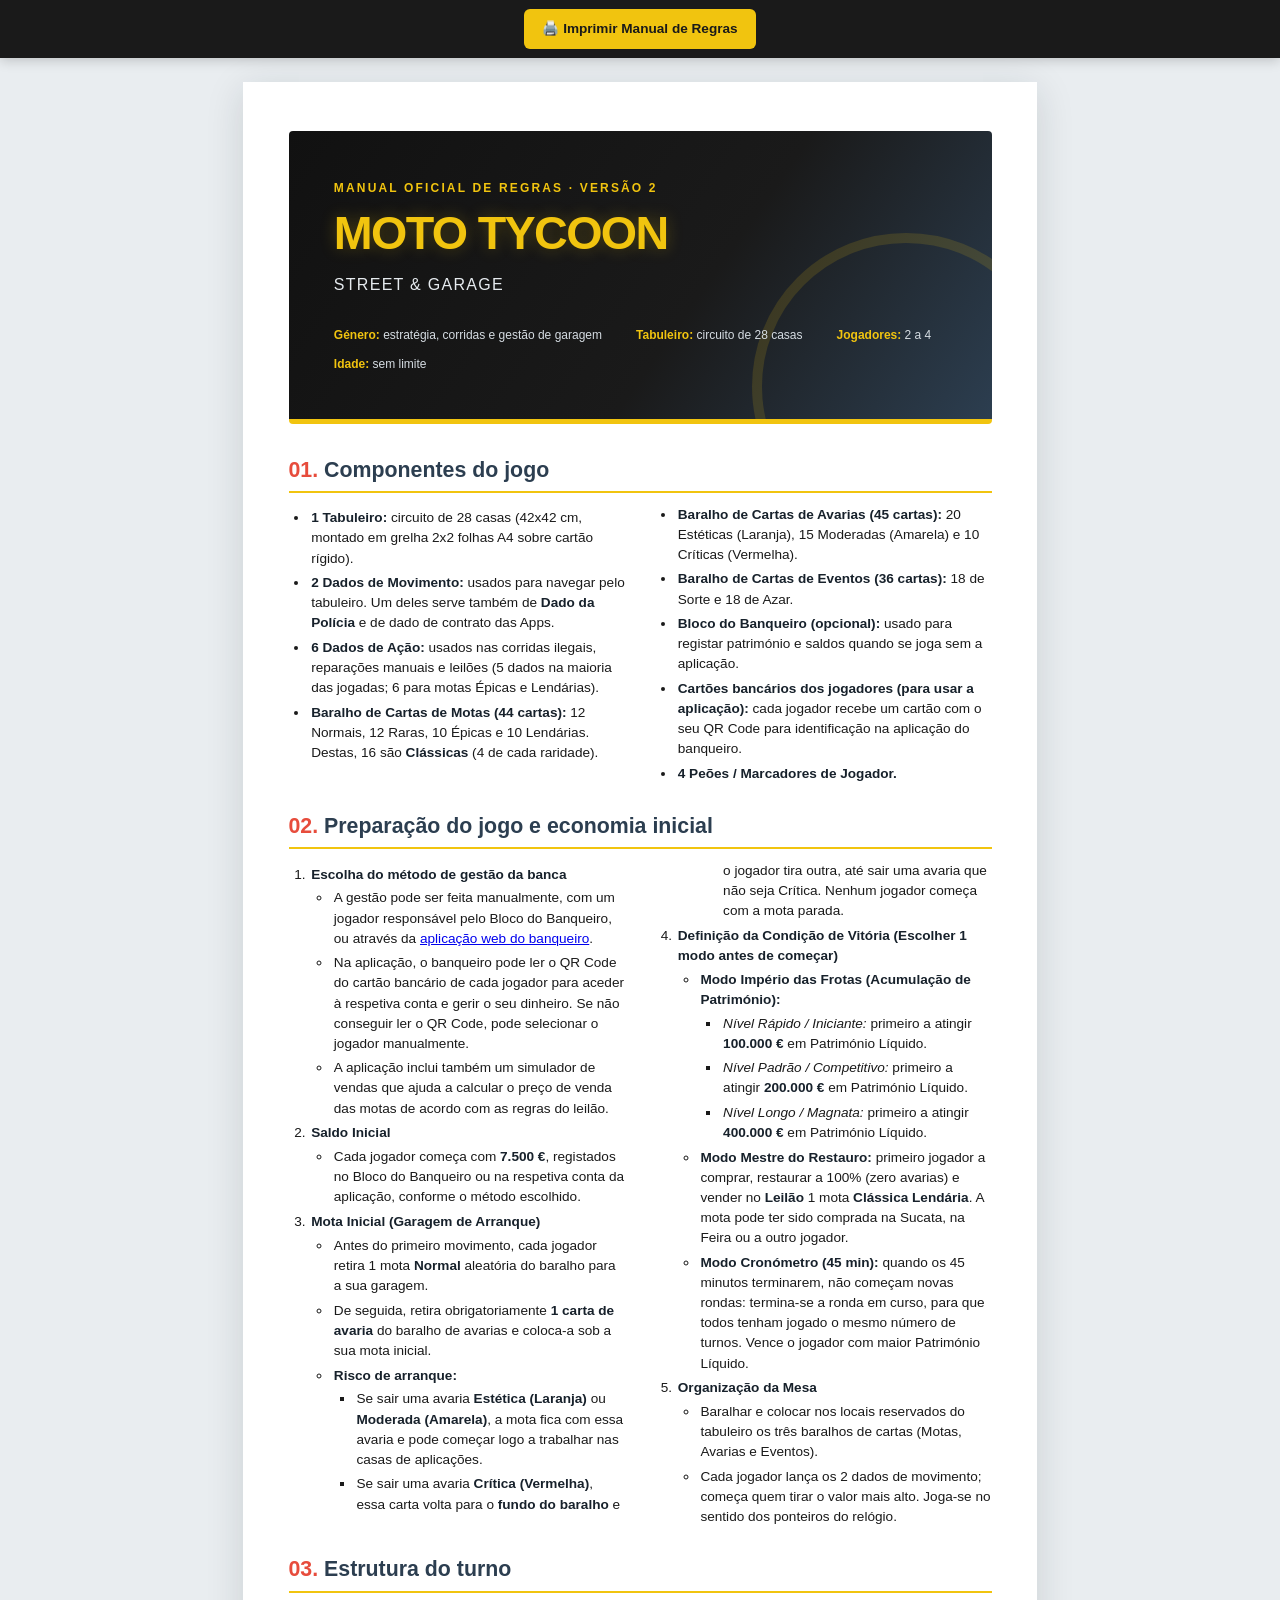
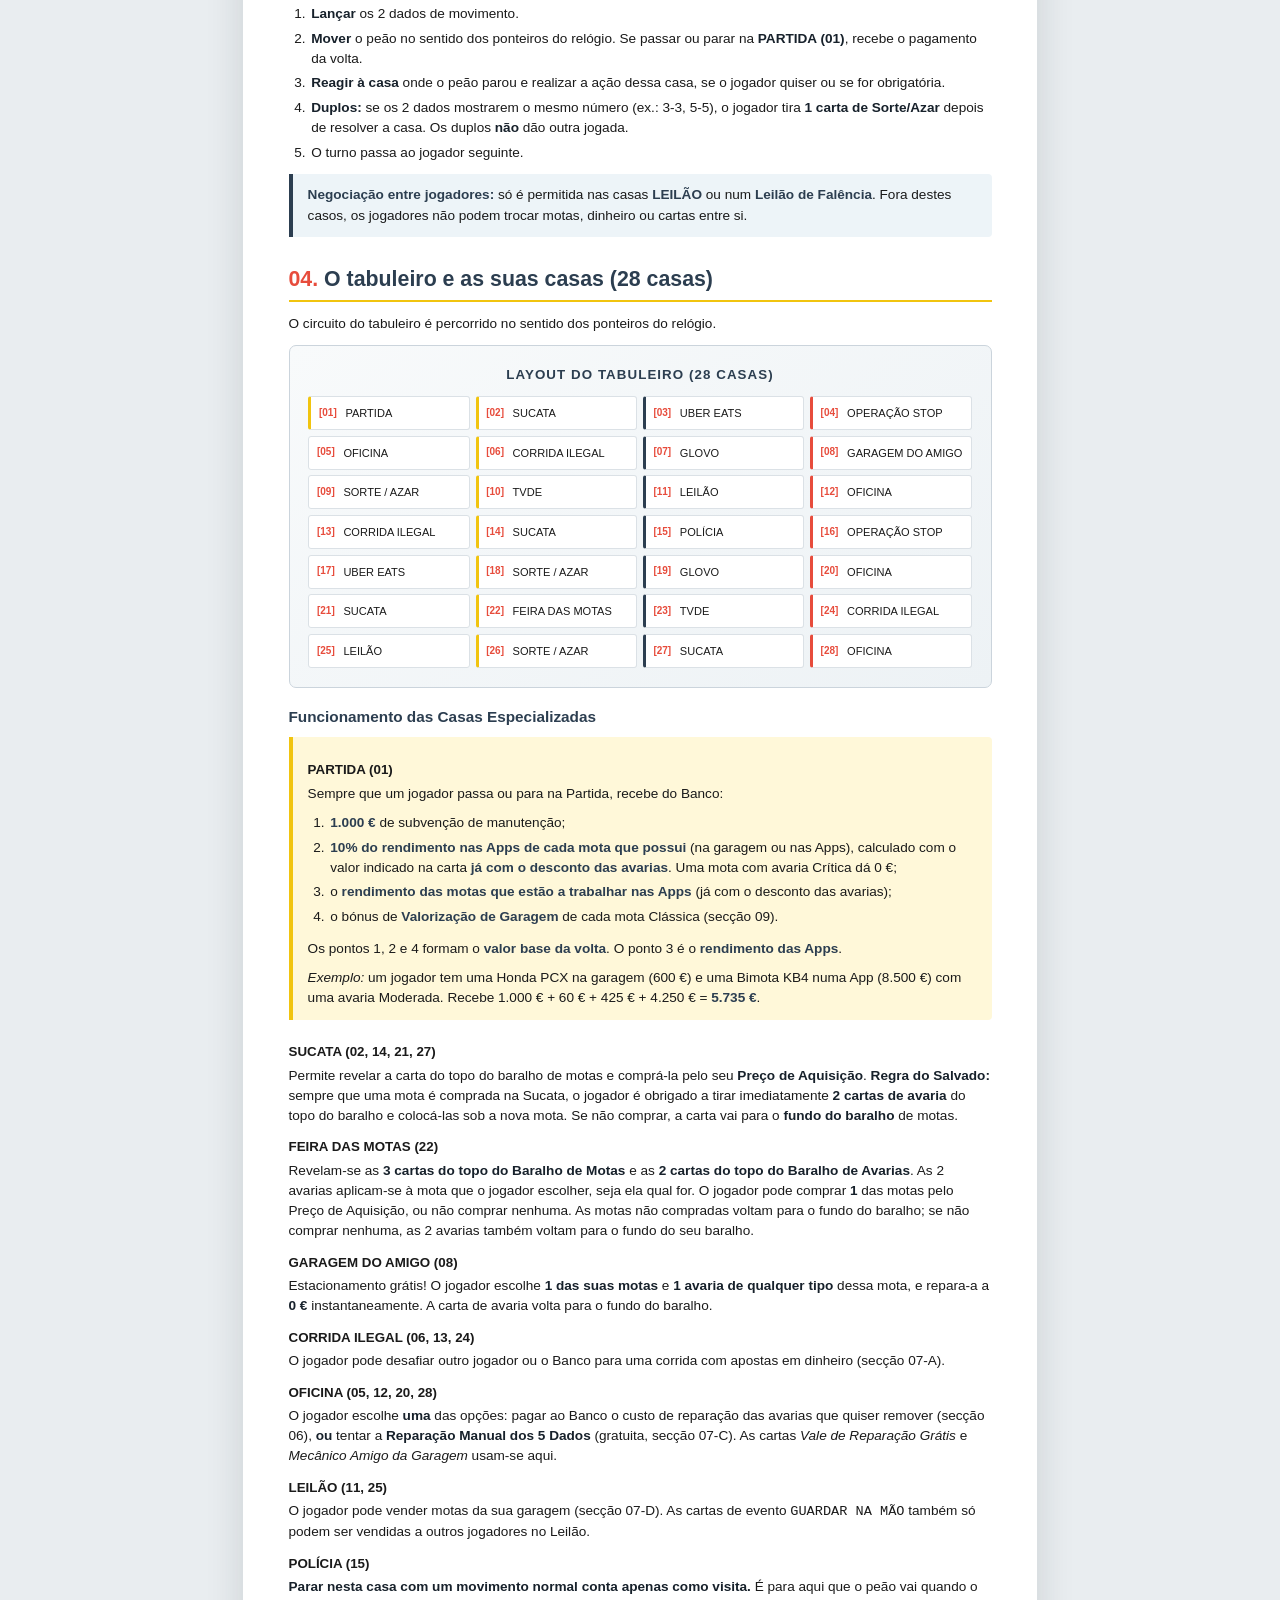
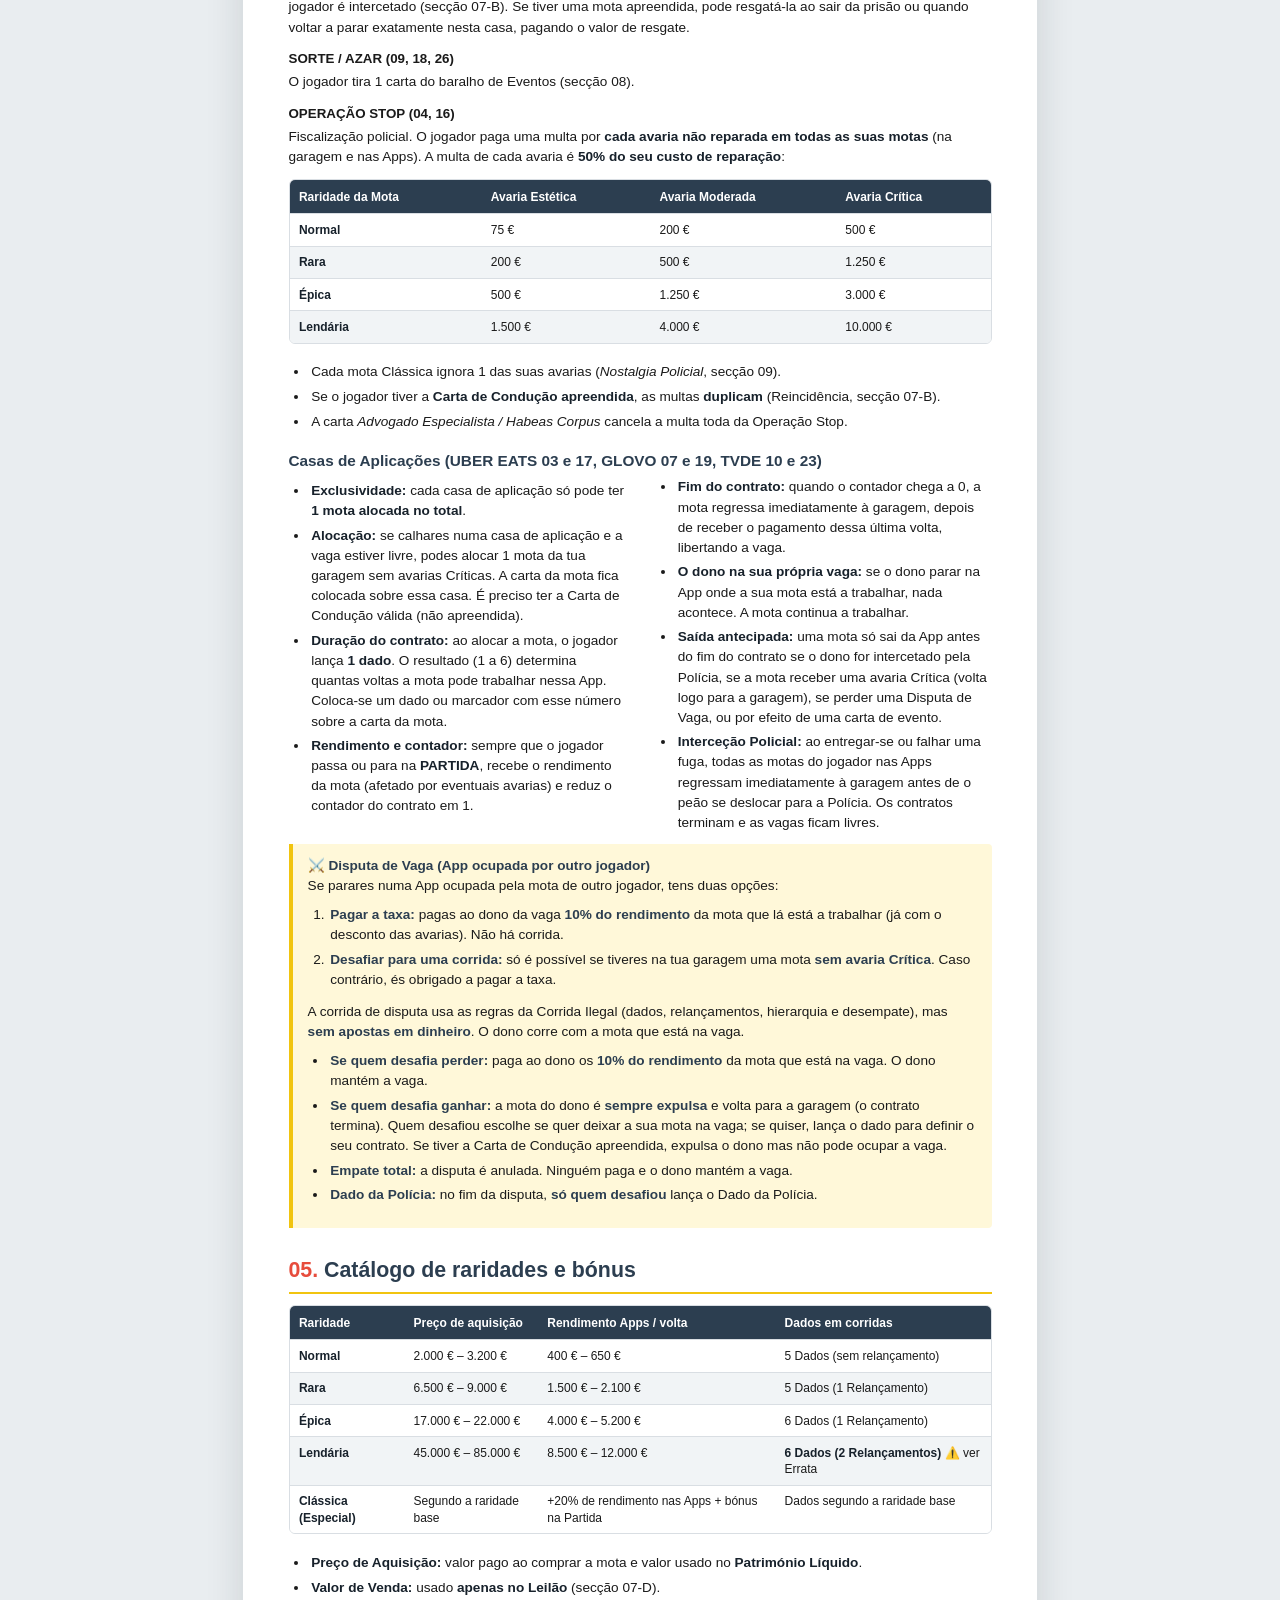
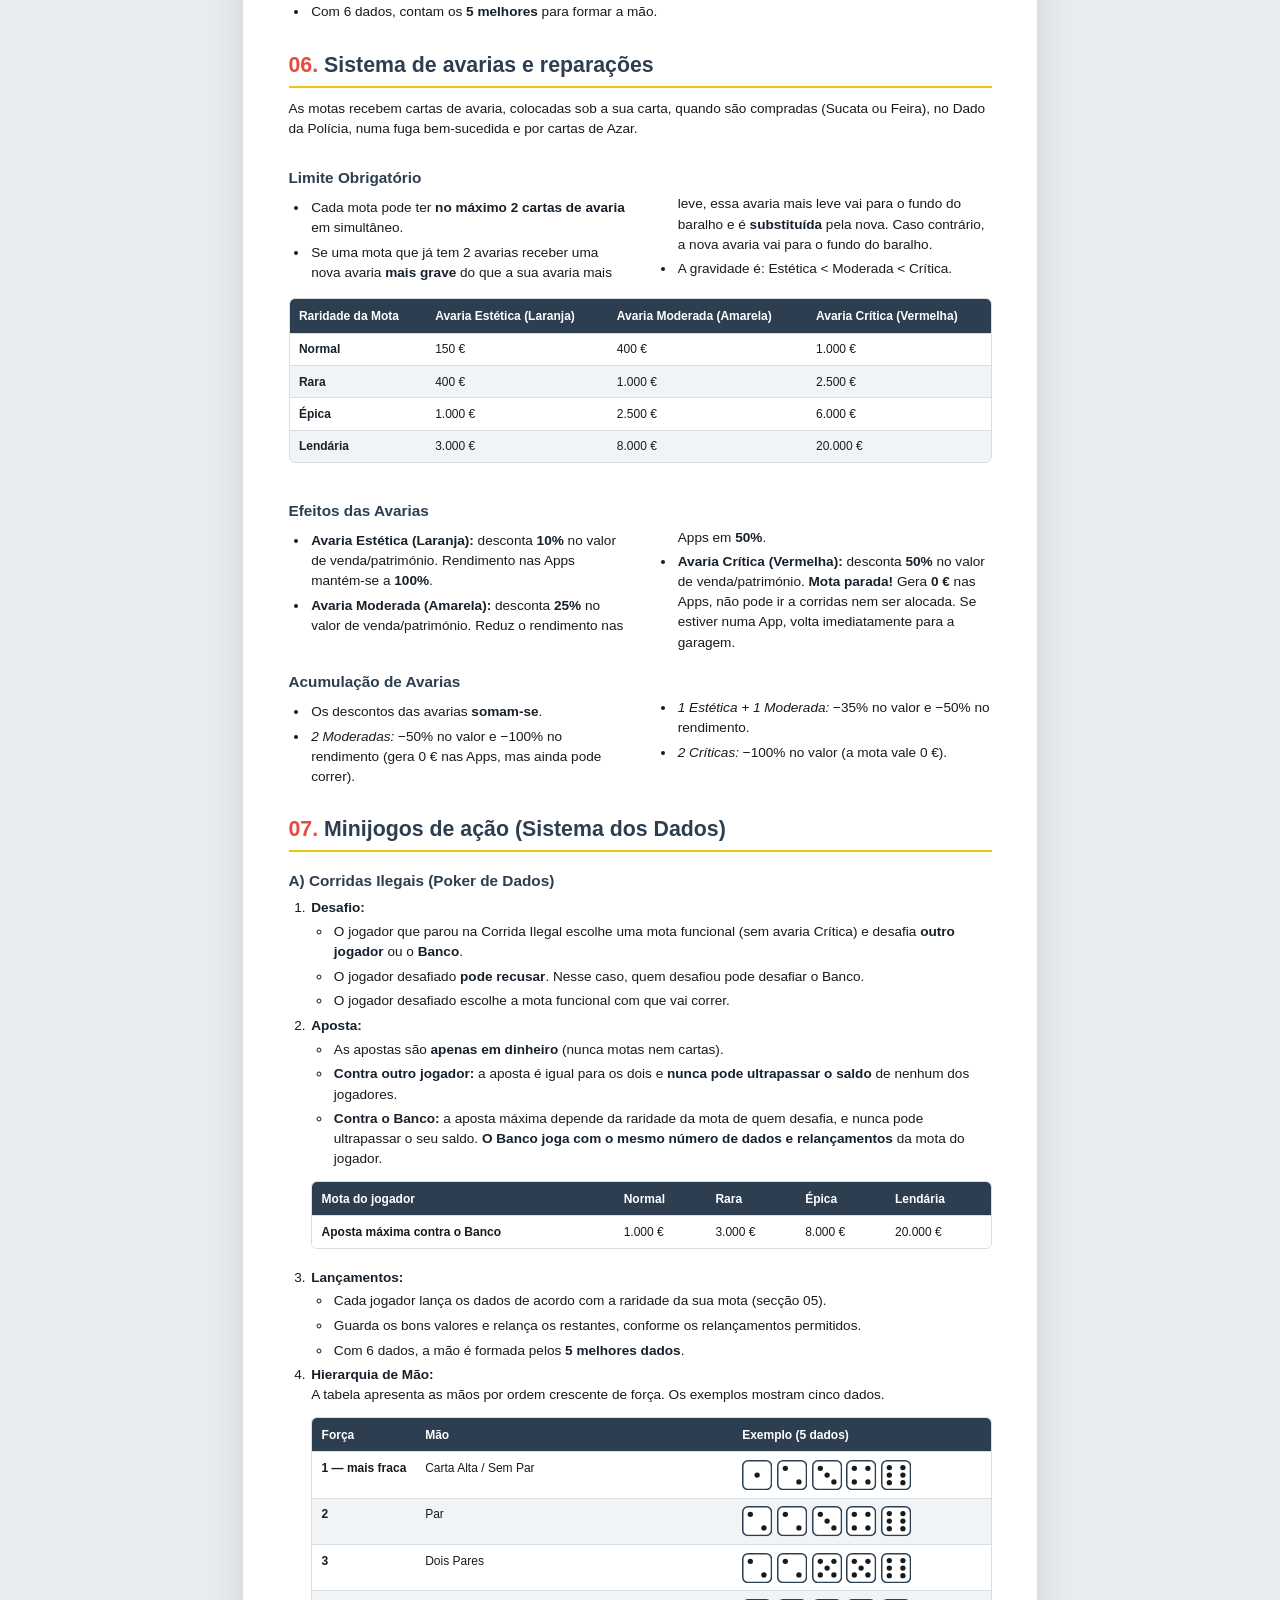
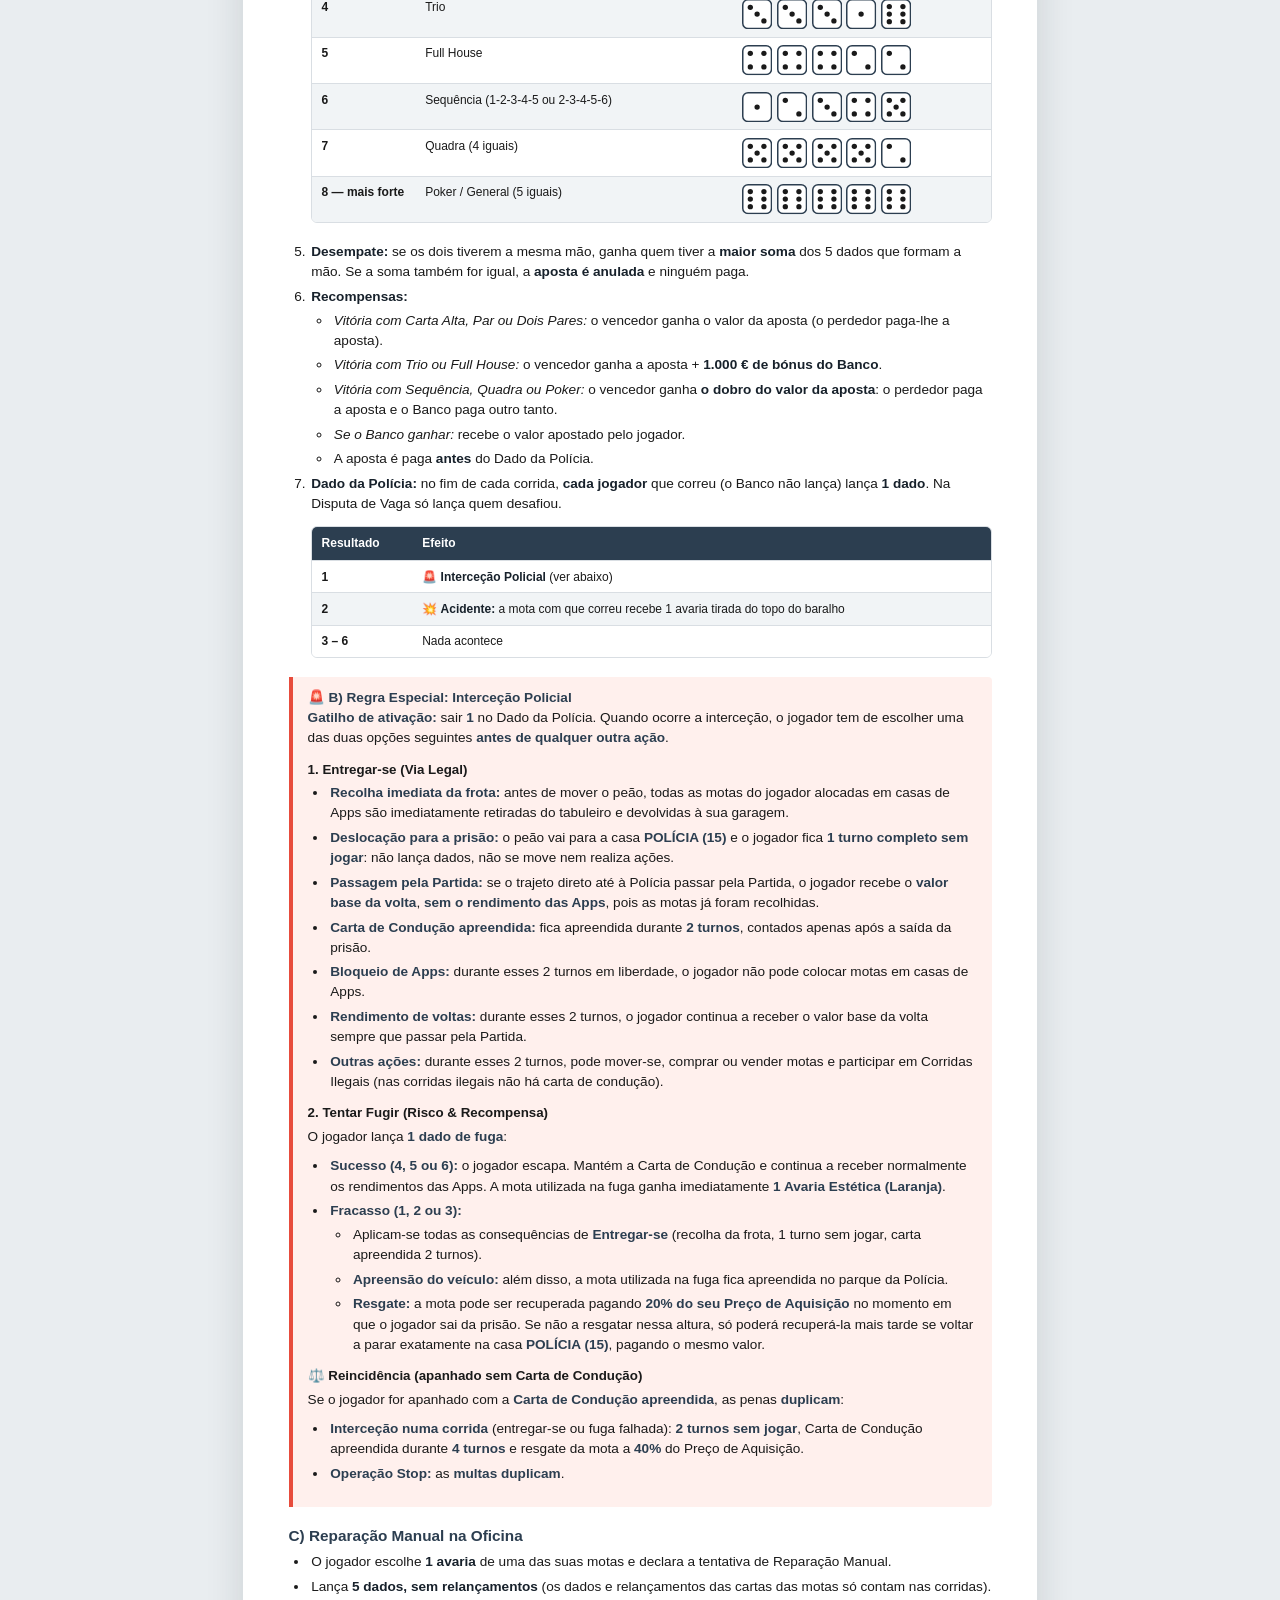
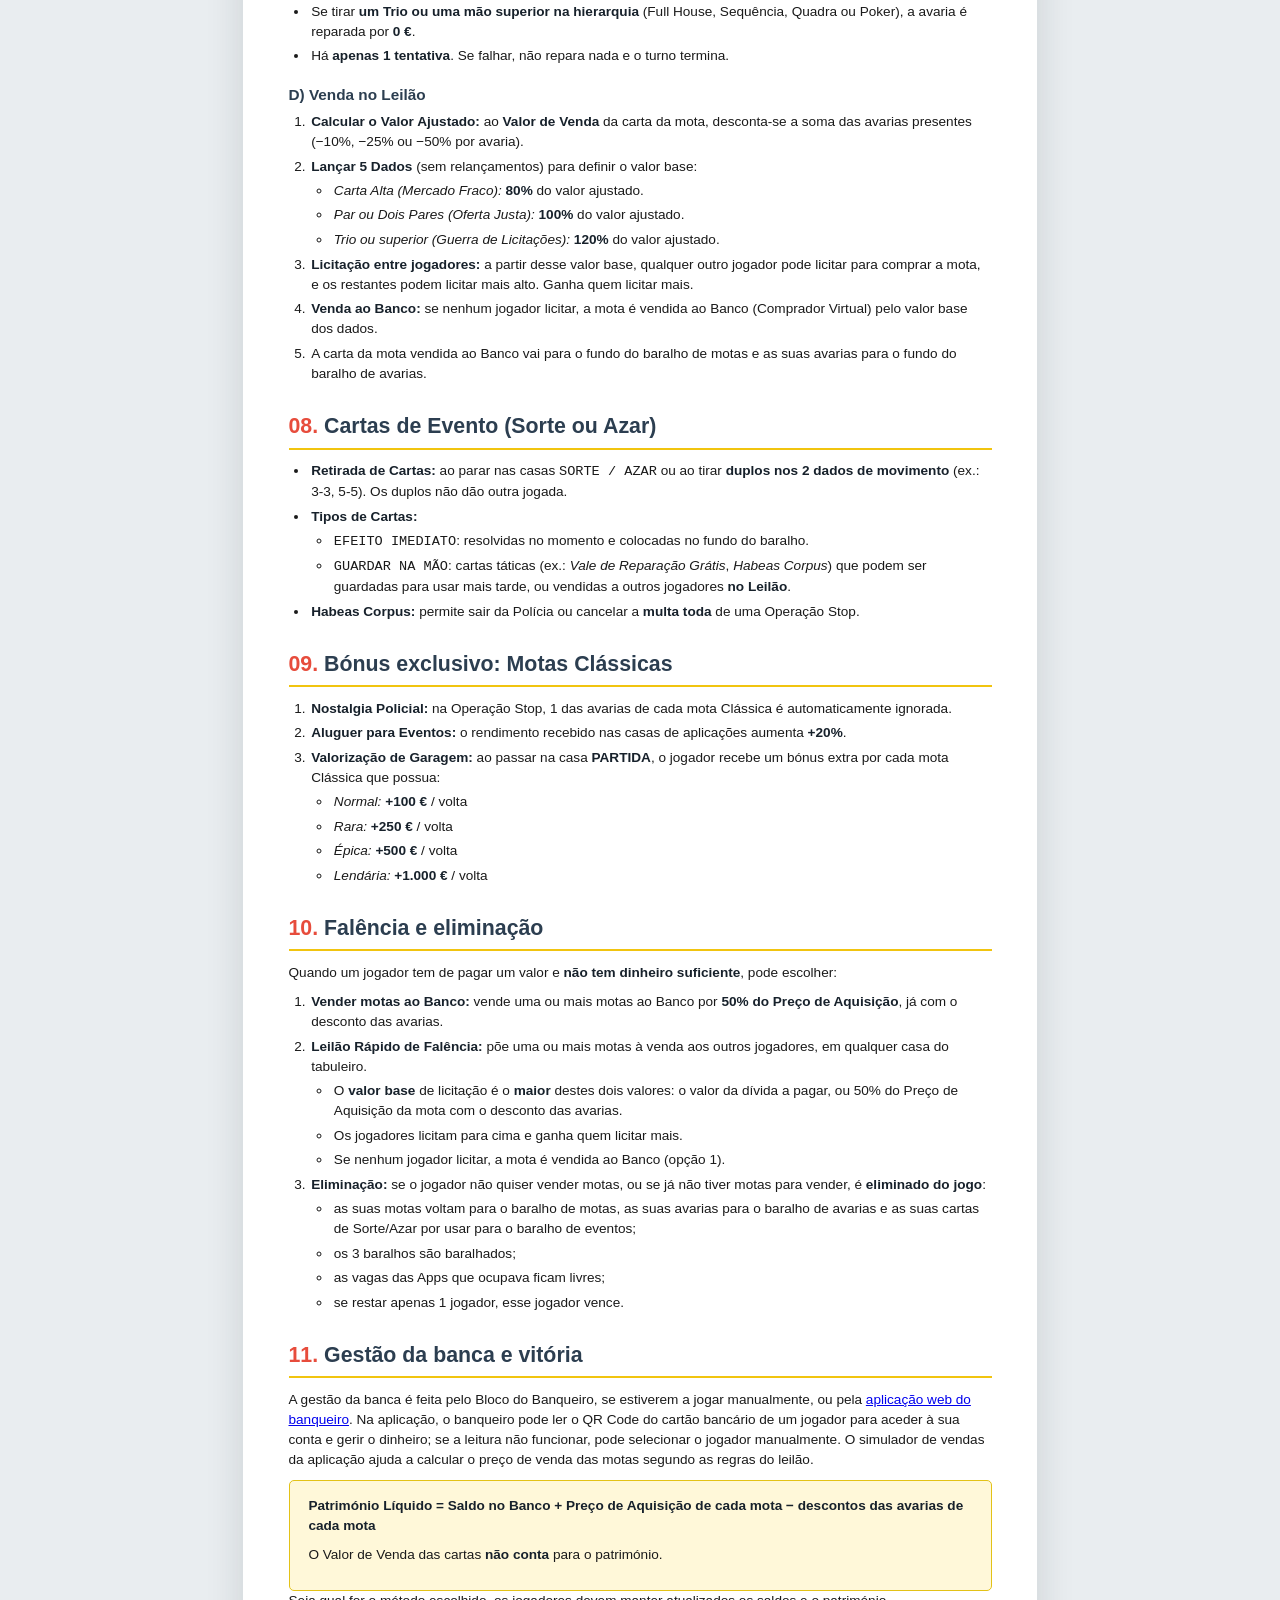
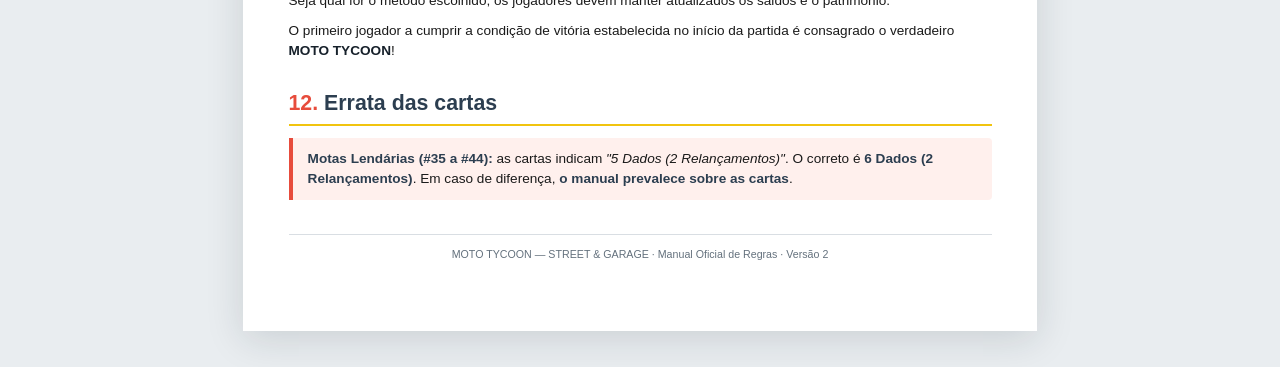
==== regras.html @ 35b3cac3 "Garagem digital, ordem de jogo e regras v2 na app do Banqueiro - Catálogo das 44 motas (data/motas.j" ====
<!doctype html>
<html lang="pt-PT">
<head>
  <meta charset="utf-8">
  <meta name="viewport" content="width=device-width, initial-scale=1">
  <meta name="color-scheme" content="light">
  <meta name="description" content="Manual oficial de regras do jogo de tabuleiro MOTO TYCOON — STREET & GARAGE.">
  <title>Manual Oficial de Regras — MOTO TYCOON (v2)</title>
  <style>
    :root {
      --gold: #f1c40f;
      --red: #e74c3c;
      --graphite: #2c3e50;
      --ink: #1a1a1a;
      --paper: #fff;
      --muted: #64717d;
      --line: #d9dee3;
      --soft-gold: #fff8d9;
      --soft-red: #fff0ed;
      --soft-blue: #edf4f8;
    }

    * { box-sizing: border-box; }

    html { background: #e9edf0; }

    body {
      max-width: 210mm;
      margin: 82px auto 36px;
      padding: 15mm 12mm 18mm;
      color: var(--ink);
      background: var(--paper);
      box-shadow: 0 8px 36px #17212b24;
      font: 10.2pt/1.48 Inter, "Segoe UI", Arial, sans-serif;
      -webkit-print-color-adjust: exact;
      print-color-adjust: exact;
    }

    .screen-toolbar {
      position: fixed;
      z-index: 10;
      inset: 0 0 auto;
      display: flex;
      align-items: center;
      justify-content: center;
      min-height: 58px;
      padding: 9px 16px;
      color: #fff;
      background: var(--ink);
      box-shadow: 0 2px 12px #0003;
    }

    .print-button {
      padding: 10px 18px;
      border: 0;
      border-radius: 6px;
      color: var(--ink);
      background: var(--gold);
      font: inherit;
      font-weight: 800;
      cursor: pointer;
    }

    .print-button:hover, .print-button:focus-visible { background: #ffda32; }
    .print-button:focus-visible { outline: 3px solid #fff; outline-offset: 3px; }

    .cover {
      position: relative;
      overflow: hidden;
      margin: -2mm 0 9mm;
      padding: 13mm 12mm 12mm;
      border-bottom: 5px solid var(--gold);
      border-radius: 4px;
      color: #fff;
      background: linear-gradient(125deg, #111 0%, #1a1a1a 58%, #2c3e50 100%);
    }

    .cover::after {
      position: absolute;
      right: -18mm;
      bottom: -32mm;
      width: 76mm;
      height: 76mm;
      border: 10px solid #f1c40f24;
      border-radius: 50%;
      content: "";
    }

    .eyebrow {
      margin: 0 0 3mm;
      color: var(--gold);
      font-size: 9pt;
      font-weight: 800;
      letter-spacing: .18em;
      text-transform: uppercase;
    }

    h1 {
      position: relative;
      z-index: 1;
      margin: 0;
      color: var(--gold);
      font-size: clamp(24pt, 5vw, 35pt);
      line-height: 1.04;
      letter-spacing: -.035em;
      text-shadow: 0 0 16px #f1c40f45;
    }

    .cover-subtitle {
      position: relative;
      z-index: 1;
      margin: 4mm 0 0;
      color: #e6ebef;
      font-size: 12pt;
      letter-spacing: .08em;
      text-transform: uppercase;
    }

    .cover-meta {
      position: relative;
      z-index: 1;
      display: flex;
      flex-wrap: wrap;
      gap: 3mm 9mm;
      margin: 8mm 0 0;
      color: #d5dce2;
      font-size: 9pt;
    }

    .cover-meta strong { color: var(--gold); }

    h2 {
      margin: 8mm 0 3mm;
      padding: 0 0 2mm;
      border-bottom: 2px solid var(--gold);
      color: var(--graphite);
      font-size: 16pt;
      line-height: 1.2;
      break-after: avoid;
      page-break-after: avoid;
    }

    h2 .section-number { color: var(--red); }

    h3 {
      margin: 5mm 0 2mm;
      color: var(--graphite);
      font-size: 11.5pt;
      line-height: 1.25;
      break-after: avoid;
      page-break-after: avoid;
    }

    h4 {
      margin: 3mm 0 1mm;
      color: var(--ink);
      font-size: 10pt;
      break-after: avoid;
      page-break-after: avoid;
    }

    p { margin: 0 0 2.5mm; }
    ul, ol { margin: 1mm 0 3mm; padding-left: 5.5mm; }
    li { margin: 0 0 1.2mm; padding-left: .5mm; }
    li > ul, li > ol { margin-bottom: 1mm; }
    strong { color: #17212b; }

    .dense {
      column-count: 2;
      column-gap: 8mm;
      column-fill: balance;
    }

    .dense > h3, .dense > h4,
    .dense > .callout, .dense > .rule-block, .dense > .table-wrap {
      column-span: all;
    }

    .rule-block, .callout, .table-wrap, .board, .summary-box {
      break-inside: avoid;
      page-break-inside: avoid;
    }

    .callout {
      margin: 3mm 0;
      padding: 3mm 4mm;
      border-left: 4px solid var(--gold);
      border-radius: 0 4px 4px 0;
      background: var(--soft-gold);
    }

    .callout.warning {
      border-left-color: var(--red);
      background: var(--soft-red);
    }

    .callout.info {
      border-left-color: var(--graphite);
      background: var(--soft-blue);
    }

    .callout p:last-child, .rule-block > :last-child { margin-bottom: 0; }
    .callout strong { color: var(--graphite); }

    .table-wrap {
      width: 100%;
      margin: 3mm 0 5mm;
      overflow: visible;
      break-inside: avoid;
      page-break-inside: avoid;
    }

    table {
      width: 100%;
      border: 1px solid var(--line);
      border-collapse: separate;
      border-spacing: 0;
      border-radius: 6px;
      overflow: hidden;
      font-size: 9pt;
      line-height: 1.35;
    }

    thead { display: table-header-group; }
    th {
      padding: 2.3mm 2.5mm;
      color: #fff;
      background: var(--graphite);
      text-align: left;
      vertical-align: top;
    }

    td {
      padding: 2mm 2.5mm;
      border-top: 1px solid var(--line);
      vertical-align: top;
    }

    tbody tr:nth-child(even) { background: #f1f4f6; }
    tbody tr:nth-child(odd) { background: #fff; }
    td:first-child { font-weight: 700; }
    .nowrap { white-space: nowrap; }

    .hand-table th:first-child,
    .hand-table td:first-child { width: 15%; }
    .hand-table th:last-child,
    .hand-table td:last-child { width: 38%; }
    .hand-rank { white-space: nowrap; }
    .dice-example {
      display: flex;
      flex-wrap: nowrap;
      gap: 1.2mm;
      align-items: center;
      min-width: max-content;
    }
    .die {
      display: block;
      flex: 0 0 8mm;
      width: 8mm;
      height: 8mm;
    }
    .dice-definitions {
      position: absolute;
      width: 0;
      height: 0;
      overflow: hidden;
    }

    .board {
      margin: 3mm auto 5mm;
      padding: 5mm;
      border: 1px solid #cbd4dc;
      border-radius: 7px;
      background: linear-gradient(145deg, #f8fafb, #edf2f5);
    }

    .board-title {
      margin: 0 0 3mm;
      color: var(--graphite);
      font-size: 10pt;
      font-weight: 800;
      text-align: center;
      text-transform: uppercase;
      letter-spacing: .08em;
    }

    .board ol {
      display: grid;
      grid-template-columns: repeat(4, minmax(0, 1fr));
      gap: 1.5mm;
      margin: 0;
      padding: 0;
      list-style: none;
      counter-reset: board;
    }

    .board li {
      display: flex;
      align-items: center;
      min-height: 9mm;
      margin: 0;
      padding: 1.5mm 2mm;
      border: 1px solid #dbe1e6;
      border-radius: 3px;
      background: #fff;
      font-size: 8.3pt;
      break-inside: avoid;
      page-break-inside: avoid;
    }

    .board li::before {
      flex: 0 0 7mm;
      color: var(--red);
      font-size: 7.5pt;
      font-weight: 800;
      counter-increment: board;
      content: "[" counter(board, decimal-leading-zero) "]";
    }

    .board li:first-child, .board li:nth-child(4n + 2) { border-left: 3px solid var(--gold); }
    .board li:nth-child(4n + 4) { border-left: 3px solid var(--red); }
    .board li:nth-child(4n + 3) { border-left: 3px solid var(--graphite); }

    .summary-box {
      padding: 4mm 5mm;
      border: 1px solid #e3c217;
      border-radius: 5px;
      background: var(--soft-gold);
    }

    .summary-box ul { margin-bottom: 0; }

    .manual-footer {
      margin-top: 9mm;
      padding-top: 3mm;
      border-top: 1px solid var(--line);
      color: var(--muted);
      font-size: 8pt;
      text-align: center;
    }

    @page {
      size: A4 portrait;
      margin: 15mm 12mm;
      @bottom-center {
        color: #64717d;
        font: 8pt "Segoe UI", Arial, sans-serif;
        content: "MOTO TYCOON — STREET & GARAGE  •  Página " counter(page);
      }
    }

    @media print {
      html { background: #fff; }
      body {
        width: auto;
        max-width: none;
        margin: 0;
        padding: 0;
        box-shadow: none;
        font-size: 9.4pt;
        -webkit-print-color-adjust: exact;
        print-color-adjust: exact;
      }

      .screen-toolbar { display: none !important; }
      .cover { margin-top: 0; }
      .section { break-inside: auto; }
      a { color: inherit; text-decoration: none; }
      .manual-footer { display: none; }
      .table-wrap { break-inside: avoid; page-break-inside: avoid; }
      tr, .rule-block, .callout, .board, .summary-box {
        break-inside: avoid;
        page-break-inside: avoid;
      }
      h2, h3, h4 { break-after: avoid; page-break-after: avoid; }
    }

    @media screen and (max-width: 700px) {
      body { margin: 72px 12px 20px; padding: 22px 18px 30px; }
      .cover { margin: 0 0 28px; padding: 30px 22px 24px; }
      h1 { font-size: 27pt; }
      .dense { column-count: 1; }
      .board ol { grid-template-columns: repeat(2, minmax(0, 1fr)); }
      .table-wrap { overflow-x: auto; }
      table { min-width: 580px; }
    }
  </style>
</head>
<body>
  <nav class="screen-toolbar" aria-label="Ferramentas do manual">
    <button class="print-button" type="button" onclick="window.print()">🖨️ Imprimir Manual de Regras</button>
  </nav>

  <header class="cover">
    <p class="eyebrow">Manual oficial de regras · Versão 2</p>
    <h1>MOTO TYCOON</h1>
    <p class="cover-subtitle">Street &amp; Garage</p>
    <div class="cover-meta">
      <span><strong>Género:</strong> estratégia, corridas e gestão de garagem</span>
      <span><strong>Tabuleiro:</strong> circuito de 28 casas</span>
      <span><strong>Jogadores:</strong> 2 a 4</span>
      <span><strong>Idade:</strong> sem limite</span>
    </div>
  </header>

  <main>
    <section class="section" aria-labelledby="componentes">
      <h2 id="componentes"><span class="section-number">01.</span> Componentes do jogo</h2>
      <div class="dense">
        <ul>
          <li><strong>1 Tabuleiro:</strong> circuito de 28 casas (42x42 cm, montado em grelha 2x2 folhas A4 sobre cartão rígido).</li>
          <li><strong>2 Dados de Movimento:</strong> usados para navegar pelo tabuleiro. Um deles serve também de <strong>Dado da Polícia</strong> e de dado de contrato das Apps.</li>
          <li><strong>6 Dados de Ação:</strong> usados nas corridas ilegais, reparações manuais e leilões (5 dados na maioria das jogadas; 6 para motas Épicas e Lendárias).</li>
          <li><strong>Baralho de Cartas de Motas (44 cartas):</strong> 12 Normais, 12 Raras, 10 Épicas e 10 Lendárias. Destas, 16 são <strong>Clássicas</strong> (4 de cada raridade).</li>
          <li><strong>Baralho de Cartas de Avarias (45 cartas):</strong> 20 Estéticas (Laranja), 15 Moderadas (Amarela) e 10 Críticas (Vermelha).</li>
          <li><strong>Baralho de Cartas de Eventos (36 cartas):</strong> 18 de Sorte e 18 de Azar.</li>
          <li><strong>Bloco do Banqueiro (opcional):</strong> usado para registar património e saldos quando se joga sem a aplicação.</li>
          <li><strong>Cartões bancários dos jogadores (para usar a aplicação):</strong> cada jogador recebe um cartão com o seu QR Code para identificação na aplicação do banqueiro.</li>
          <li><strong>4 Peões / Marcadores de Jogador.</strong></li>
        </ul>
      </div>
    </section>

    <section class="section" aria-labelledby="preparacao">
      <h2 id="preparacao"><span class="section-number">02.</span> Preparação do jogo e economia inicial</h2>
      <div class="dense">
        <ol>
          <li><strong>Escolha do método de gestão da banca</strong>
            <ul>
              <li>A gestão pode ser feita manualmente, com um jogador responsável pelo Bloco do Banqueiro, ou através da <a href="https://codehack2000.github.io/moto-tycoon-app/">aplicação web do banqueiro</a>.</li>
              <li>Na aplicação, o banqueiro pode ler o QR Code do cartão bancário de cada jogador para aceder à respetiva conta e gerir o seu dinheiro. Se não conseguir ler o QR Code, pode selecionar o jogador manualmente.</li>
              <li>A aplicação inclui também um simulador de vendas que ajuda a calcular o preço de venda das motas de acordo com as regras do leilão.</li>
            </ul>
          </li>
          <li><strong>Saldo Inicial</strong>
            <ul>
              <li>Cada jogador começa com <strong>7.500 €</strong>, registados no Bloco do Banqueiro ou na respetiva conta da aplicação, conforme o método escolhido.</li>
            </ul>
          </li>
          <li><strong>Mota Inicial (Garagem de Arranque)</strong>
            <ul>
              <li>Antes do primeiro movimento, cada jogador retira 1 mota <strong>Normal</strong> aleatória do baralho para a sua garagem.</li>
              <li>De seguida, retira obrigatoriamente <strong>1 carta de avaria</strong> do baralho de avarias e coloca-a sob a sua mota inicial.</li>
              <li><strong>Risco de arranque:</strong>
                <ul>
                  <li>Se sair uma avaria <strong>Estética (Laranja)</strong> ou <strong>Moderada (Amarela)</strong>, a mota fica com essa avaria e pode começar logo a trabalhar nas casas de aplicações.</li>
                  <li>Se sair uma avaria <strong>Crítica (Vermelha)</strong>, essa carta volta para o <strong>fundo do baralho</strong> e o jogador tira outra, até sair uma avaria que não seja Crítica. Nenhum jogador começa com a mota parada.</li>
                </ul>
              </li>
            </ul>
          </li>
          <li><strong>Definição da Condição de Vitória (Escolher 1 modo antes de começar)</strong>
            <ul>
              <li><strong>Modo Império das Frotas (Acumulação de Património):</strong>
                <ul>
                  <li><em>Nível Rápido / Iniciante:</em> primeiro a atingir <strong>100.000 €</strong> em Património Líquido.</li>
                  <li><em>Nível Padrão / Competitivo:</em> primeiro a atingir <strong>200.000 €</strong> em Património Líquido.</li>
                  <li><em>Nível Longo / Magnata:</em> primeiro a atingir <strong>400.000 €</strong> em Património Líquido.</li>
                </ul>
              </li>
              <li><strong>Modo Mestre do Restauro:</strong> primeiro jogador a comprar, restaurar a 100% (zero avarias) e vender no <strong>Leilão</strong> 1 mota <strong>Clássica Lendária</strong>. A mota pode ter sido comprada na Sucata, na Feira ou a outro jogador.</li>
              <li><strong>Modo Cronómetro (45 min):</strong> quando os 45 minutos terminarem, não começam novas rondas: termina-se a ronda em curso, para que todos tenham jogado o mesmo número de turnos. Vence o jogador com maior Património Líquido.</li>
            </ul>
          </li>
          <li><strong>Organização da Mesa</strong>
            <ul>
              <li>Baralhar e colocar nos locais reservados do tabuleiro os três baralhos de cartas (Motas, Avarias e Eventos).</li>
              <li>Cada jogador lança os 2 dados de movimento; começa quem tirar o valor mais alto. Joga-se no sentido dos ponteiros do relógio.</li>
            </ul>
          </li>
        </ol>
      </div>
    </section>

    <section class="section" aria-labelledby="turno">
      <h2 id="turno"><span class="section-number">03.</span> Estrutura do turno</h2>
      <ol>
        <li><strong>Lançar</strong> os 2 dados de movimento.</li>
        <li><strong>Mover</strong> o peão no sentido dos ponteiros do relógio. Se passar ou parar na <strong>PARTIDA (01)</strong>, recebe o pagamento da volta.</li>
        <li><strong>Reagir à casa</strong> onde o peão parou e realizar a ação dessa casa, se o jogador quiser ou se for obrigatória.</li>
        <li><strong>Duplos:</strong> se os 2 dados mostrarem o mesmo número (ex.: 3-3, 5-5), o jogador tira <strong>1 carta de Sorte/Azar</strong> depois de resolver a casa. Os duplos <strong>não</strong> dão outra jogada.</li>
        <li>O turno passa ao jogador seguinte.</li>
      </ol>
      <aside class="callout info">
        <p><strong>Negociação entre jogadores:</strong> só é permitida nas casas <strong>LEILÃO</strong> ou num <strong>Leilão de Falência</strong>. Fora destes casos, os jogadores não podem trocar motas, dinheiro ou cartas entre si.</p>
      </aside>
    </section>

    <section class="section" aria-labelledby="tabuleiro">
      <h2 id="tabuleiro"><span class="section-number">04.</span> O tabuleiro e as suas casas (28 casas)</h2>
      <p>O circuito do tabuleiro é percorrido no sentido dos ponteiros do relógio.</p>
      <div class="board" role="group" aria-label="Layout do tabuleiro com 28 casas">
        <p class="board-title">Layout do Tabuleiro (28 Casas)</p>
        <ol>
          <li>PARTIDA</li><li>SUCATA</li><li>UBER EATS</li><li>OPERAÇÃO STOP</li>
          <li>OFICINA</li><li>CORRIDA ILEGAL</li><li>GLOVO</li><li>GARAGEM DO AMIGO</li>
          <li>SORTE / AZAR</li><li>TVDE</li><li>LEILÃO</li><li>OFICINA</li>
          <li>CORRIDA ILEGAL</li><li>SUCATA</li><li>POLÍCIA</li><li>OPERAÇÃO STOP</li>
          <li>UBER EATS</li><li>SORTE / AZAR</li><li>GLOVO</li><li>OFICINA</li>
          <li>SUCATA</li><li>FEIRA DAS MOTAS</li><li>TVDE</li><li>CORRIDA ILEGAL</li>
          <li>LEILÃO</li><li>SORTE / AZAR</li><li>SUCATA</li><li>OFICINA</li>
        </ol>
      </div>

      <h3>Funcionamento das Casas Especializadas</h3>

      <div class="rule-block callout">
        <h4>PARTIDA (01)</h4>
        <p>Sempre que um jogador passa ou para na Partida, recebe do Banco:</p>
        <ol>
          <li><strong>1.000 €</strong> de subvenção de manutenção;</li>
          <li><strong>10% do rendimento nas Apps de cada mota que possui</strong> (na garagem ou nas Apps), calculado com o valor indicado na carta <strong>já com o desconto das avarias</strong>. Uma mota com avaria Crítica dá 0 €;</li>
          <li>o <strong>rendimento das motas que estão a trabalhar nas Apps</strong> (já com o desconto das avarias);</li>
          <li>o bónus de <strong>Valorização de Garagem</strong> de cada mota Clássica (secção 09).</li>
        </ol>
        <p>Os pontos 1, 2 e 4 formam o <strong>valor base da volta</strong>. O ponto 3 é o <strong>rendimento das Apps</strong>.</p>
        <p><em>Exemplo:</em> um jogador tem uma Honda PCX na garagem (600 €) e uma Bimota KB4 numa App (8.500 €) com uma avaria Moderada. Recebe 1.000 € + 60 € + 425 € + 4.250 € = <strong>5.735 €</strong>.</p>
      </div>

      <div class="dense">
        <div class="rule-block">
          <h4>SUCATA (02, 14, 21, 27)</h4>
          <p>Permite revelar a carta do topo do baralho de motas e comprá-la pelo seu <strong>Preço de Aquisição</strong>. <strong>Regra do Salvado:</strong> sempre que uma mota é comprada na Sucata, o jogador é obrigado a tirar imediatamente <strong>2 cartas de avaria</strong> do topo do baralho e colocá-las sob a nova mota. Se não comprar, a carta vai para o <strong>fundo do baralho</strong> de motas.</p>
        </div>
        <div class="rule-block">
          <h4>FEIRA DAS MOTAS (22)</h4>
          <p>Revelam-se as <strong>3 cartas do topo do Baralho de Motas</strong> e as <strong>2 cartas do topo do Baralho de Avarias</strong>. As 2 avarias aplicam-se à mota que o jogador escolher, seja ela qual for. O jogador pode comprar <strong>1</strong> das motas pelo Preço de Aquisição, ou não comprar nenhuma. As motas não compradas voltam para o fundo do baralho; se não comprar nenhuma, as 2 avarias também voltam para o fundo do seu baralho.</p>
        </div>
        <div class="rule-block">
          <h4>GARAGEM DO AMIGO (08)</h4>
          <p>Estacionamento grátis! O jogador escolhe <strong>1 das suas motas</strong> e <strong>1 avaria de qualquer tipo</strong> dessa mota, e repara-a a <strong>0 €</strong> instantaneamente. A carta de avaria volta para o fundo do baralho.</p>
        </div>
        <div class="rule-block">
          <h4>CORRIDA ILEGAL (06, 13, 24)</h4>
          <p>O jogador pode desafiar outro jogador ou o Banco para uma corrida com apostas em dinheiro (secção 07-A).</p>
        </div>
        <div class="rule-block">
          <h4>OFICINA (05, 12, 20, 28)</h4>
          <p>O jogador escolhe <strong>uma</strong> das opções: pagar ao Banco o custo de reparação das avarias que quiser remover (secção 06), <strong>ou</strong> tentar a <strong>Reparação Manual dos 5 Dados</strong> (gratuita, secção 07-C). As cartas <em>Vale de Reparação Grátis</em> e <em>Mecânico Amigo da Garagem</em> usam-se aqui.</p>
        </div>
        <div class="rule-block">
          <h4>LEILÃO (11, 25)</h4>
          <p>O jogador pode vender motas da sua garagem (secção 07-D). As cartas de evento <code>GUARDAR NA MÃO</code> também só podem ser vendidas a outros jogadores no Leilão.</p>
        </div>
        <div class="rule-block">
          <h4>POLÍCIA (15)</h4>
          <p><strong>Parar nesta casa com um movimento normal conta apenas como visita.</strong> É para aqui que o peão vai quando o jogador é intercetado (secção 07-B). Se tiver uma mota apreendida, pode resgatá-la ao sair da prisão ou quando voltar a parar exatamente nesta casa, pagando o valor de resgate.</p>
        </div>
        <div class="rule-block">
          <h4>SORTE / AZAR (09, 18, 26)</h4>
          <p>O jogador tira 1 carta do baralho de Eventos (secção 08).</p>
        </div>
      </div>

      <div class="rule-block">
        <h4>OPERAÇÃO STOP (04, 16)</h4>
        <p>Fiscalização policial. O jogador paga uma multa por <strong>cada avaria não reparada em todas as suas motas</strong> (na garagem e nas Apps). A multa de cada avaria é <strong>50% do seu custo de reparação</strong>:</p>
        <div class="table-wrap">
          <table>
            <thead>
              <tr><th>Raridade da Mota</th><th>Avaria Estética</th><th>Avaria Moderada</th><th>Avaria Crítica</th></tr>
            </thead>
            <tbody>
              <tr><td><strong>Normal</strong></td><td>75 €</td><td>200 €</td><td>500 €</td></tr>
              <tr><td><strong>Rara</strong></td><td>200 €</td><td>500 €</td><td>1.250 €</td></tr>
              <tr><td><strong>Épica</strong></td><td>500 €</td><td>1.250 €</td><td>3.000 €</td></tr>
              <tr><td><strong>Lendária</strong></td><td>1.500 €</td><td>4.000 €</td><td>10.000 €</td></tr>
            </tbody>
          </table>
        </div>
        <ul>
          <li>Cada mota Clássica ignora 1 das suas avarias (<em>Nostalgia Policial</em>, secção 09).</li>
          <li>Se o jogador tiver a <strong>Carta de Condução apreendida</strong>, as multas <strong>duplicam</strong> (Reincidência, secção 07-B).</li>
          <li>A carta <em>Advogado Especialista / Habeas Corpus</em> cancela a multa toda da Operação Stop.</li>
        </ul>
      </div>

      <h3>Casas de Aplicações (UBER EATS 03 e 17, GLOVO 07 e 19, TVDE 10 e 23)</h3>
      <div class="dense">
        <ul>
          <li><strong>Exclusividade:</strong> cada casa de aplicação só pode ter <strong>1 mota alocada no total</strong>.</li>
          <li><strong>Alocação:</strong> se calhares numa casa de aplicação e a vaga estiver livre, podes alocar 1 mota da tua garagem sem avarias Críticas. A carta da mota fica colocada sobre essa casa. É preciso ter a Carta de Condução válida (não apreendida).</li>
          <li><strong>Duração do contrato:</strong> ao alocar a mota, o jogador lança <strong>1 dado</strong>. O resultado (1 a 6) determina quantas voltas a mota pode trabalhar nessa App. Coloca-se um dado ou marcador com esse número sobre a carta da mota.</li>
          <li><strong>Rendimento e contador:</strong> sempre que o jogador passa ou para na <strong>PARTIDA</strong>, recebe o rendimento da mota (afetado por eventuais avarias) e reduz o contador do contrato em 1.</li>
          <li><strong>Fim do contrato:</strong> quando o contador chega a 0, a mota regressa imediatamente à garagem, depois de receber o pagamento dessa última volta, libertando a vaga.</li>
          <li><strong>O dono na sua própria vaga:</strong> se o dono parar na App onde a sua mota está a trabalhar, nada acontece. A mota continua a trabalhar.</li>
          <li><strong>Saída antecipada:</strong> uma mota só sai da App antes do fim do contrato se o dono for intercetado pela Polícia, se a mota receber uma avaria Crítica (volta logo para a garagem), se perder uma Disputa de Vaga, ou por efeito de uma carta de evento.</li>
          <li><strong>Interceção Policial:</strong> ao entregar-se ou falhar uma fuga, todas as motas do jogador nas Apps regressam imediatamente à garagem antes de o peão se deslocar para a Polícia. Os contratos terminam e as vagas ficam livres.</li>
        </ul>
      </div>

      <aside class="callout">
        <strong>⚔️ Disputa de Vaga (App ocupada por outro jogador)</strong>
        <p>Se parares numa App ocupada pela mota de outro jogador, tens duas opções:</p>
        <ol>
          <li><strong>Pagar a taxa:</strong> pagas ao dono da vaga <strong>10% do rendimento</strong> da mota que lá está a trabalhar (já com o desconto das avarias). Não há corrida.</li>
          <li><strong>Desafiar para uma corrida:</strong> só é possível se tiveres na tua garagem uma mota <strong>sem avaria Crítica</strong>. Caso contrário, és obrigado a pagar a taxa.</li>
        </ol>
        <p>A corrida de disputa usa as regras da Corrida Ilegal (dados, relançamentos, hierarquia e desempate), mas <strong>sem apostas em dinheiro</strong>. O dono corre com a mota que está na vaga.</p>
        <ul>
          <li><strong>Se quem desafia perder:</strong> paga ao dono os <strong>10% do rendimento</strong> da mota que está na vaga. O dono mantém a vaga.</li>
          <li><strong>Se quem desafia ganhar:</strong> a mota do dono é <strong>sempre expulsa</strong> e volta para a garagem (o contrato termina). Quem desafiou escolhe se quer deixar a sua mota na vaga; se quiser, lança o dado para definir o seu contrato. Se tiver a Carta de Condução apreendida, expulsa o dono mas não pode ocupar a vaga.</li>
          <li><strong>Empate total:</strong> a disputa é anulada. Ninguém paga e o dono mantém a vaga.</li>
          <li><strong>Dado da Polícia:</strong> no fim da disputa, <strong>só quem desafiou</strong> lança o Dado da Polícia.</li>
        </ul>
      </aside>
    </section>

    <section class="section" aria-labelledby="raridades">
      <h2 id="raridades"><span class="section-number">05.</span> Catálogo de raridades e bónus</h2>
      <div class="table-wrap">
        <table>
          <thead>
            <tr><th>Raridade</th><th>Preço de aquisição</th><th>Rendimento Apps / volta</th><th>Dados em corridas</th></tr>
          </thead>
          <tbody>
            <tr><td><strong>Normal</strong></td><td>2.000 € – 3.200 €</td><td>400 € – 650 €</td><td>5 Dados (sem relançamento)</td></tr>
            <tr><td><strong>Rara</strong></td><td>6.500 € – 9.000 €</td><td>1.500 € – 2.100 €</td><td>5 Dados (1 Relançamento)</td></tr>
            <tr><td><strong>Épica</strong></td><td>17.000 € – 22.000 €</td><td>4.000 € – 5.200 €</td><td>6 Dados (1 Relançamento)</td></tr>
            <tr><td><strong>Lendária</strong></td><td>45.000 € – 85.000 €</td><td>8.500 € – 12.000 €</td><td><strong>6 Dados (2 Relançamentos)</strong> ⚠️ ver Errata</td></tr>
            <tr><td><strong>Clássica (Especial)</strong></td><td>Segundo a raridade base</td><td>+20% de rendimento nas Apps + bónus na Partida</td><td>Dados segundo a raridade base</td></tr>
          </tbody>
        </table>
      </div>
      <ul>
        <li><strong>Preço de Aquisição:</strong> valor pago ao comprar a mota e valor usado no <strong>Património Líquido</strong>.</li>
        <li><strong>Valor de Venda:</strong> usado <strong>apenas no Leilão</strong> (secção 07-D).</li>
        <li>Com 6 dados, contam os <strong>5 melhores</strong> para formar a mão.</li>
      </ul>
    </section>

    <section class="section" aria-labelledby="avarias">
      <h2 id="avarias"><span class="section-number">06.</span> Sistema de avarias e reparações</h2>
      <p>As motas recebem cartas de avaria, colocadas sob a sua carta, quando são compradas (Sucata ou Feira), no Dado da Polícia, numa fuga bem-sucedida e por cartas de Azar.</p>
      <div class="dense">
        <h3>Limite Obrigatório</h3>
        <ul>
          <li>Cada mota pode ter <strong>no máximo 2 cartas de avaria</strong> em simultâneo.</li>
          <li>Se uma mota que já tem 2 avarias receber uma nova avaria <strong>mais grave</strong> do que a sua avaria mais leve, essa avaria mais leve vai para o fundo do baralho e é <strong>substituída</strong> pela nova. Caso contrário, a nova avaria vai para o fundo do baralho.</li>
          <li>A gravidade é: Estética &lt; Moderada &lt; Crítica.</li>
        </ul>
      </div>
      <div class="table-wrap">
        <table>
          <thead>
            <tr><th>Raridade da Mota</th><th>Avaria Estética (Laranja)</th><th>Avaria Moderada (Amarela)</th><th>Avaria Crítica (Vermelha)</th></tr>
          </thead>
          <tbody>
            <tr><td><strong>Normal</strong></td><td>150 €</td><td>400 €</td><td>1.000 €</td></tr>
            <tr><td><strong>Rara</strong></td><td>400 €</td><td>1.000 €</td><td>2.500 €</td></tr>
            <tr><td><strong>Épica</strong></td><td>1.000 €</td><td>2.500 €</td><td>6.000 €</td></tr>
            <tr><td><strong>Lendária</strong></td><td>3.000 €</td><td>8.000 €</td><td>20.000 €</td></tr>
          </tbody>
        </table>
      </div>
      <div class="dense">
        <h3>Efeitos das Avarias</h3>
        <ul>
          <li><strong>Avaria Estética (Laranja):</strong> desconta <strong>10%</strong> no valor de venda/património. Rendimento nas Apps mantém-se a <strong>100%</strong>.</li>
          <li><strong>Avaria Moderada (Amarela):</strong> desconta <strong>25%</strong> no valor de venda/património. Reduz o rendimento nas Apps em <strong>50%</strong>.</li>
          <li><strong>Avaria Crítica (Vermelha):</strong> desconta <strong>50%</strong> no valor de venda/património. <strong>Mota parada!</strong> Gera <strong>0 €</strong> nas Apps, não pode ir a corridas nem ser alocada. Se estiver numa App, volta imediatamente para a garagem.</li>
        </ul>
        <h3>Acumulação de Avarias</h3>
        <ul>
          <li>Os descontos das avarias <strong>somam-se</strong>.</li>
          <li><em>2 Moderadas:</em> −50% no valor e −100% no rendimento (gera 0 € nas Apps, mas ainda pode correr).</li>
          <li><em>1 Estética + 1 Moderada:</em> −35% no valor e −50% no rendimento.</li>
          <li><em>2 Críticas:</em> −100% no valor (a mota vale 0 €).</li>
        </ul>
      </div>
    </section>

    <section class="section" aria-labelledby="minijogos">
      <h2 id="minijogos"><span class="section-number">07.</span> Minijogos de ação (Sistema dos Dados)</h2>

      <h3>A) Corridas Ilegais (Poker de Dados)</h3>
      <ol>
        <li><strong>Desafio:</strong>
          <ul>
            <li>O jogador que parou na Corrida Ilegal escolhe uma mota funcional (sem avaria Crítica) e desafia <strong>outro jogador</strong> ou o <strong>Banco</strong>.</li>
            <li>O jogador desafiado <strong>pode recusar</strong>. Nesse caso, quem desafiou pode desafiar o Banco.</li>
            <li>O jogador desafiado escolhe a mota funcional com que vai correr.</li>
          </ul>
        </li>
        <li><strong>Aposta:</strong>
          <ul>
            <li>As apostas são <strong>apenas em dinheiro</strong> (nunca motas nem cartas).</li>
            <li><strong>Contra outro jogador:</strong> a aposta é igual para os dois e <strong>nunca pode ultrapassar o saldo</strong> de nenhum dos jogadores.</li>
            <li><strong>Contra o Banco:</strong> a aposta máxima depende da raridade da mota de quem desafia, e nunca pode ultrapassar o seu saldo. <strong>O Banco joga com o mesmo número de dados e relançamentos</strong> da mota do jogador.</li>
          </ul>
          <div class="table-wrap">
            <table>
              <thead>
                <tr><th>Mota do jogador</th><th>Normal</th><th>Rara</th><th>Épica</th><th>Lendária</th></tr>
              </thead>
              <tbody>
                <tr><td>Aposta máxima contra o Banco</td><td>1.000 €</td><td>3.000 €</td><td>8.000 €</td><td>20.000 €</td></tr>
              </tbody>
            </table>
          </div>
        </li>
        <li><strong>Lançamentos:</strong>
          <ul>
            <li>Cada jogador lança os dados de acordo com a raridade da sua mota (secção 05).</li>
            <li>Guarda os bons valores e relança os restantes, conforme os relançamentos permitidos.</li>
            <li>Com 6 dados, a mão é formada pelos <strong>5 melhores dados</strong>.</li>
          </ul>
        </li>
        <li><strong>Hierarquia de Mão:</strong>
          <p>A tabela apresenta as mãos por ordem crescente de força. Os exemplos mostram cinco dados.</p>
          <svg class="dice-definitions" aria-hidden="true" focusable="false">
            <symbol id="die-face-1" viewBox="0 0 40 40">
              <rect x="1" y="1" width="38" height="38" rx="7" fill="#fff" stroke="#2c3e50" stroke-width="2"/>
              <circle cx="20" cy="20" r="3.5" fill="#1a1a1a"/>
            </symbol>
            <symbol id="die-face-2" viewBox="0 0 40 40">
              <rect x="1" y="1" width="38" height="38" rx="7" fill="#fff" stroke="#2c3e50" stroke-width="2"/>
              <circle cx="11" cy="11" r="3.5" fill="#1a1a1a"/><circle cx="29" cy="29" r="3.5" fill="#1a1a1a"/>
            </symbol>
            <symbol id="die-face-3" viewBox="0 0 40 40">
              <rect x="1" y="1" width="38" height="38" rx="7" fill="#fff" stroke="#2c3e50" stroke-width="2"/>
              <circle cx="11" cy="11" r="3.5" fill="#1a1a1a"/><circle cx="20" cy="20" r="3.5" fill="#1a1a1a"/><circle cx="29" cy="29" r="3.5" fill="#1a1a1a"/>
            </symbol>
            <symbol id="die-face-4" viewBox="0 0 40 40">
              <rect x="1" y="1" width="38" height="38" rx="7" fill="#fff" stroke="#2c3e50" stroke-width="2"/>
              <circle cx="11" cy="11" r="3.5" fill="#1a1a1a"/><circle cx="29" cy="11" r="3.5" fill="#1a1a1a"/><circle cx="11" cy="29" r="3.5" fill="#1a1a1a"/><circle cx="29" cy="29" r="3.5" fill="#1a1a1a"/>
            </symbol>
            <symbol id="die-face-5" viewBox="0 0 40 40">
              <rect x="1" y="1" width="38" height="38" rx="7" fill="#fff" stroke="#2c3e50" stroke-width="2"/>
              <circle cx="11" cy="11" r="3.5" fill="#1a1a1a"/><circle cx="29" cy="11" r="3.5" fill="#1a1a1a"/><circle cx="20" cy="20" r="3.5" fill="#1a1a1a"/><circle cx="11" cy="29" r="3.5" fill="#1a1a1a"/><circle cx="29" cy="29" r="3.5" fill="#1a1a1a"/>
            </symbol>
            <symbol id="die-face-6" viewBox="0 0 40 40">
              <rect x="1" y="1" width="38" height="38" rx="7" fill="#fff" stroke="#2c3e50" stroke-width="2"/>
              <circle cx="11" cy="10" r="3.5" fill="#1a1a1a"/><circle cx="29" cy="10" r="3.5" fill="#1a1a1a"/><circle cx="11" cy="20" r="3.5" fill="#1a1a1a"/><circle cx="29" cy="20" r="3.5" fill="#1a1a1a"/><circle cx="11" cy="30" r="3.5" fill="#1a1a1a"/><circle cx="29" cy="30" r="3.5" fill="#1a1a1a"/>
            </symbol>
          </svg>
          <div class="table-wrap">
            <table class="hand-table">
              <thead>
                <tr>
                  <th scope="col">Força</th>
                  <th scope="col">Mão</th>
                  <th scope="col">Exemplo (5 dados)</th>
                </tr>
              </thead>
              <tbody>
                <tr>
                  <td class="hand-rank">1 — mais fraca</td>
                  <td>Carta Alta / Sem Par</td>
                  <td><div class="dice-example" role="group" aria-label="Exemplo: 1, 2, 3, 4 e 6">
                    <svg class="die" role="img" aria-label="1"><use href="#die-face-1"/></svg><svg class="die" role="img" aria-label="2"><use href="#die-face-2"/></svg><svg class="die" role="img" aria-label="3"><use href="#die-face-3"/></svg><svg class="die" role="img" aria-label="4"><use href="#die-face-4"/></svg><svg class="die" role="img" aria-label="6"><use href="#die-face-6"/></svg>
                  </div></td>
                </tr>
                <tr>
                  <td class="hand-rank">2</td>
                  <td>Par</td>
                  <td><div class="dice-example" role="group" aria-label="Exemplo: 2, 2, 3, 4 e 6">
                    <svg class="die" role="img" aria-label="2"><use href="#die-face-2"/></svg><svg class="die" role="img" aria-label="2"><use href="#die-face-2"/></svg><svg class="die" role="img" aria-label="3"><use href="#die-face-3"/></svg><svg class="die" role="img" aria-label="4"><use href="#die-face-4"/></svg><svg class="die" role="img" aria-label="6"><use href="#die-face-6"/></svg>
                  </div></td>
                </tr>
                <tr>
                  <td class="hand-rank">3</td>
                  <td>Dois Pares</td>
                  <td><div class="dice-example" role="group" aria-label="Exemplo: 2, 2, 5, 5 e 6">
                    <svg class="die" role="img" aria-label="2"><use href="#die-face-2"/></svg><svg class="die" role="img" aria-label="2"><use href="#die-face-2"/></svg><svg class="die" role="img" aria-label="5"><use href="#die-face-5"/></svg><svg class="die" role="img" aria-label="5"><use href="#die-face-5"/></svg><svg class="die" role="img" aria-label="6"><use href="#die-face-6"/></svg>
                  </div></td>
                </tr>
                <tr>
                  <td class="hand-rank">4</td>
                  <td>Trio</td>
                  <td><div class="dice-example" role="group" aria-label="Exemplo: 3, 3, 3, 1 e 6">
                    <svg class="die" role="img" aria-label="3"><use href="#die-face-3"/></svg><svg class="die" role="img" aria-label="3"><use href="#die-face-3"/></svg><svg class="die" role="img" aria-label="3"><use href="#die-face-3"/></svg><svg class="die" role="img" aria-label="1"><use href="#die-face-1"/></svg><svg class="die" role="img" aria-label="6"><use href="#die-face-6"/></svg>
                  </div></td>
                </tr>
                <tr>
                  <td class="hand-rank">5</td>
                  <td>Full House</td>
                  <td><div class="dice-example" role="group" aria-label="Exemplo: 4, 4, 4, 2 e 2">
                    <svg class="die" role="img" aria-label="4"><use href="#die-face-4"/></svg><svg class="die" role="img" aria-label="4"><use href="#die-face-4"/></svg><svg class="die" role="img" aria-label="4"><use href="#die-face-4"/></svg><svg class="die" role="img" aria-label="2"><use href="#die-face-2"/></svg><svg class="die" role="img" aria-label="2"><use href="#die-face-2"/></svg>
                  </div></td>
                </tr>
                <tr>
                  <td class="hand-rank">6</td>
                  <td>Sequência (1-2-3-4-5 ou 2-3-4-5-6)</td>
                  <td><div class="dice-example" role="group" aria-label="Exemplo: 1, 2, 3, 4 e 5">
                    <svg class="die" role="img" aria-label="1"><use href="#die-face-1"/></svg><svg class="die" role="img" aria-label="2"><use href="#die-face-2"/></svg><svg class="die" role="img" aria-label="3"><use href="#die-face-3"/></svg><svg class="die" role="img" aria-label="4"><use href="#die-face-4"/></svg><svg class="die" role="img" aria-label="5"><use href="#die-face-5"/></svg>
                  </div></td>
                </tr>
                <tr>
                  <td class="hand-rank">7</td>
                  <td>Quadra (4 iguais)</td>
                  <td><div class="dice-example" role="group" aria-label="Exemplo: 5, 5, 5, 5 e 2">
                    <svg class="die" role="img" aria-label="5"><use href="#die-face-5"/></svg><svg class="die" role="img" aria-label="5"><use href="#die-face-5"/></svg><svg class="die" role="img" aria-label="5"><use href="#die-face-5"/></svg><svg class="die" role="img" aria-label="5"><use href="#die-face-5"/></svg><svg class="die" role="img" aria-label="2"><use href="#die-face-2"/></svg>
                  </div></td>
                </tr>
                <tr>
                  <td class="hand-rank">8 — mais forte</td>
                  <td>Poker / General (5 iguais)</td>
                  <td><div class="dice-example" role="group" aria-label="Exemplo: 6, 6, 6, 6 e 6">
                    <svg class="die" role="img" aria-label="6"><use href="#die-face-6"/></svg><svg class="die" role="img" aria-label="6"><use href="#die-face-6"/></svg><svg class="die" role="img" aria-label="6"><use href="#die-face-6"/></svg><svg class="die" role="img" aria-label="6"><use href="#die-face-6"/></svg><svg class="die" role="img" aria-label="6"><use href="#die-face-6"/></svg>
                  </div></td>
                </tr>
              </tbody>
            </table>
          </div>
        </li>
        <li><strong>Desempate:</strong> se os dois tiverem a mesma mão, ganha quem tiver a <strong>maior soma</strong> dos 5 dados que formam a mão. Se a soma também for igual, a <strong>aposta é anulada</strong> e ninguém paga.</li>
        <li><strong>Recompensas:</strong>
          <ul>
            <li><em>Vitória com Carta Alta, Par ou Dois Pares:</em> o vencedor ganha o valor da aposta (o perdedor paga-lhe a aposta).</li>
            <li><em>Vitória com Trio ou Full House:</em> o vencedor ganha a aposta + <strong>1.000 € de bónus do Banco</strong>.</li>
            <li><em>Vitória com Sequência, Quadra ou Poker:</em> o vencedor ganha <strong>o dobro do valor da aposta</strong>: o perdedor paga a aposta e o Banco paga outro tanto.</li>
            <li><em>Se o Banco ganhar:</em> recebe o valor apostado pelo jogador.</li>
            <li>A aposta é paga <strong>antes</strong> do Dado da Polícia.</li>
          </ul>
        </li>
        <li><strong>Dado da Polícia:</strong> no fim de cada corrida, <strong>cada jogador</strong> que correu (o Banco não lança) lança <strong>1 dado</strong>. Na Disputa de Vaga só lança quem desafiou.
          <div class="table-wrap">
            <table>
              <thead>
                <tr><th>Resultado</th><th>Efeito</th></tr>
              </thead>
              <tbody>
                <tr><td>1</td><td>🚨 <strong>Interceção Policial</strong> (ver abaixo)</td></tr>
                <tr><td>2</td><td>💥 <strong>Acidente:</strong> a mota com que correu recebe 1 avaria tirada do topo do baralho</td></tr>
                <tr><td>3 – 6</td><td>Nada acontece</td></tr>
              </tbody>
            </table>
          </div>
        </li>
      </ol>

      <aside class="callout warning">
        <strong>🚨 B) Regra Especial: Interceção Policial</strong>
        <p><strong>Gatilho de ativação:</strong> sair <strong>1</strong> no Dado da Polícia. Quando ocorre a interceção, o jogador tem de escolher uma das duas opções seguintes <strong>antes de qualquer outra ação</strong>.</p>
        <h4>1. Entregar-se (Via Legal)</h4>
        <ul>
          <li><strong>Recolha imediata da frota:</strong> antes de mover o peão, todas as motas do jogador alocadas em casas de Apps são imediatamente retiradas do tabuleiro e devolvidas à sua garagem.</li>
          <li><strong>Deslocação para a prisão:</strong> o peão vai para a casa <strong>POLÍCIA (15)</strong> e o jogador fica <strong>1 turno completo sem jogar</strong>: não lança dados, não se move nem realiza ações.</li>
          <li><strong>Passagem pela Partida:</strong> se o trajeto direto até à Polícia passar pela Partida, o jogador recebe o <strong>valor base da volta</strong>, <strong>sem o rendimento das Apps</strong>, pois as motas já foram recolhidas.</li>
          <li><strong>Carta de Condução apreendida:</strong> fica apreendida durante <strong>2 turnos</strong>, contados apenas após a saída da prisão.</li>
          <li><strong>Bloqueio de Apps:</strong> durante esses 2 turnos em liberdade, o jogador não pode colocar motas em casas de Apps.</li>
          <li><strong>Rendimento de voltas:</strong> durante esses 2 turnos, o jogador continua a receber o valor base da volta sempre que passar pela Partida.</li>
          <li><strong>Outras ações:</strong> durante esses 2 turnos, pode mover-se, comprar ou vender motas e participar em Corridas Ilegais (nas corridas ilegais não há carta de condução).</li>
        </ul>
        <h4>2. Tentar Fugir (Risco &amp; Recompensa)</h4>
        <p>O jogador lança <strong>1 dado de fuga</strong>:</p>
        <ul>
          <li><strong>Sucesso (4, 5 ou 6):</strong> o jogador escapa. Mantém a Carta de Condução e continua a receber normalmente os rendimentos das Apps. A mota utilizada na fuga ganha imediatamente <strong>1 Avaria Estética (Laranja)</strong>.</li>
          <li><strong>Fracasso (1, 2 ou 3):</strong>
            <ul>
              <li>Aplicam-se todas as consequências de <strong>Entregar-se</strong> (recolha da frota, 1 turno sem jogar, carta apreendida 2 turnos).</li>
              <li><strong>Apreensão do veículo:</strong> além disso, a mota utilizada na fuga fica apreendida no parque da Polícia.</li>
              <li><strong>Resgate:</strong> a mota pode ser recuperada pagando <strong>20% do seu Preço de Aquisição</strong> no momento em que o jogador sai da prisão. Se não a resgatar nessa altura, só poderá recuperá-la mais tarde se voltar a parar exatamente na casa <strong>POLÍCIA (15)</strong>, pagando o mesmo valor.</li>
            </ul>
          </li>
        </ul>
        <h4>⚖️ Reincidência (apanhado sem Carta de Condução)</h4>
        <p>Se o jogador for apanhado com a <strong>Carta de Condução apreendida</strong>, as penas <strong>duplicam</strong>:</p>
        <ul>
          <li><strong>Interceção numa corrida</strong> (entregar-se ou fuga falhada): <strong>2 turnos sem jogar</strong>, Carta de Condução apreendida durante <strong>4 turnos</strong> e resgate da mota a <strong>40%</strong> do Preço de Aquisição.</li>
          <li><strong>Operação Stop:</strong> as <strong>multas duplicam</strong>.</li>
        </ul>
      </aside>

      <h3>C) Reparação Manual na Oficina</h3>
      <ul>
        <li>O jogador escolhe <strong>1 avaria</strong> de uma das suas motas e declara a tentativa de Reparação Manual.</li>
        <li>Lança <strong>5 dados, sem relançamentos</strong> (os dados e relançamentos das cartas das motas só contam nas corridas).</li>
        <li>Se tirar <strong>um Trio ou uma mão superior na hierarquia</strong> (Full House, Sequência, Quadra ou Poker), a avaria é reparada por <strong>0 €</strong>.</li>
        <li>Há <strong>apenas 1 tentativa</strong>. Se falhar, não repara nada e o turno termina.</li>
      </ul>

      <h3>D) Venda no Leilão</h3>
      <ol>
        <li><strong>Calcular o Valor Ajustado:</strong> ao <strong>Valor de Venda</strong> da carta da mota, desconta-se a soma das avarias presentes (−10%, −25% ou −50% por avaria).</li>
        <li><strong>Lançar 5 Dados</strong> (sem relançamentos) para definir o valor base:
          <ul>
            <li><em>Carta Alta (Mercado Fraco):</em> <strong>80%</strong> do valor ajustado.</li>
            <li><em>Par ou Dois Pares (Oferta Justa):</em> <strong>100%</strong> do valor ajustado.</li>
            <li><em>Trio ou superior (Guerra de Licitações):</em> <strong>120%</strong> do valor ajustado.</li>
          </ul>
        </li>
        <li><strong>Licitação entre jogadores:</strong> a partir desse valor base, qualquer outro jogador pode licitar para comprar a mota, e os restantes podem licitar mais alto. Ganha quem licitar mais.</li>
        <li><strong>Venda ao Banco:</strong> se nenhum jogador licitar, a mota é vendida ao Banco (Comprador Virtual) pelo valor base dos dados.</li>
        <li>A carta da mota vendida ao Banco vai para o fundo do baralho de motas e as suas avarias para o fundo do baralho de avarias.</li>
      </ol>
    </section>

    <section class="section" aria-labelledby="eventos">
      <h2 id="eventos"><span class="section-number">08.</span> Cartas de Evento (Sorte ou Azar)</h2>
      <ul>
        <li><strong>Retirada de Cartas:</strong> ao parar nas casas <code>SORTE / AZAR</code> ou ao tirar <strong>duplos nos 2 dados de movimento</strong> (ex.: 3-3, 5-5). Os duplos não dão outra jogada.</li>
        <li><strong>Tipos de Cartas:</strong>
          <ul>
            <li><code>EFEITO IMEDIATO</code>: resolvidas no momento e colocadas no fundo do baralho.</li>
            <li><code>GUARDAR NA MÃO</code>: cartas táticas (ex.: <em>Vale de Reparação Grátis</em>, <em>Habeas Corpus</em>) que podem ser guardadas para usar mais tarde, ou vendidas a outros jogadores <strong>no Leilão</strong>.</li>
          </ul>
        </li>
        <li><strong>Habeas Corpus:</strong> permite sair da Polícia ou cancelar a <strong>multa toda</strong> de uma Operação Stop.</li>
      </ul>
    </section>

    <section class="section" aria-labelledby="classicas">
      <h2 id="classicas"><span class="section-number">09.</span> Bónus exclusivo: Motas Clássicas</h2>
      <ol>
        <li><strong>Nostalgia Policial:</strong> na Operação Stop, 1 das avarias de cada mota Clássica é automaticamente ignorada.</li>
        <li><strong>Aluguer para Eventos:</strong> o rendimento recebido nas casas de aplicações aumenta <strong>+20%</strong>.</li>
        <li><strong>Valorização de Garagem:</strong> ao passar na casa <strong>PARTIDA</strong>, o jogador recebe um bónus extra por cada mota Clássica que possua:
          <ul>
            <li><em>Normal:</em> <strong>+100 €</strong> / volta</li>
            <li><em>Rara:</em> <strong>+250 €</strong> / volta</li>
            <li><em>Épica:</em> <strong>+500 €</strong> / volta</li>
            <li><em>Lendária:</em> <strong>+1.000 €</strong> / volta</li>
          </ul>
        </li>
      </ol>
    </section>

    <section class="section" aria-labelledby="falencia">
      <h2 id="falencia"><span class="section-number">10.</span> Falência e eliminação</h2>
      <p>Quando um jogador tem de pagar um valor e <strong>não tem dinheiro suficiente</strong>, pode escolher:</p>
      <ol>
        <li><strong>Vender motas ao Banco:</strong> vende uma ou mais motas ao Banco por <strong>50% do Preço de Aquisição</strong>, já com o desconto das avarias.</li>
        <li><strong>Leilão Rápido de Falência:</strong> põe uma ou mais motas à venda aos outros jogadores, em qualquer casa do tabuleiro.
          <ul>
            <li>O <strong>valor base</strong> de licitação é o <strong>maior</strong> destes dois valores: o valor da dívida a pagar, ou 50% do Preço de Aquisição da mota com o desconto das avarias.</li>
            <li>Os jogadores licitam para cima e ganha quem licitar mais.</li>
            <li>Se nenhum jogador licitar, a mota é vendida ao Banco (opção 1).</li>
          </ul>
        </li>
        <li><strong>Eliminação:</strong> se o jogador não quiser vender motas, ou se já não tiver motas para vender, é <strong>eliminado do jogo</strong>:
          <ul>
            <li>as suas motas voltam para o baralho de motas, as suas avarias para o baralho de avarias e as suas cartas de Sorte/Azar por usar para o baralho de eventos;</li>
            <li>os 3 baralhos são baralhados;</li>
            <li>as vagas das Apps que ocupava ficam livres;</li>
            <li>se restar apenas 1 jogador, esse jogador vence.</li>
          </ul>
        </li>
      </ol>
    </section>

    <section class="section" aria-labelledby="banqueiro">
      <h2 id="banqueiro"><span class="section-number">11.</span> Gestão da banca e vitória</h2>
      <p>A gestão da banca é feita pelo Bloco do Banqueiro, se estiverem a jogar manualmente, ou pela <a href="https://codehack2000.github.io/moto-tycoon-app/">aplicação web do banqueiro</a>. Na aplicação, o banqueiro pode ler o QR Code do cartão bancário de um jogador para aceder à sua conta e gerir o dinheiro; se a leitura não funcionar, pode selecionar o jogador manualmente. O simulador de vendas da aplicação ajuda a calcular o preço de venda das motas segundo as regras do leilão.</p>
      <div class="summary-box">
        <p><strong>Património Líquido = Saldo no Banco + Preço de Aquisição de cada mota − descontos das avarias de cada mota</strong></p>
        <p>O Valor de Venda das cartas <strong>não conta</strong> para o património.</p>
      </div>
      <p>Seja qual for o método escolhido, os jogadores devem manter atualizados os saldos e o património.</p>
      <p>O primeiro jogador a cumprir a condição de vitória estabelecida no início da partida é consagrado o verdadeiro <strong>MOTO TYCOON</strong>!</p>
    </section>

    <section class="section" aria-labelledby="errata">
      <h2 id="errata"><span class="section-number">12.</span> Errata das cartas</h2>
      <aside class="callout warning">
        <p><strong>Motas Lendárias (#35 a #44):</strong> as cartas indicam <em>"5 Dados (2 Relançamentos)"</em>. O correto é <strong>6 Dados (2 Relançamentos)</strong>. Em caso de diferença, <strong>o manual prevalece sobre as cartas</strong>.</p>
      </aside>
    </section>
  </main>


  <footer class="manual-footer">
    MOTO TYCOON — STREET &amp; GARAGE · Manual Oficial de Regras · Versão 2
  </footer>

  <script>
    window.addEventListener("beforeprint", () => {
      document.documentElement.dataset.printing = "true";
    });
    window.addEventListener("afterprint", () => {
      delete document.documentElement.dataset.printing;
    });
  </script>
</body>
</html>
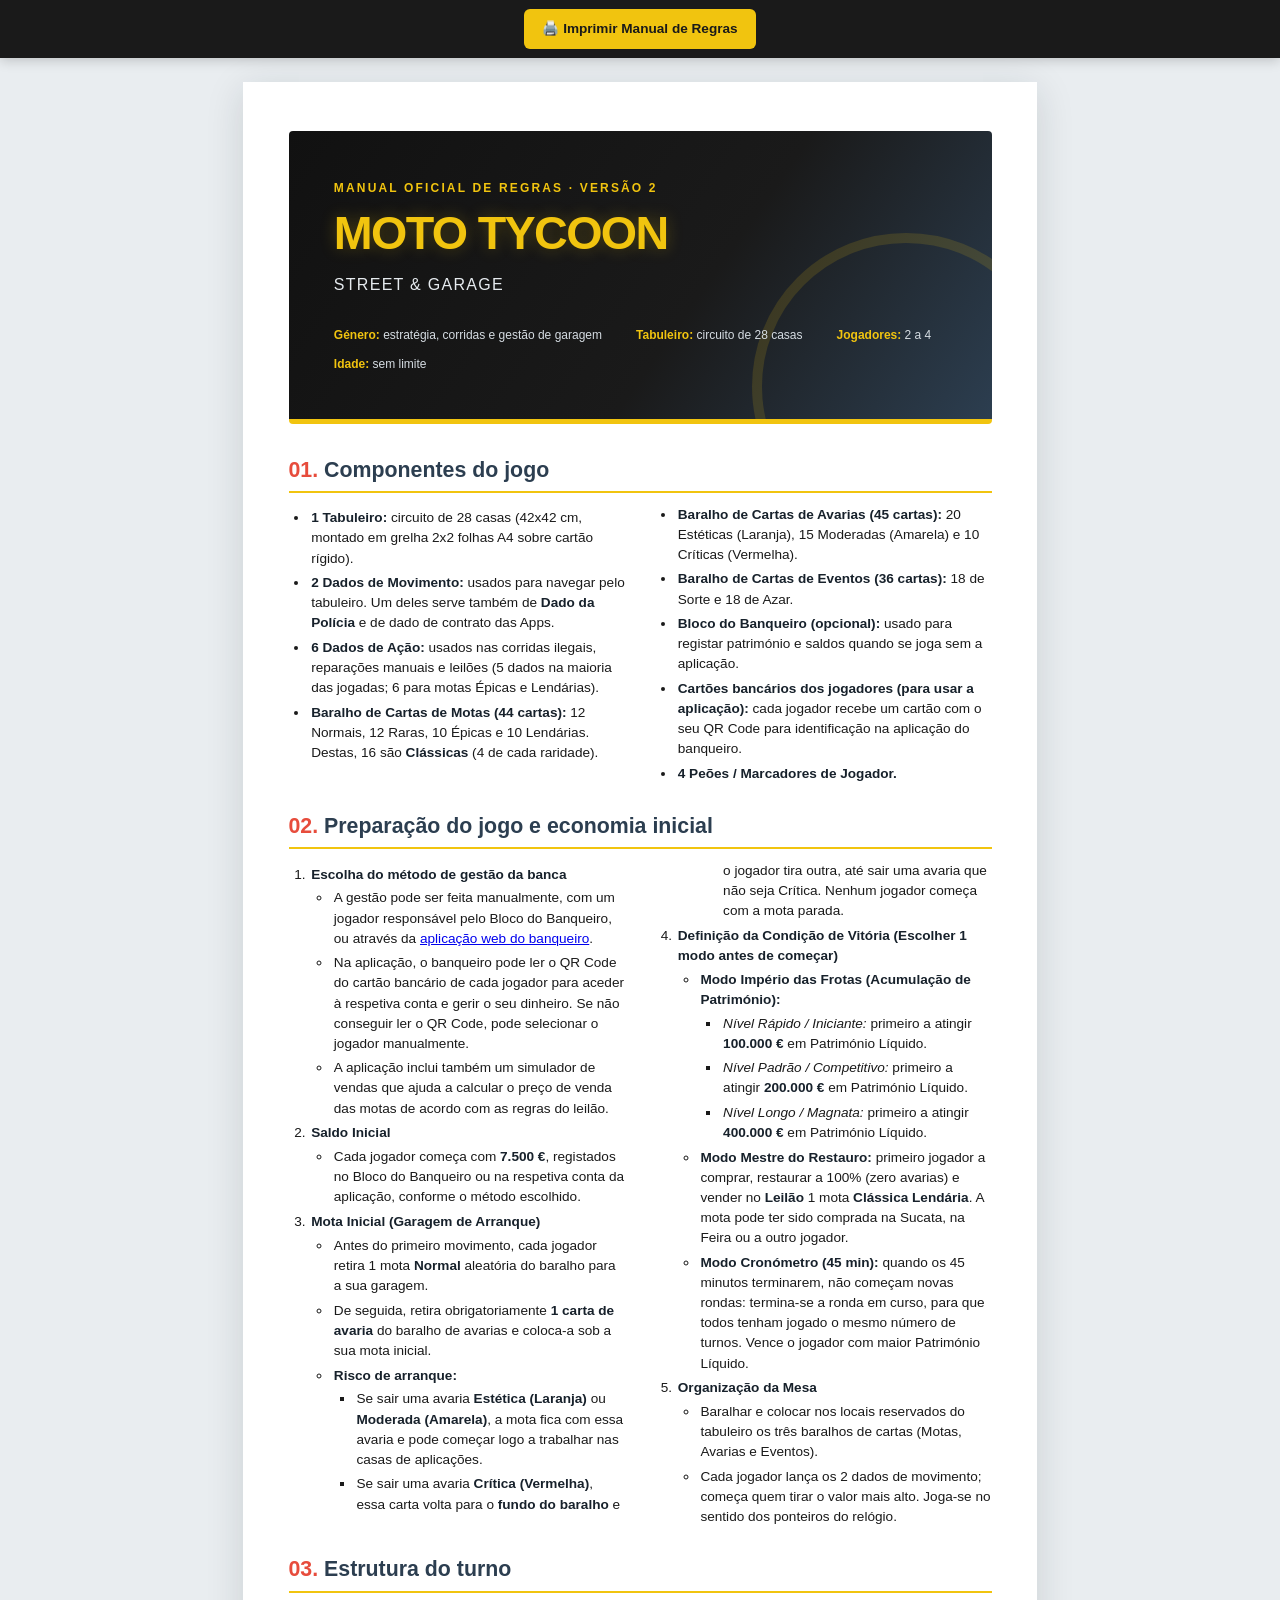
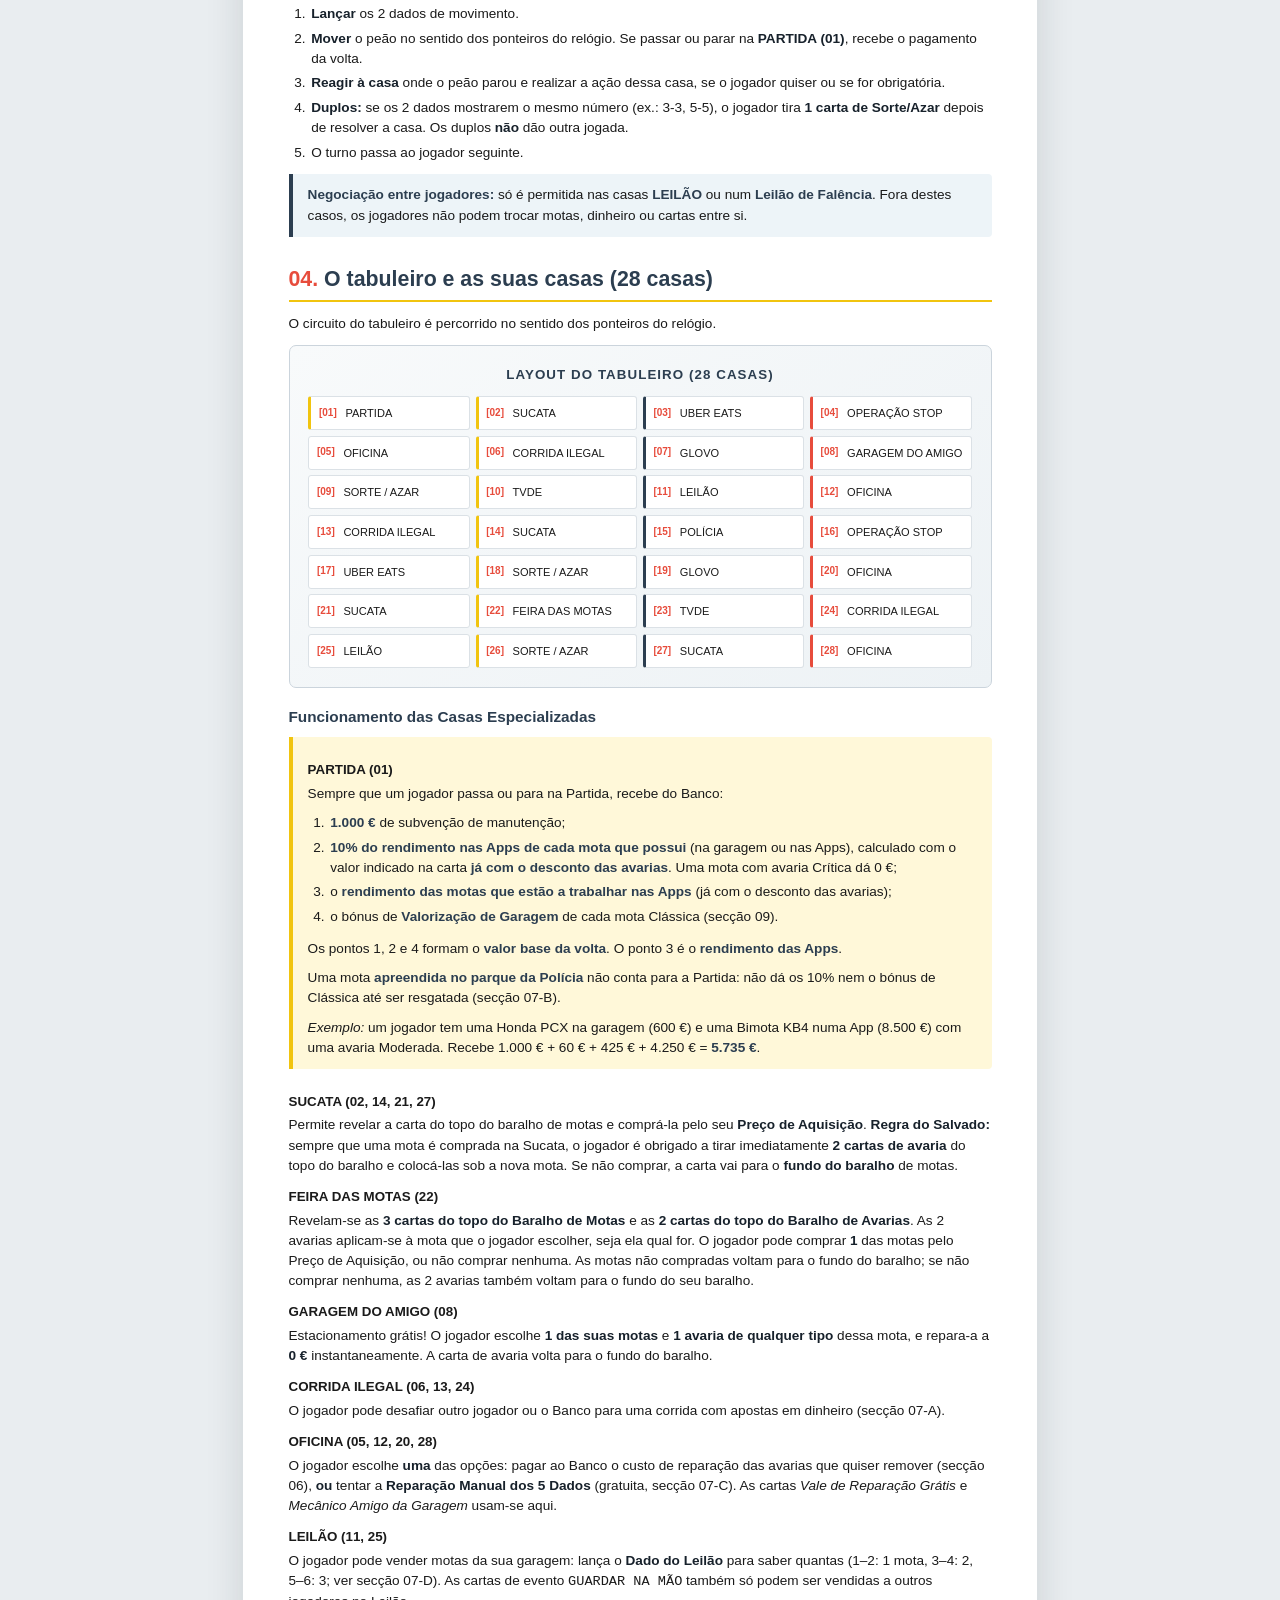
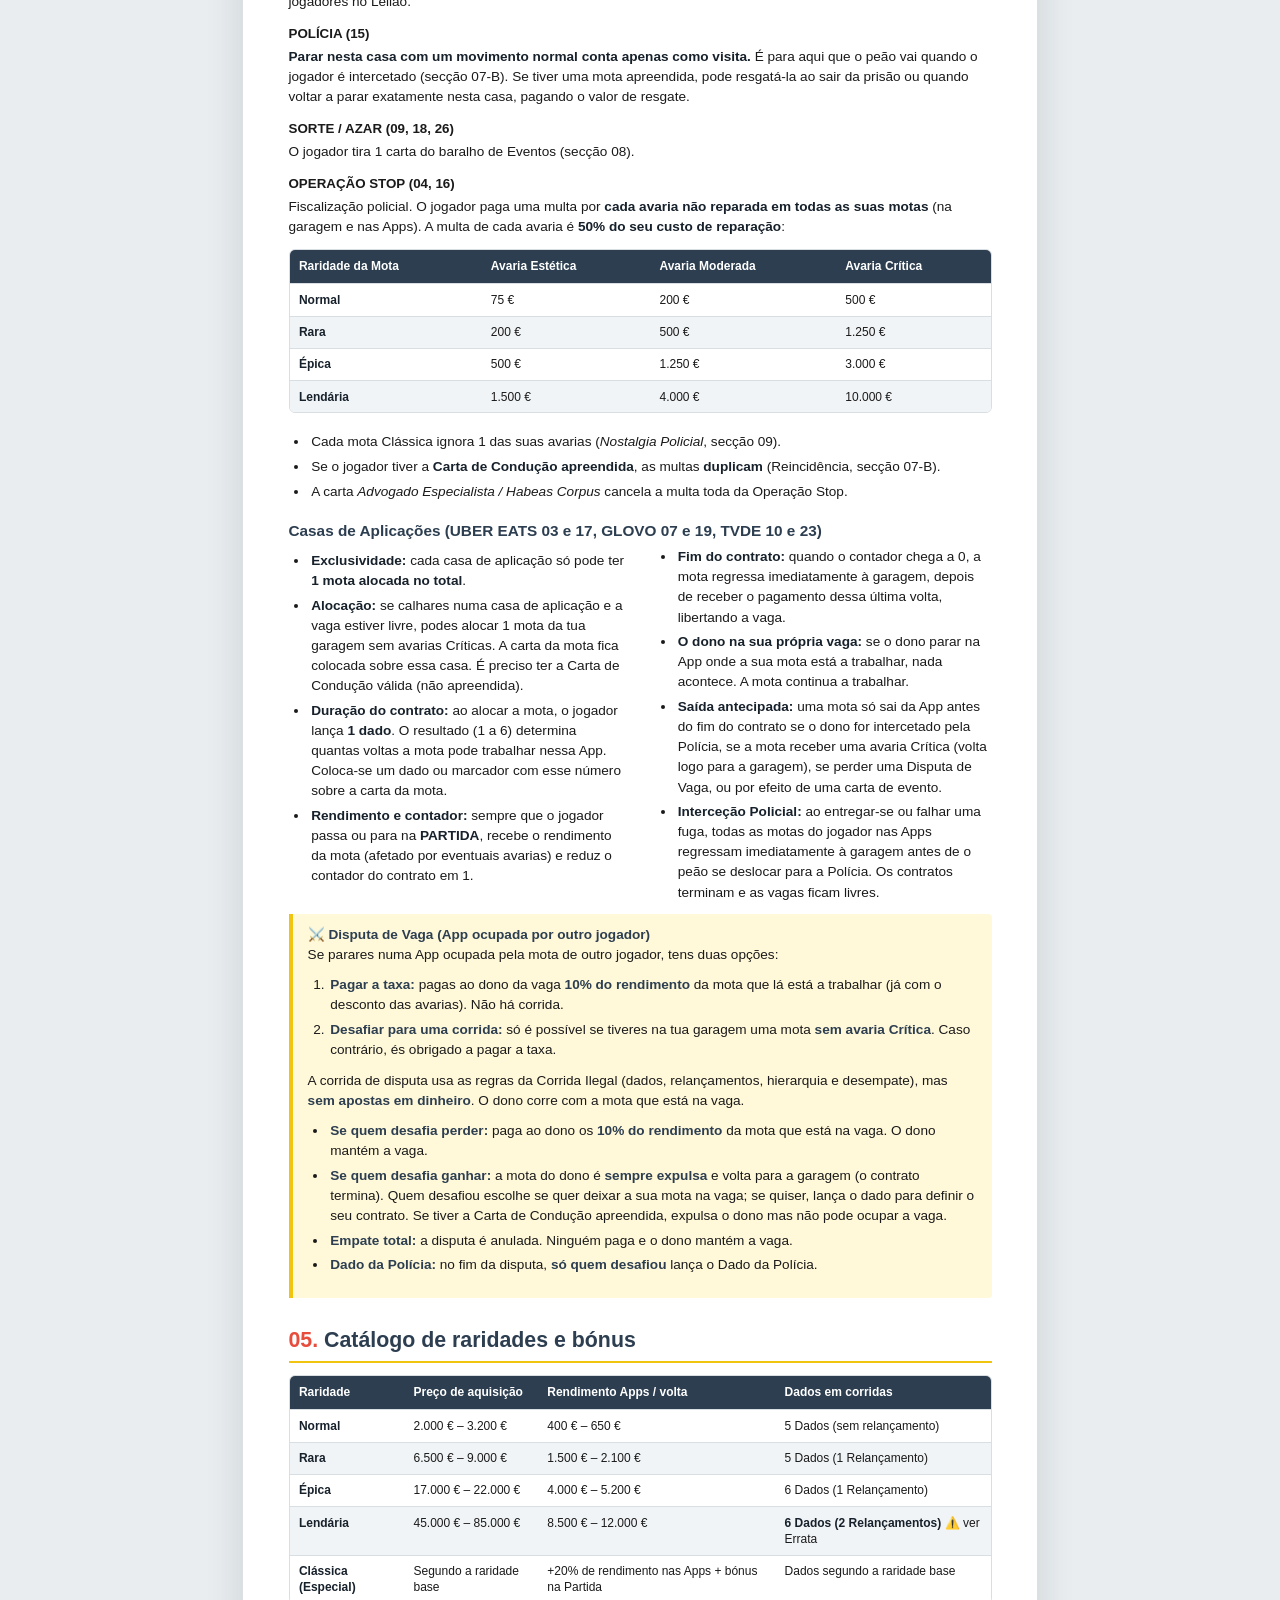
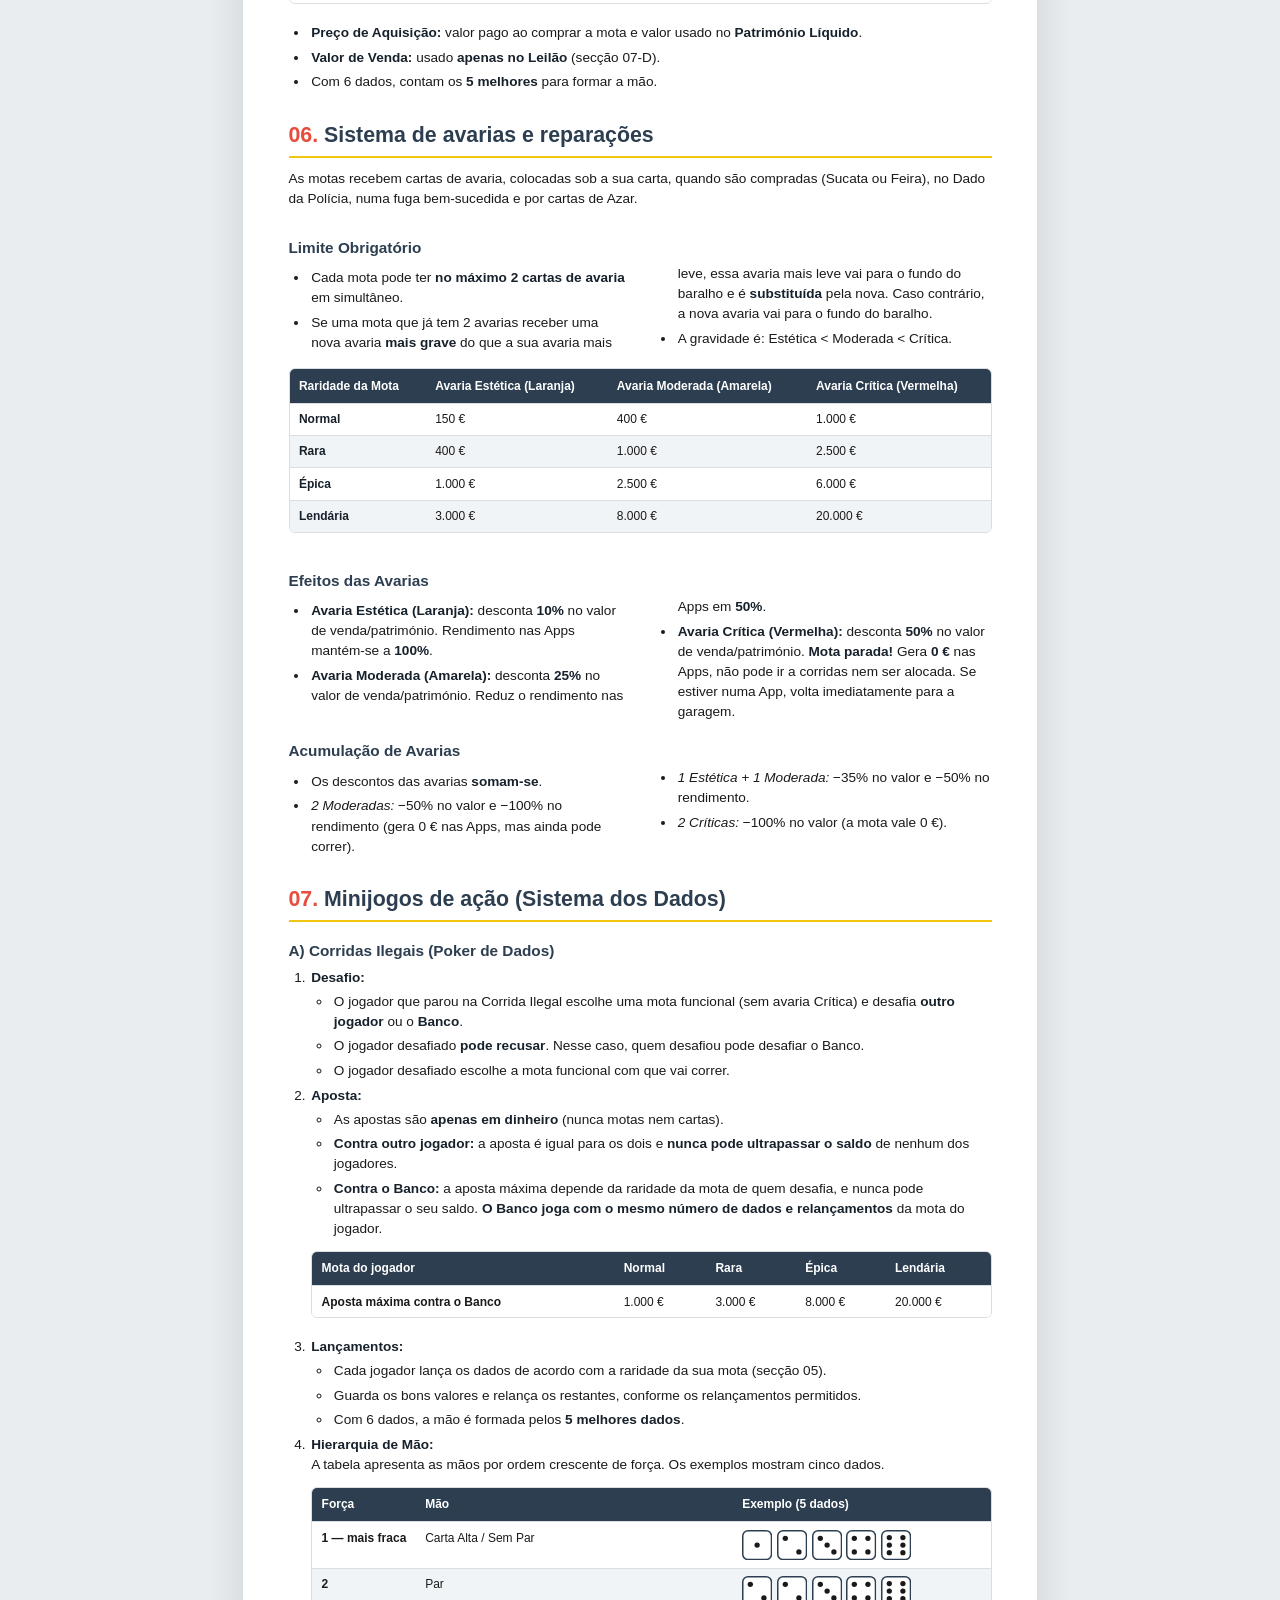
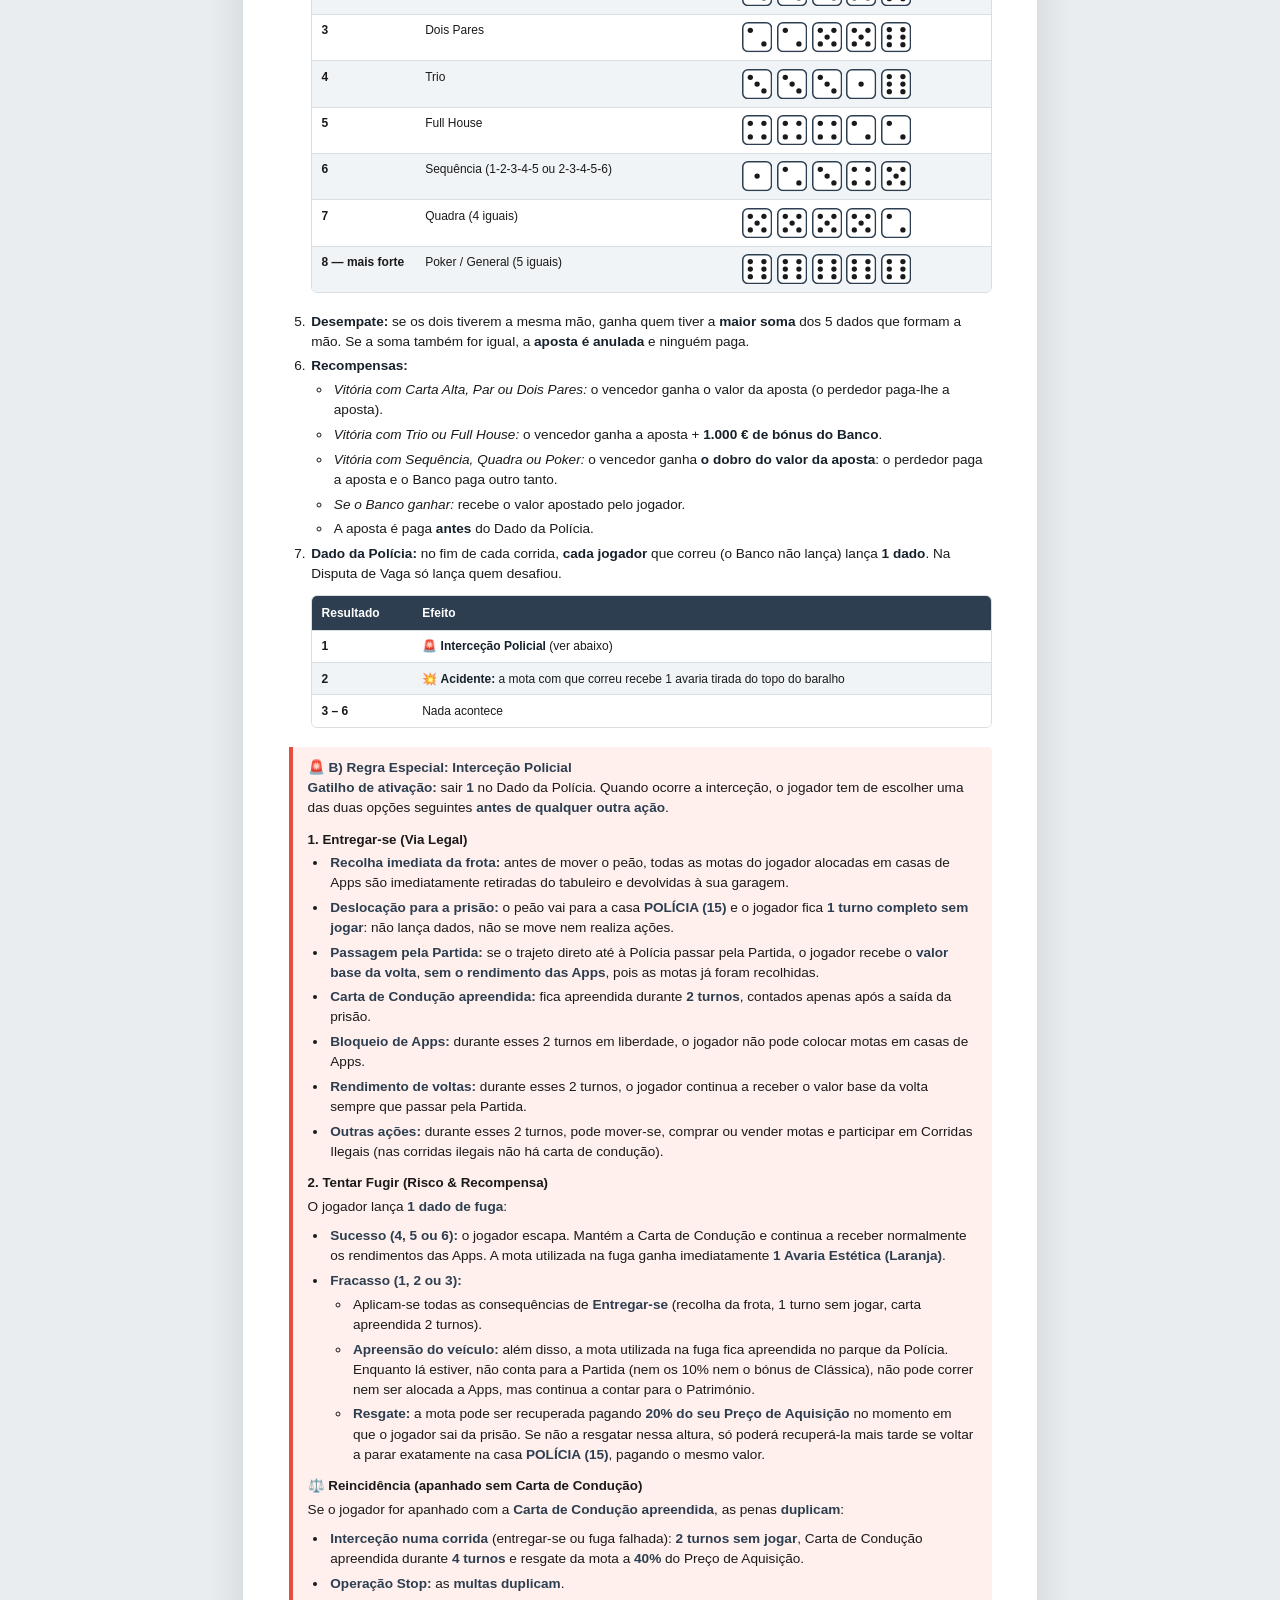
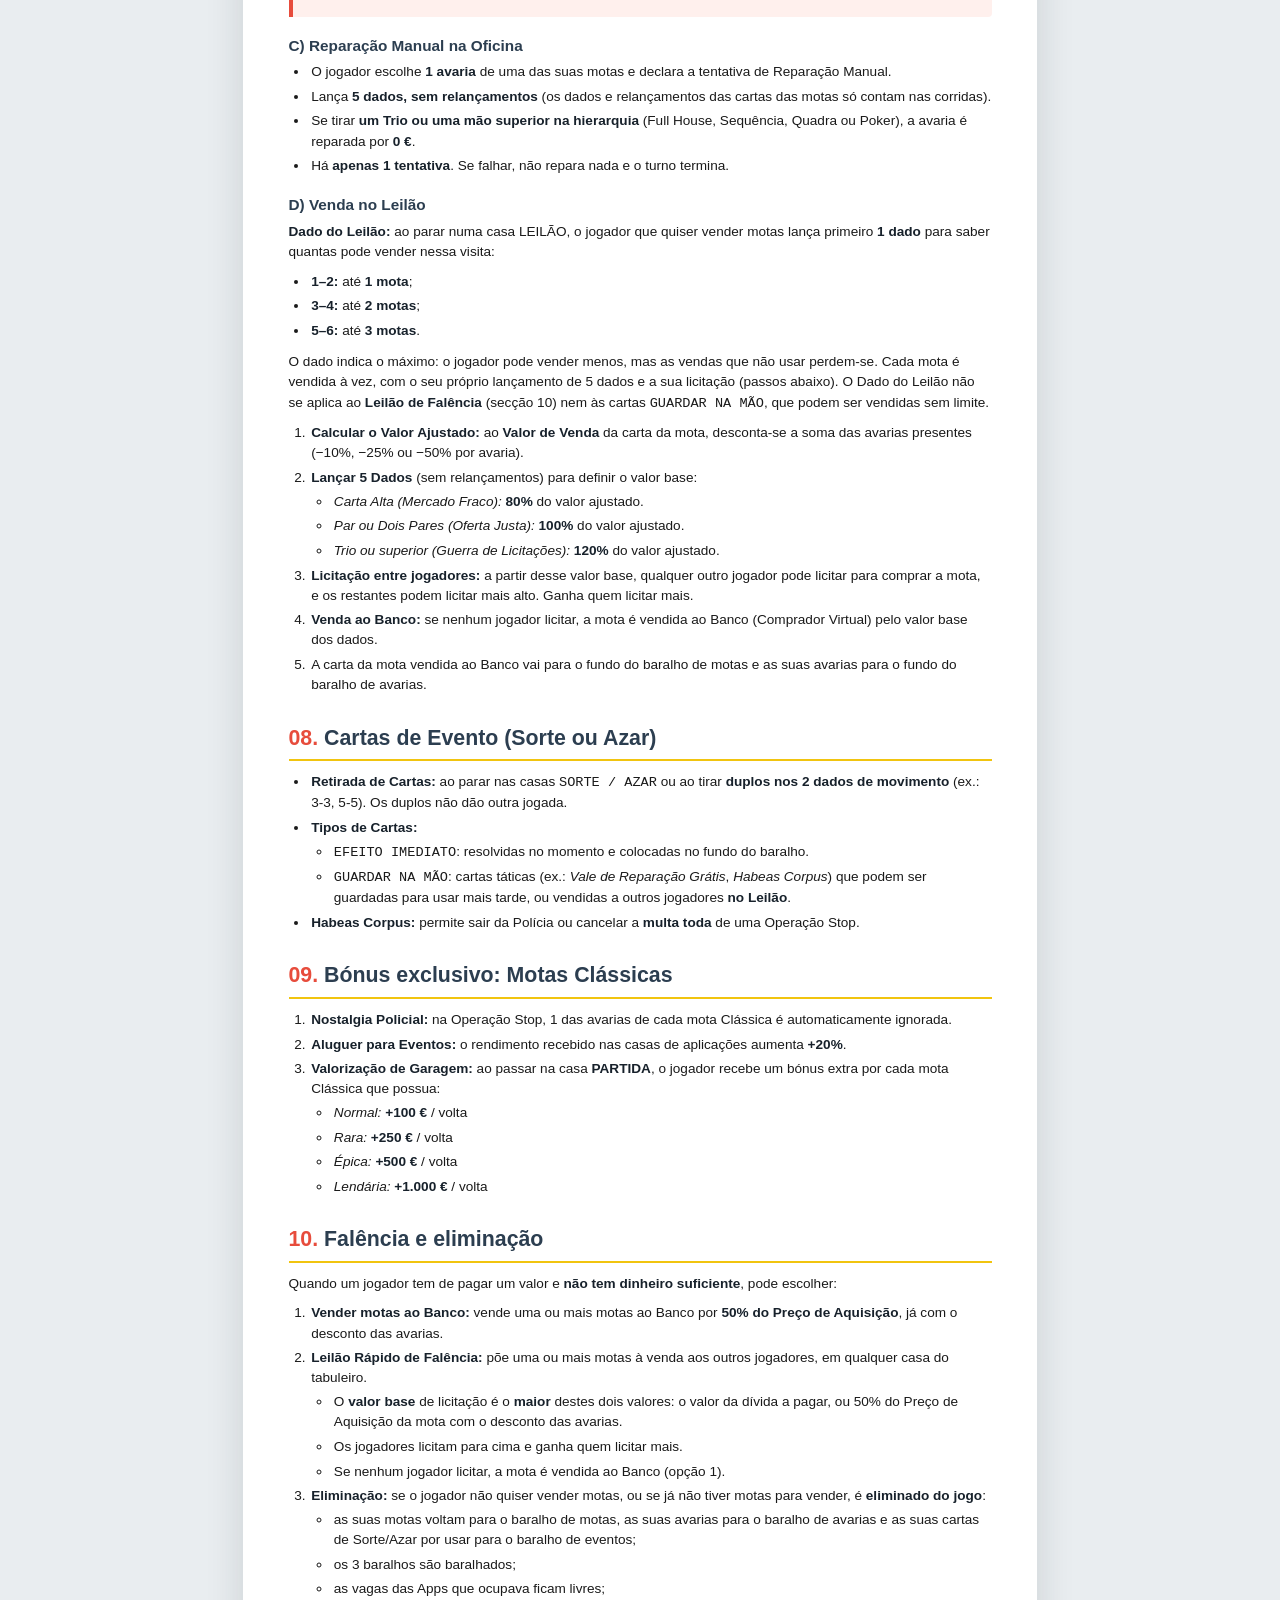
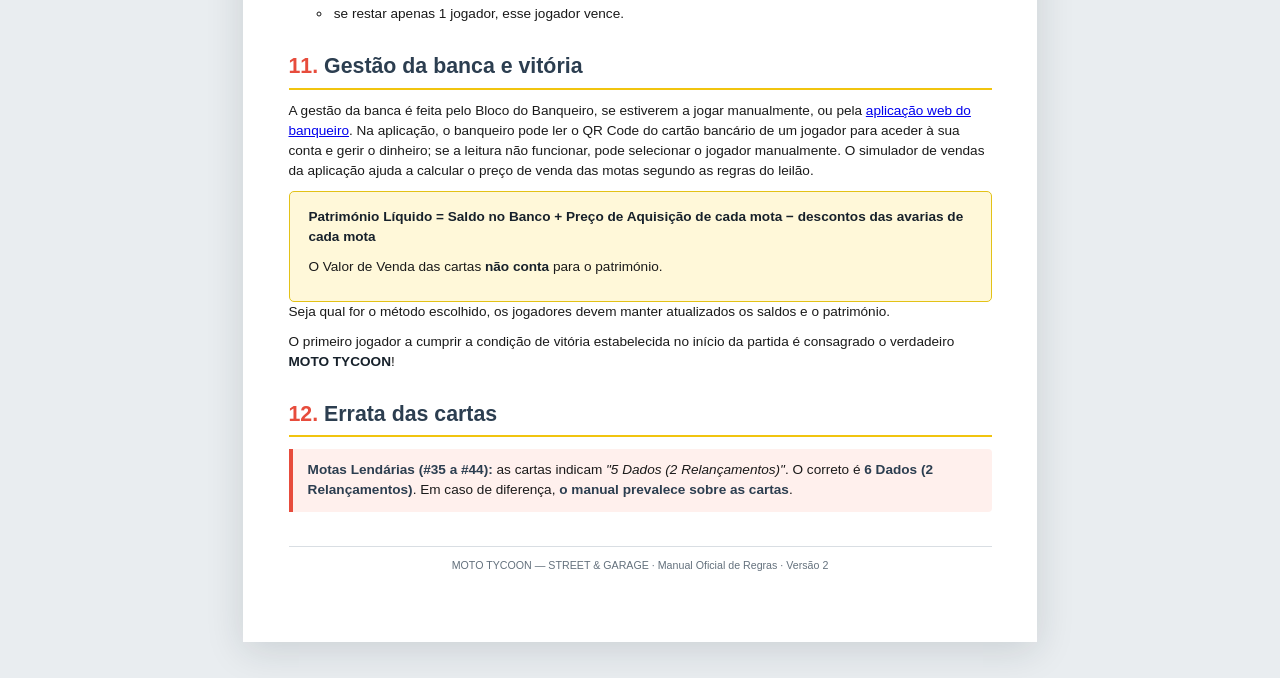
==== commit 47eb0cc1: "Dado do Leilão, Habeas Corpus na interceção e manual atualizado - Leilão: ao vender motas da garagem" ====
--- a/regras.html
+++ b/regras.html
@@ -514,6 +514,7 @@
           <li>o bónus de <strong>Valorização de Garagem</strong> de cada mota Clássica (secção 09).</li>
         </ol>
         <p>Os pontos 1, 2 e 4 formam o <strong>valor base da volta</strong>. O ponto 3 é o <strong>rendimento das Apps</strong>.</p>
+        <p>Uma mota <strong>apreendida no parque da Polícia</strong> não conta para a Partida: não dá os 10% nem o bónus de Clássica até ser resgatada (secção 07-B).</p>
         <p><em>Exemplo:</em> um jogador tem uma Honda PCX na garagem (600 €) e uma Bimota KB4 numa App (8.500 €) com uma avaria Moderada. Recebe 1.000 € + 60 € + 425 € + 4.250 € = <strong>5.735 €</strong>.</p>
       </div>
 
@@ -540,7 +541,7 @@
         </div>
         <div class="rule-block">
           <h4>LEILÃO (11, 25)</h4>
-          <p>O jogador pode vender motas da sua garagem (secção 07-D). As cartas de evento <code>GUARDAR NA MÃO</code> também só podem ser vendidas a outros jogadores no Leilão.</p>
+          <p>O jogador pode vender motas da sua garagem: lança o <strong>Dado do Leilão</strong> para saber quantas (1–2: 1 mota, 3–4: 2, 5–6: 3; ver secção 07-D). As cartas de evento <code>GUARDAR NA MÃO</code> também só podem ser vendidas a outros jogadores no Leilão.</p>
         </div>
         <div class="rule-block">
           <h4>POLÍCIA (15)</h4>
@@ -850,7 +851,7 @@
           <li><strong>Fracasso (1, 2 ou 3):</strong>
             <ul>
               <li>Aplicam-se todas as consequências de <strong>Entregar-se</strong> (recolha da frota, 1 turno sem jogar, carta apreendida 2 turnos).</li>
-              <li><strong>Apreensão do veículo:</strong> além disso, a mota utilizada na fuga fica apreendida no parque da Polícia.</li>
+              <li><strong>Apreensão do veículo:</strong> além disso, a mota utilizada na fuga fica apreendida no parque da Polícia. Enquanto lá estiver, não conta para a Partida (nem os 10% nem o bónus de Clássica), não pode correr nem ser alocada a Apps, mas continua a contar para o Património.</li>
               <li><strong>Resgate:</strong> a mota pode ser recuperada pagando <strong>20% do seu Preço de Aquisição</strong> no momento em que o jogador sai da prisão. Se não a resgatar nessa altura, só poderá recuperá-la mais tarde se voltar a parar exatamente na casa <strong>POLÍCIA (15)</strong>, pagando o mesmo valor.</li>
             </ul>
           </li>
@@ -872,6 +873,13 @@
       </ul>
 
       <h3>D) Venda no Leilão</h3>
+      <p><strong>Dado do Leilão:</strong> ao parar numa casa LEILÃO, o jogador que quiser vender motas lança primeiro <strong>1 dado</strong> para saber quantas pode vender nessa visita:</p>
+      <ul>
+        <li><strong>1–2:</strong> até <strong>1 mota</strong>;</li>
+        <li><strong>3–4:</strong> até <strong>2 motas</strong>;</li>
+        <li><strong>5–6:</strong> até <strong>3 motas</strong>.</li>
+      </ul>
+      <p>O dado indica o máximo: o jogador pode vender menos, mas as vendas que não usar perdem-se. Cada mota é vendida à vez, com o seu próprio lançamento de 5 dados e a sua licitação (passos abaixo). O Dado do Leilão não se aplica ao <strong>Leilão de Falência</strong> (secção 10) nem às cartas <code>GUARDAR NA MÃO</code>, que podem ser vendidas sem limite.</p>
       <ol>
         <li><strong>Calcular o Valor Ajustado:</strong> ao <strong>Valor de Venda</strong> da carta da mota, desconta-se a soma das avarias presentes (−10%, −25% ou −50% por avaria).</li>
         <li><strong>Lançar 5 Dados</strong> (sem relançamentos) para definir o valor base:
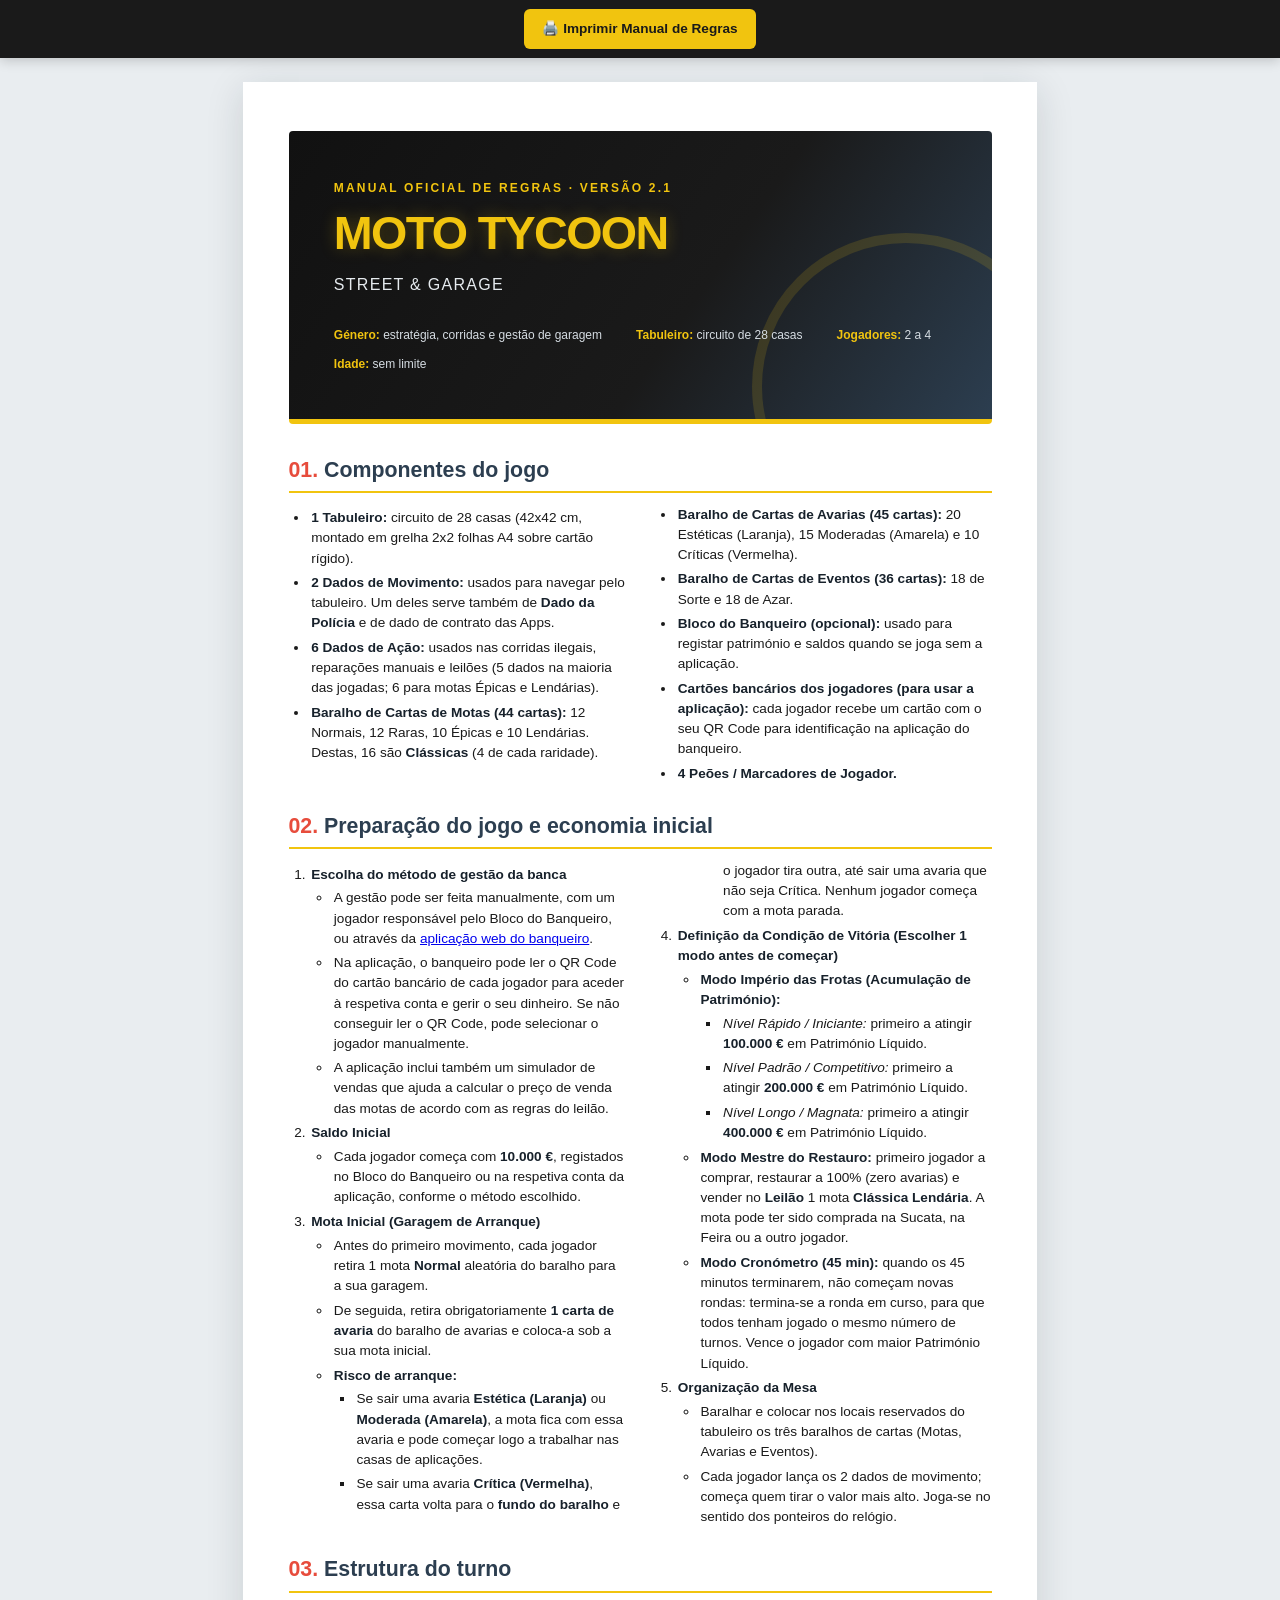
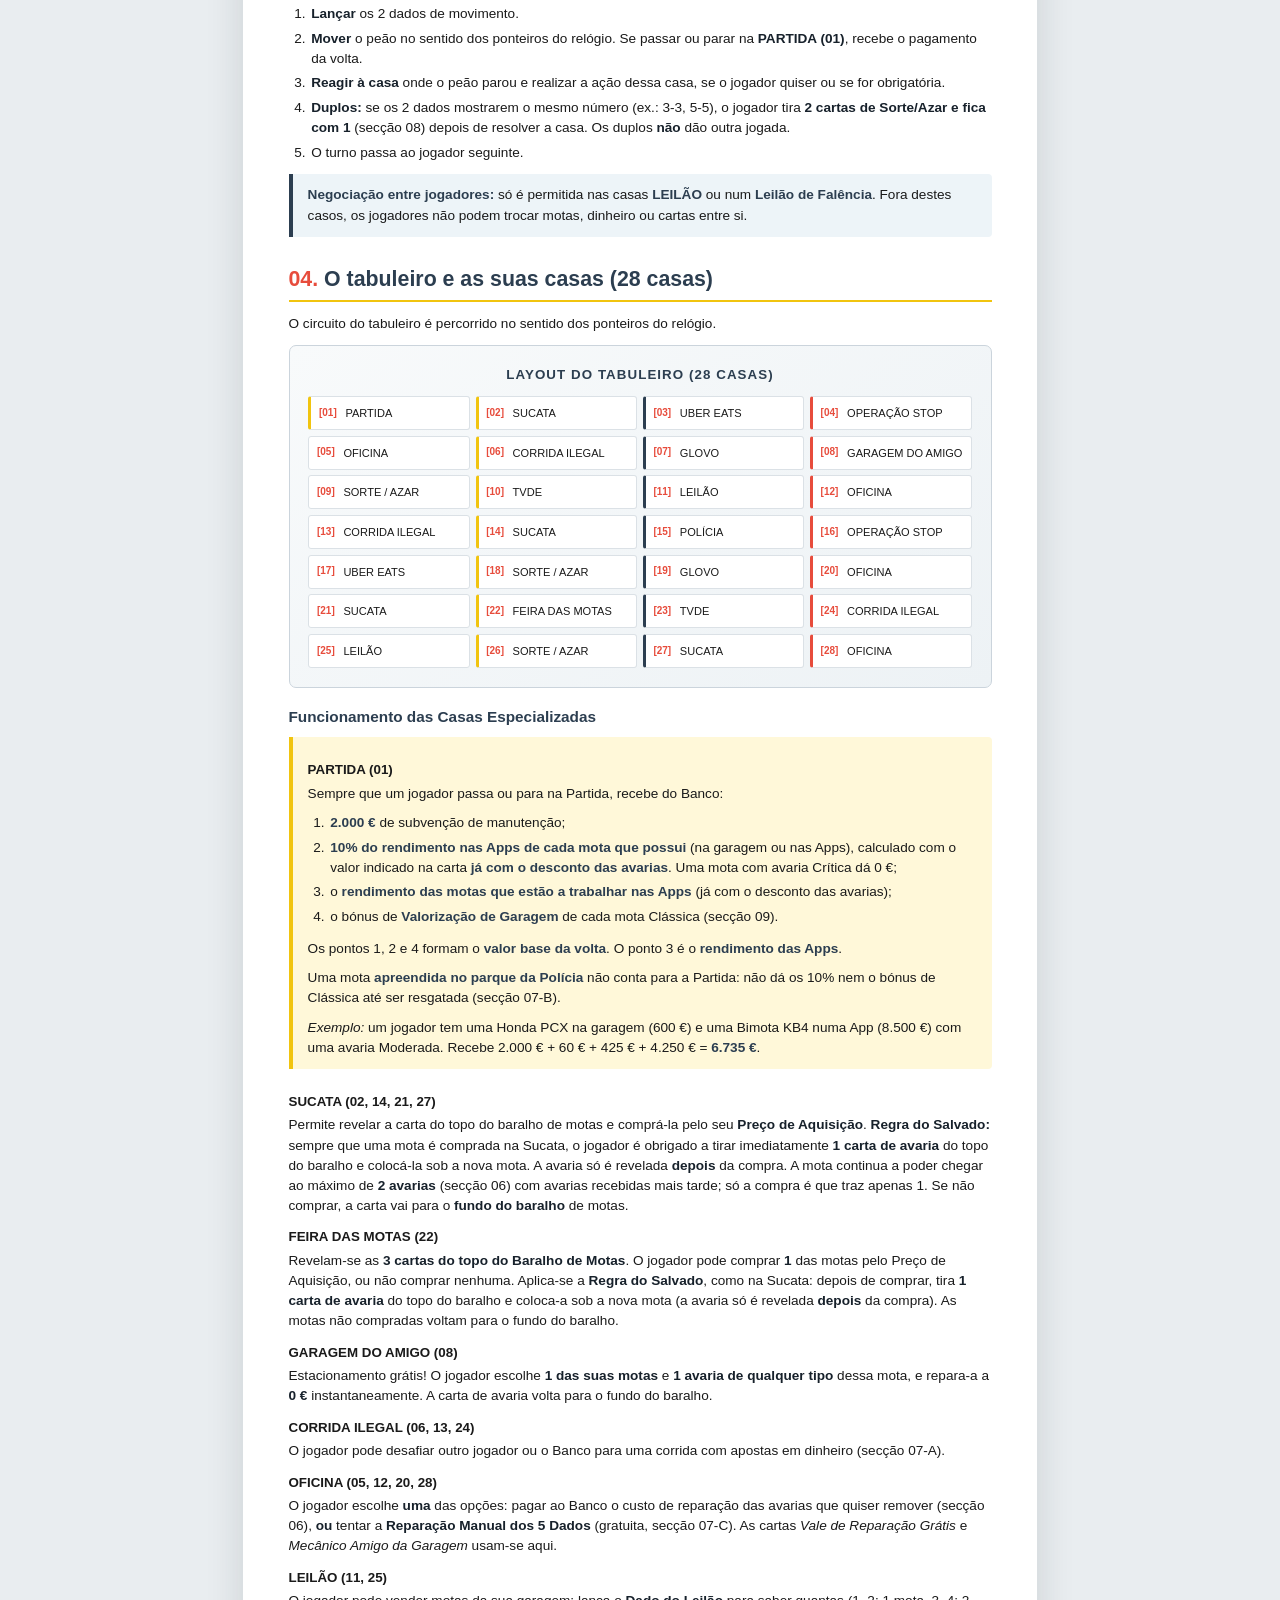
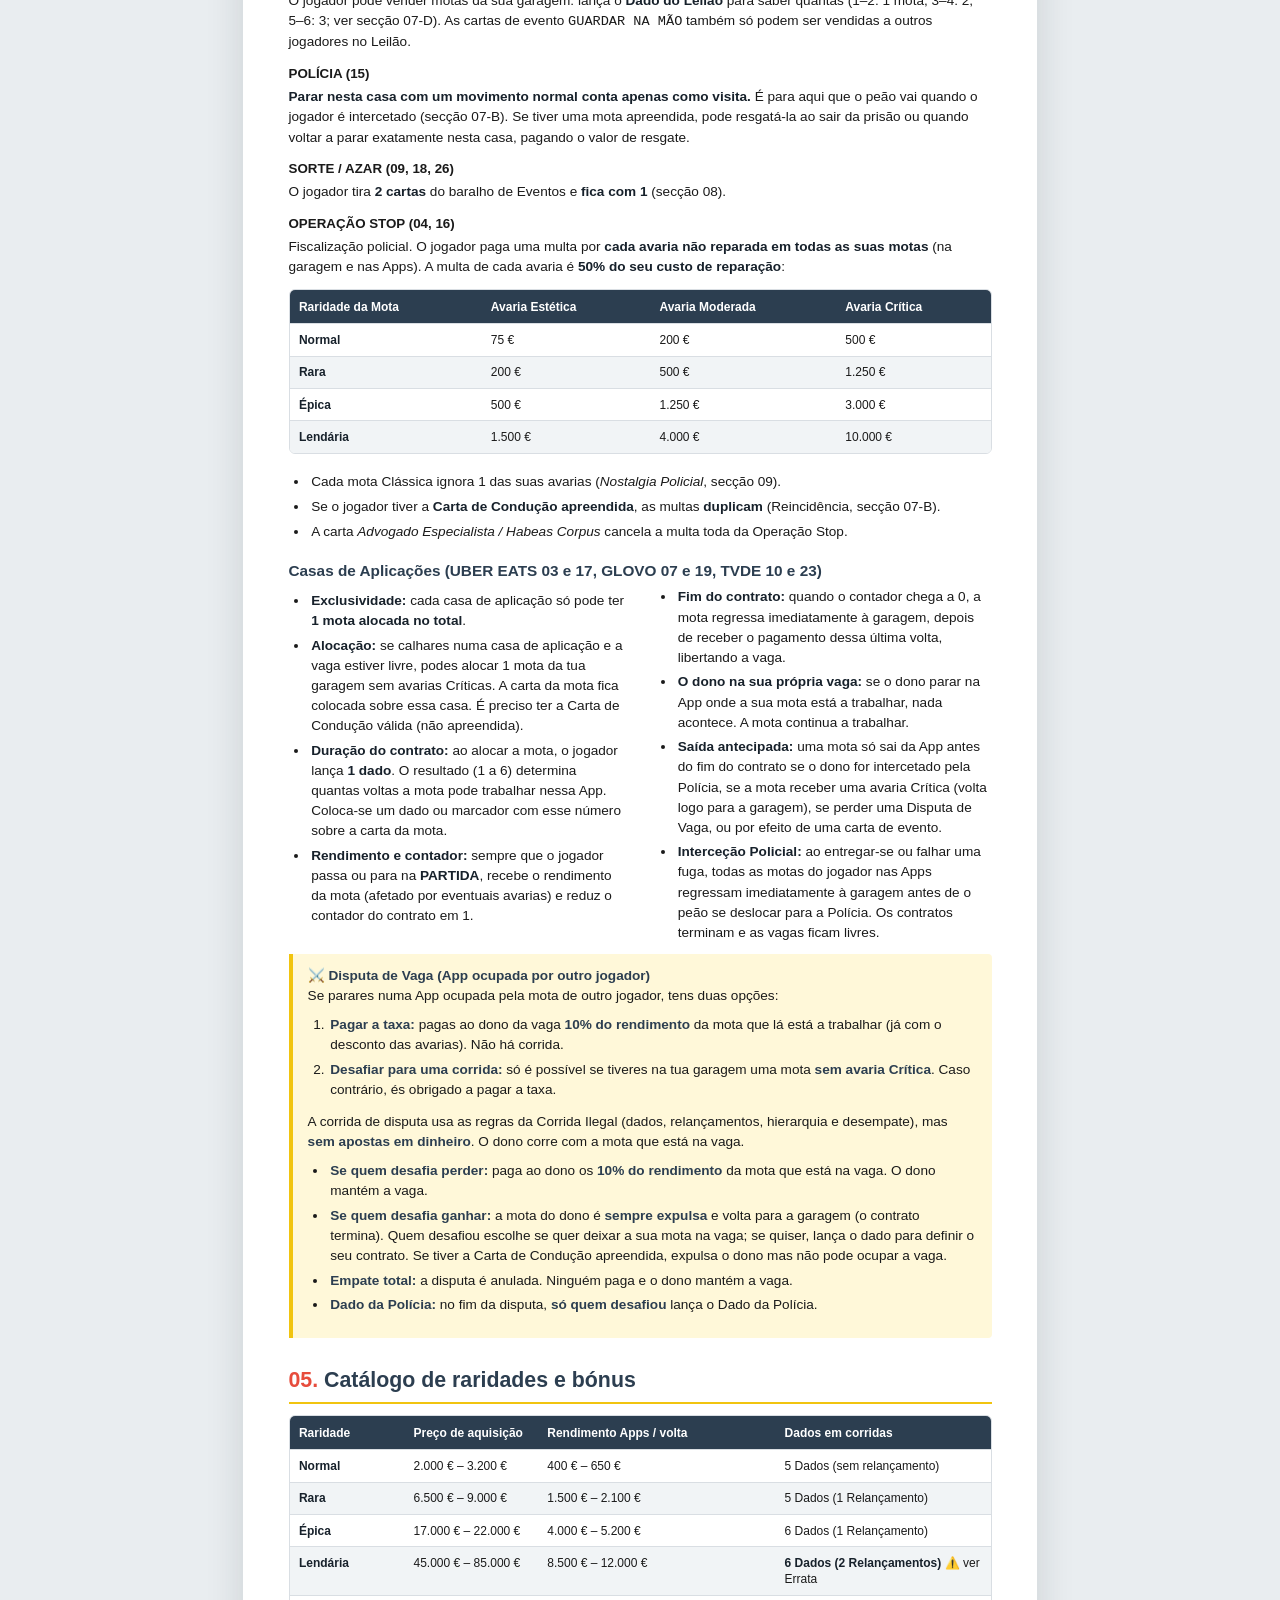
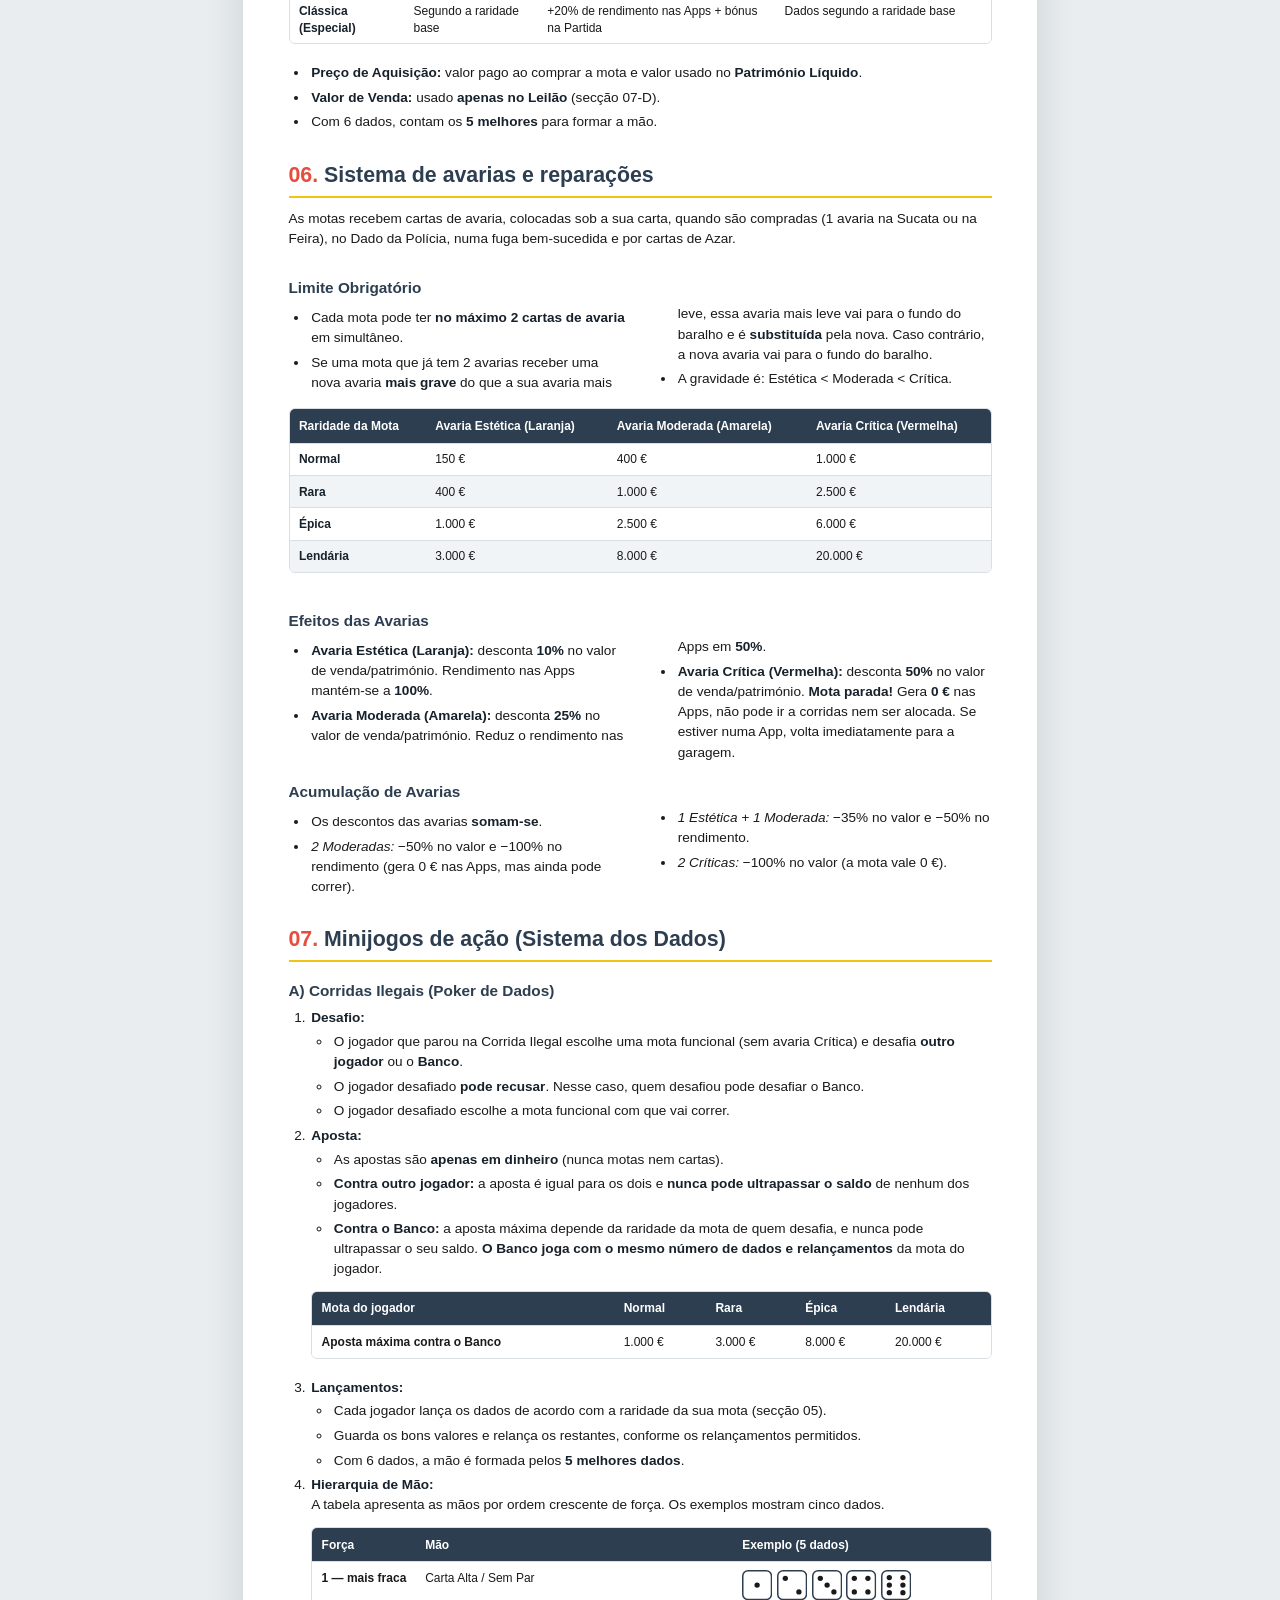
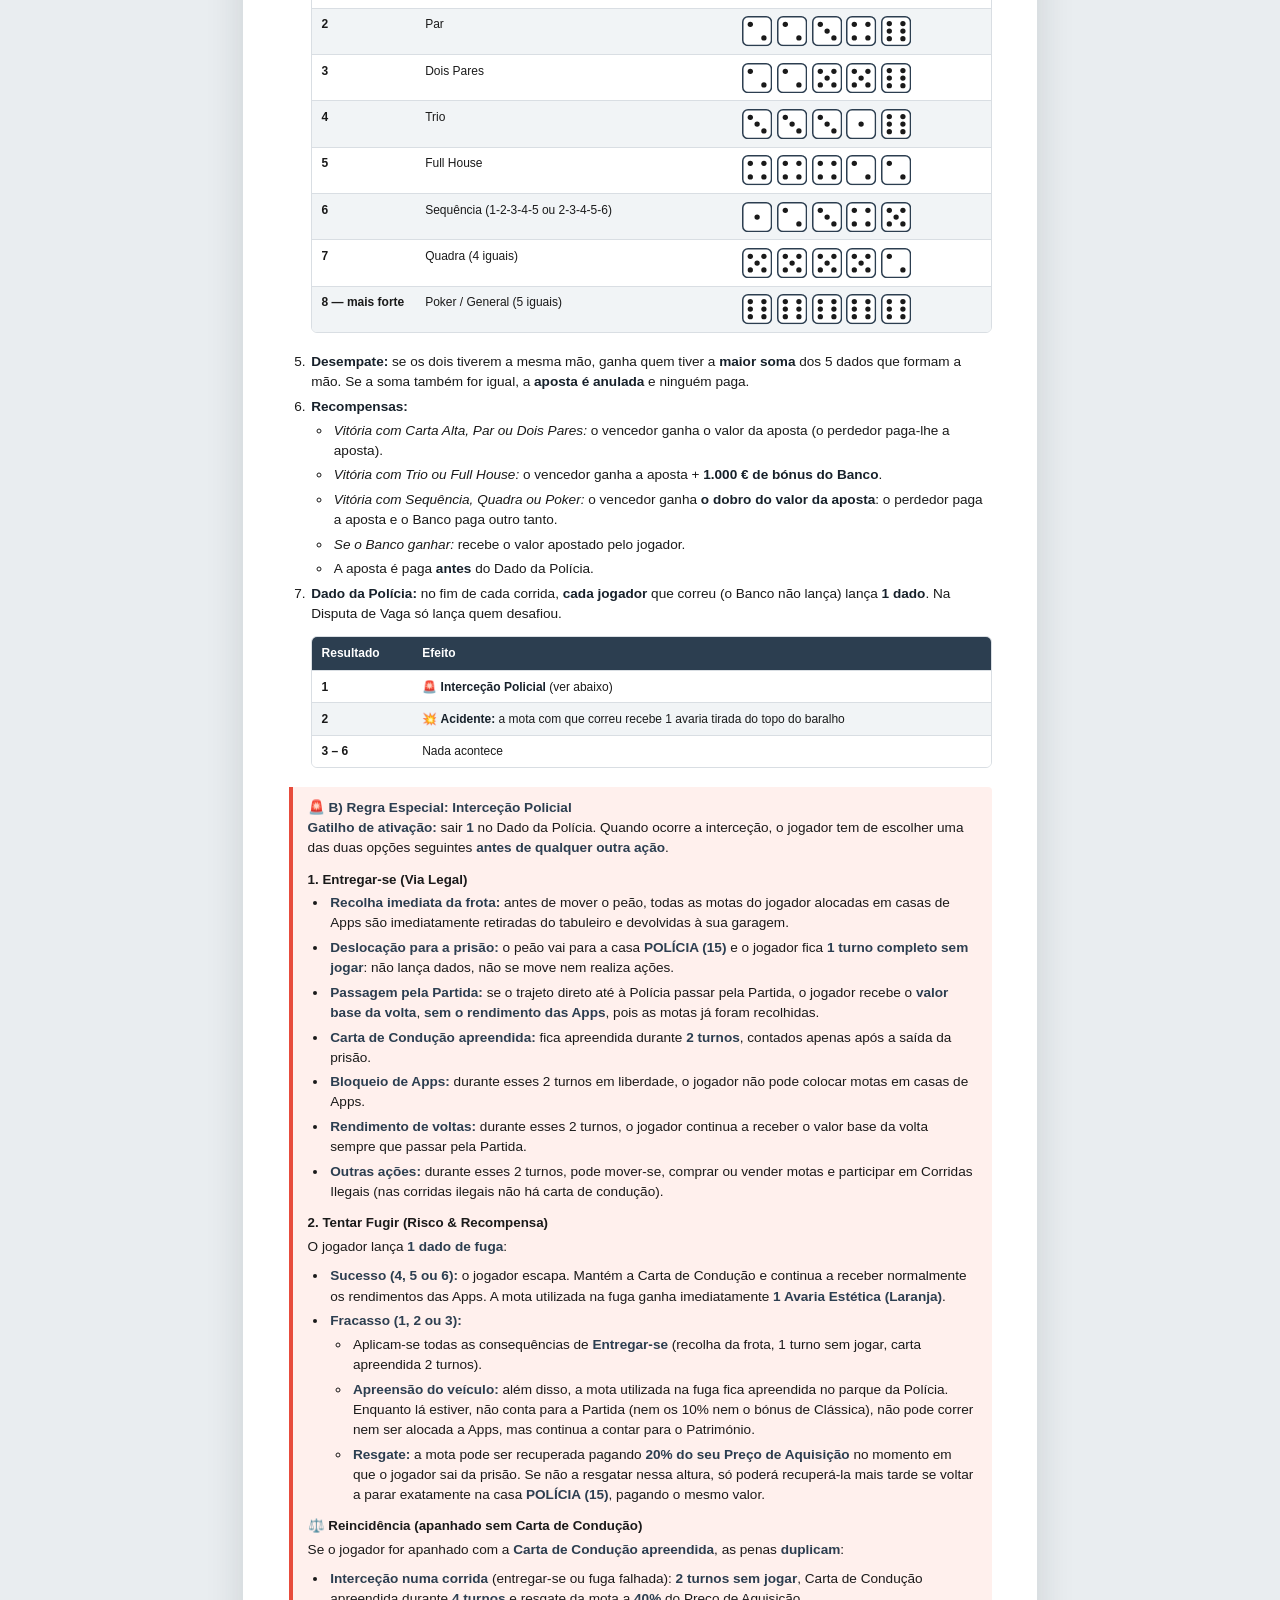
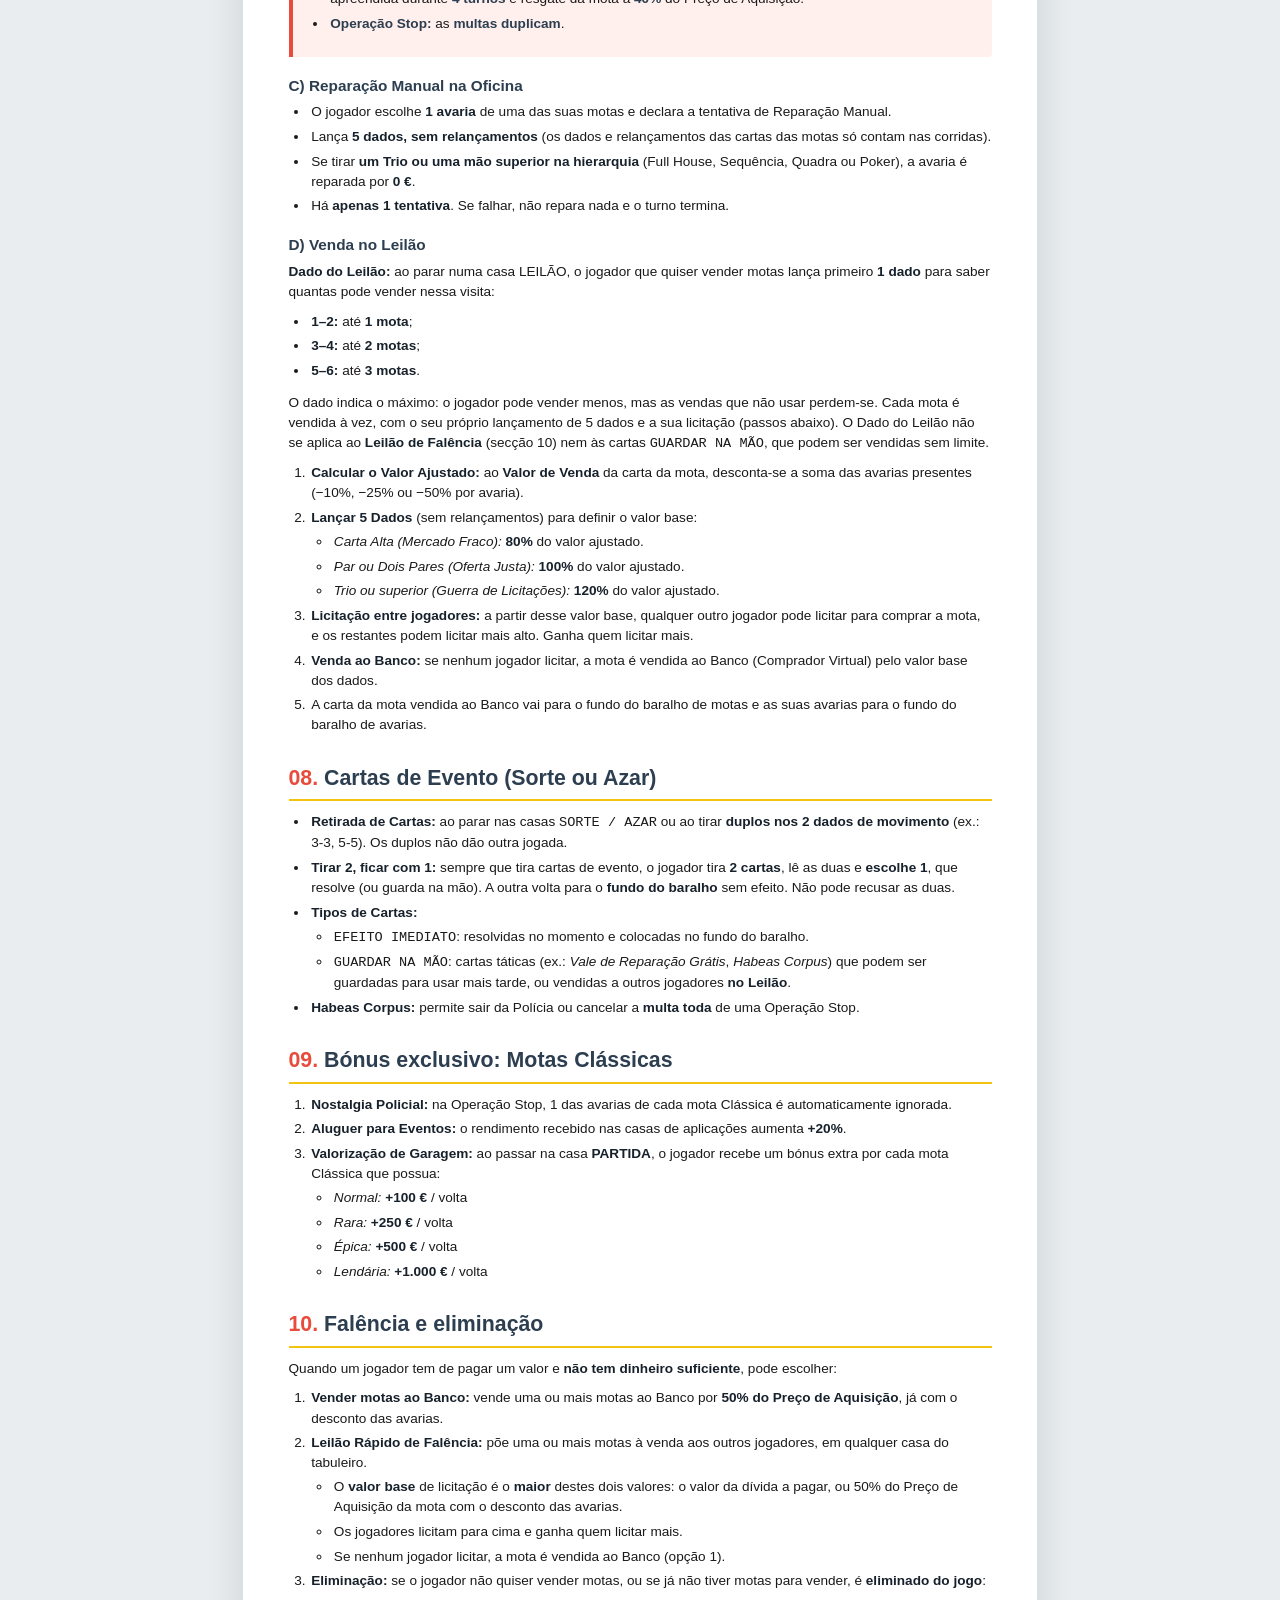
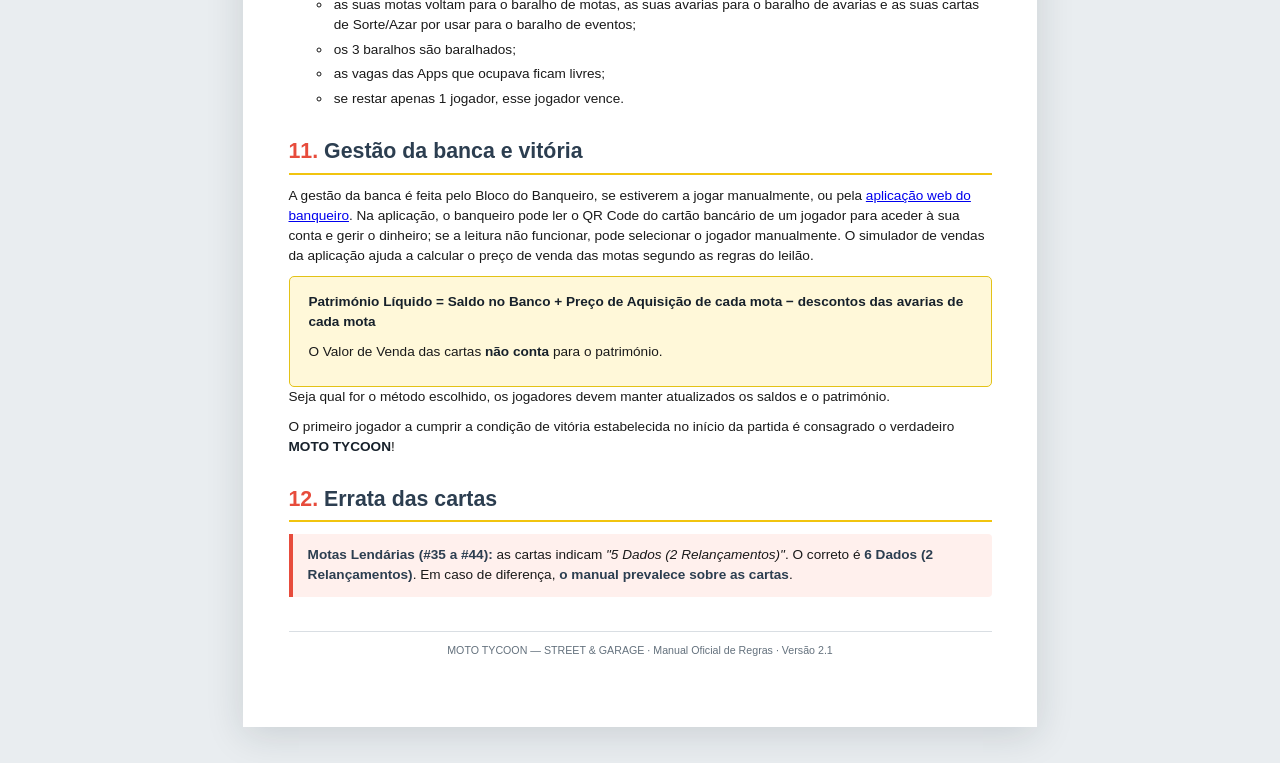
==== commit 65c7a0f8: "Regras 2.1: Partida a 2.000 €, saldo inicial de 10.000 € e 1 avaria na compra - Partida: subvenção d" ====
--- a/regras.html
+++ b/regras.html
@@ -392,7 +392,7 @@
   </nav>
 
   <header class="cover">
-    <p class="eyebrow">Manual oficial de regras · Versão 2</p>
+    <p class="eyebrow">Manual oficial de regras · Versão 2.1</p>
     <h1>MOTO TYCOON</h1>
     <p class="cover-subtitle">Street &amp; Garage</p>
     <div class="cover-meta">
@@ -434,7 +434,7 @@
           </li>
           <li><strong>Saldo Inicial</strong>
             <ul>
-              <li>Cada jogador começa com <strong>7.500 €</strong>, registados no Bloco do Banqueiro ou na respetiva conta da aplicação, conforme o método escolhido.</li>
+              <li>Cada jogador começa com <strong>10.000 €</strong>, registados no Bloco do Banqueiro ou na respetiva conta da aplicação, conforme o método escolhido.</li>
             </ul>
           </li>
           <li><strong>Mota Inicial (Garagem de Arranque)</strong>
@@ -478,7 +478,7 @@
         <li><strong>Lançar</strong> os 2 dados de movimento.</li>
         <li><strong>Mover</strong> o peão no sentido dos ponteiros do relógio. Se passar ou parar na <strong>PARTIDA (01)</strong>, recebe o pagamento da volta.</li>
         <li><strong>Reagir à casa</strong> onde o peão parou e realizar a ação dessa casa, se o jogador quiser ou se for obrigatória.</li>
-        <li><strong>Duplos:</strong> se os 2 dados mostrarem o mesmo número (ex.: 3-3, 5-5), o jogador tira <strong>1 carta de Sorte/Azar</strong> depois de resolver a casa. Os duplos <strong>não</strong> dão outra jogada.</li>
+        <li><strong>Duplos:</strong> se os 2 dados mostrarem o mesmo número (ex.: 3-3, 5-5), o jogador tira <strong>2 cartas de Sorte/Azar e fica com 1</strong> (secção 08) depois de resolver a casa. Os duplos <strong>não</strong> dão outra jogada.</li>
         <li>O turno passa ao jogador seguinte.</li>
       </ol>
       <aside class="callout info">
@@ -508,24 +508,24 @@
         <h4>PARTIDA (01)</h4>
         <p>Sempre que um jogador passa ou para na Partida, recebe do Banco:</p>
         <ol>
-          <li><strong>1.000 €</strong> de subvenção de manutenção;</li>
+          <li><strong>2.000 €</strong> de subvenção de manutenção;</li>
           <li><strong>10% do rendimento nas Apps de cada mota que possui</strong> (na garagem ou nas Apps), calculado com o valor indicado na carta <strong>já com o desconto das avarias</strong>. Uma mota com avaria Crítica dá 0 €;</li>
           <li>o <strong>rendimento das motas que estão a trabalhar nas Apps</strong> (já com o desconto das avarias);</li>
           <li>o bónus de <strong>Valorização de Garagem</strong> de cada mota Clássica (secção 09).</li>
         </ol>
         <p>Os pontos 1, 2 e 4 formam o <strong>valor base da volta</strong>. O ponto 3 é o <strong>rendimento das Apps</strong>.</p>
         <p>Uma mota <strong>apreendida no parque da Polícia</strong> não conta para a Partida: não dá os 10% nem o bónus de Clássica até ser resgatada (secção 07-B).</p>
-        <p><em>Exemplo:</em> um jogador tem uma Honda PCX na garagem (600 €) e uma Bimota KB4 numa App (8.500 €) com uma avaria Moderada. Recebe 1.000 € + 60 € + 425 € + 4.250 € = <strong>5.735 €</strong>.</p>
+        <p><em>Exemplo:</em> um jogador tem uma Honda PCX na garagem (600 €) e uma Bimota KB4 numa App (8.500 €) com uma avaria Moderada. Recebe 2.000 € + 60 € + 425 € + 4.250 € = <strong>6.735 €</strong>.</p>
       </div>
 
       <div class="dense">
         <div class="rule-block">
           <h4>SUCATA (02, 14, 21, 27)</h4>
-          <p>Permite revelar a carta do topo do baralho de motas e comprá-la pelo seu <strong>Preço de Aquisição</strong>. <strong>Regra do Salvado:</strong> sempre que uma mota é comprada na Sucata, o jogador é obrigado a tirar imediatamente <strong>2 cartas de avaria</strong> do topo do baralho e colocá-las sob a nova mota. Se não comprar, a carta vai para o <strong>fundo do baralho</strong> de motas.</p>
+          <p>Permite revelar a carta do topo do baralho de motas e comprá-la pelo seu <strong>Preço de Aquisição</strong>. <strong>Regra do Salvado:</strong> sempre que uma mota é comprada na Sucata, o jogador é obrigado a tirar imediatamente <strong>1 carta de avaria</strong> do topo do baralho e colocá-la sob a nova mota. A avaria só é revelada <strong>depois</strong> da compra. A mota continua a poder chegar ao máximo de <strong>2 avarias</strong> (secção 06) com avarias recebidas mais tarde; só a compra é que traz apenas 1. Se não comprar, a carta vai para o <strong>fundo do baralho</strong> de motas.</p>
         </div>
         <div class="rule-block">
           <h4>FEIRA DAS MOTAS (22)</h4>
-          <p>Revelam-se as <strong>3 cartas do topo do Baralho de Motas</strong> e as <strong>2 cartas do topo do Baralho de Avarias</strong>. As 2 avarias aplicam-se à mota que o jogador escolher, seja ela qual for. O jogador pode comprar <strong>1</strong> das motas pelo Preço de Aquisição, ou não comprar nenhuma. As motas não compradas voltam para o fundo do baralho; se não comprar nenhuma, as 2 avarias também voltam para o fundo do seu baralho.</p>
+          <p>Revelam-se as <strong>3 cartas do topo do Baralho de Motas</strong>. O jogador pode comprar <strong>1</strong> das motas pelo Preço de Aquisição, ou não comprar nenhuma. Aplica-se a <strong>Regra do Salvado</strong>, como na Sucata: depois de comprar, tira <strong>1 carta de avaria</strong> do topo do baralho e coloca-a sob a nova mota (a avaria só é revelada <strong>depois</strong> da compra). As motas não compradas voltam para o fundo do baralho.</p>
         </div>
         <div class="rule-block">
           <h4>GARAGEM DO AMIGO (08)</h4>
@@ -549,7 +549,7 @@
         </div>
         <div class="rule-block">
           <h4>SORTE / AZAR (09, 18, 26)</h4>
-          <p>O jogador tira 1 carta do baralho de Eventos (secção 08).</p>
+          <p>O jogador tira <strong>2 cartas</strong> do baralho de Eventos e <strong>fica com 1</strong> (secção 08).</p>
         </div>
       </div>
 
@@ -632,7 +632,7 @@
 
     <section class="section" aria-labelledby="avarias">
       <h2 id="avarias"><span class="section-number">06.</span> Sistema de avarias e reparações</h2>
-      <p>As motas recebem cartas de avaria, colocadas sob a sua carta, quando são compradas (Sucata ou Feira), no Dado da Polícia, numa fuga bem-sucedida e por cartas de Azar.</p>
+      <p>As motas recebem cartas de avaria, colocadas sob a sua carta, quando são compradas (1 avaria na Sucata ou na Feira), no Dado da Polícia, numa fuga bem-sucedida e por cartas de Azar.</p>
       <div class="dense">
         <h3>Limite Obrigatório</h3>
         <ul>
@@ -899,6 +899,7 @@
       <h2 id="eventos"><span class="section-number">08.</span> Cartas de Evento (Sorte ou Azar)</h2>
       <ul>
         <li><strong>Retirada de Cartas:</strong> ao parar nas casas <code>SORTE / AZAR</code> ou ao tirar <strong>duplos nos 2 dados de movimento</strong> (ex.: 3-3, 5-5). Os duplos não dão outra jogada.</li>
+        <li><strong>Tirar 2, ficar com 1:</strong> sempre que tira cartas de evento, o jogador tira <strong>2 cartas</strong>, lê as duas e <strong>escolhe 1</strong>, que resolve (ou guarda na mão). A outra volta para o <strong>fundo do baralho</strong> sem efeito. Não pode recusar as duas.</li>
         <li><strong>Tipos de Cartas:</strong>
           <ul>
             <li><code>EFEITO IMEDIATO</code>: resolvidas no momento e colocadas no fundo do baralho.</li>
@@ -969,7 +970,7 @@
 
 
   <footer class="manual-footer">
-    MOTO TYCOON — STREET &amp; GARAGE · Manual Oficial de Regras · Versão 2
+    MOTO TYCOON — STREET &amp; GARAGE · Manual Oficial de Regras · Versão 2.1
   </footer>
 
   <script>
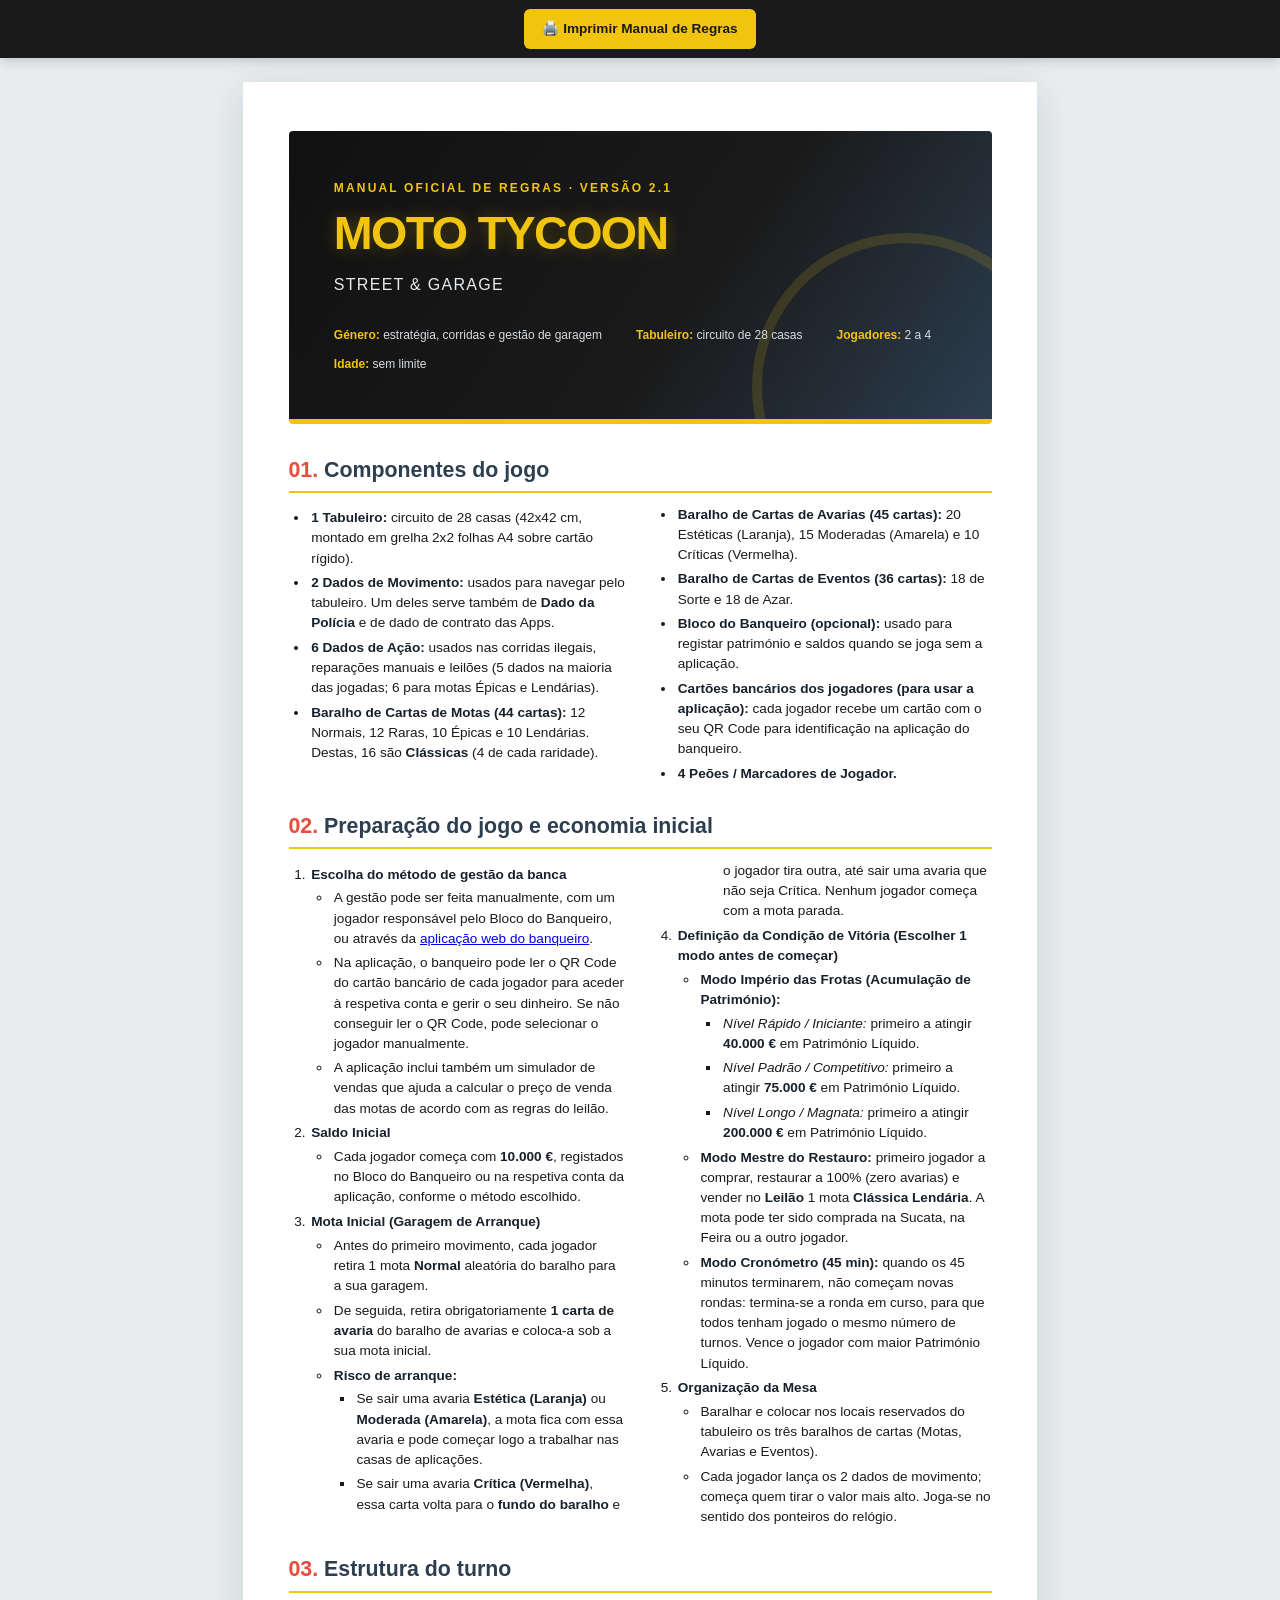
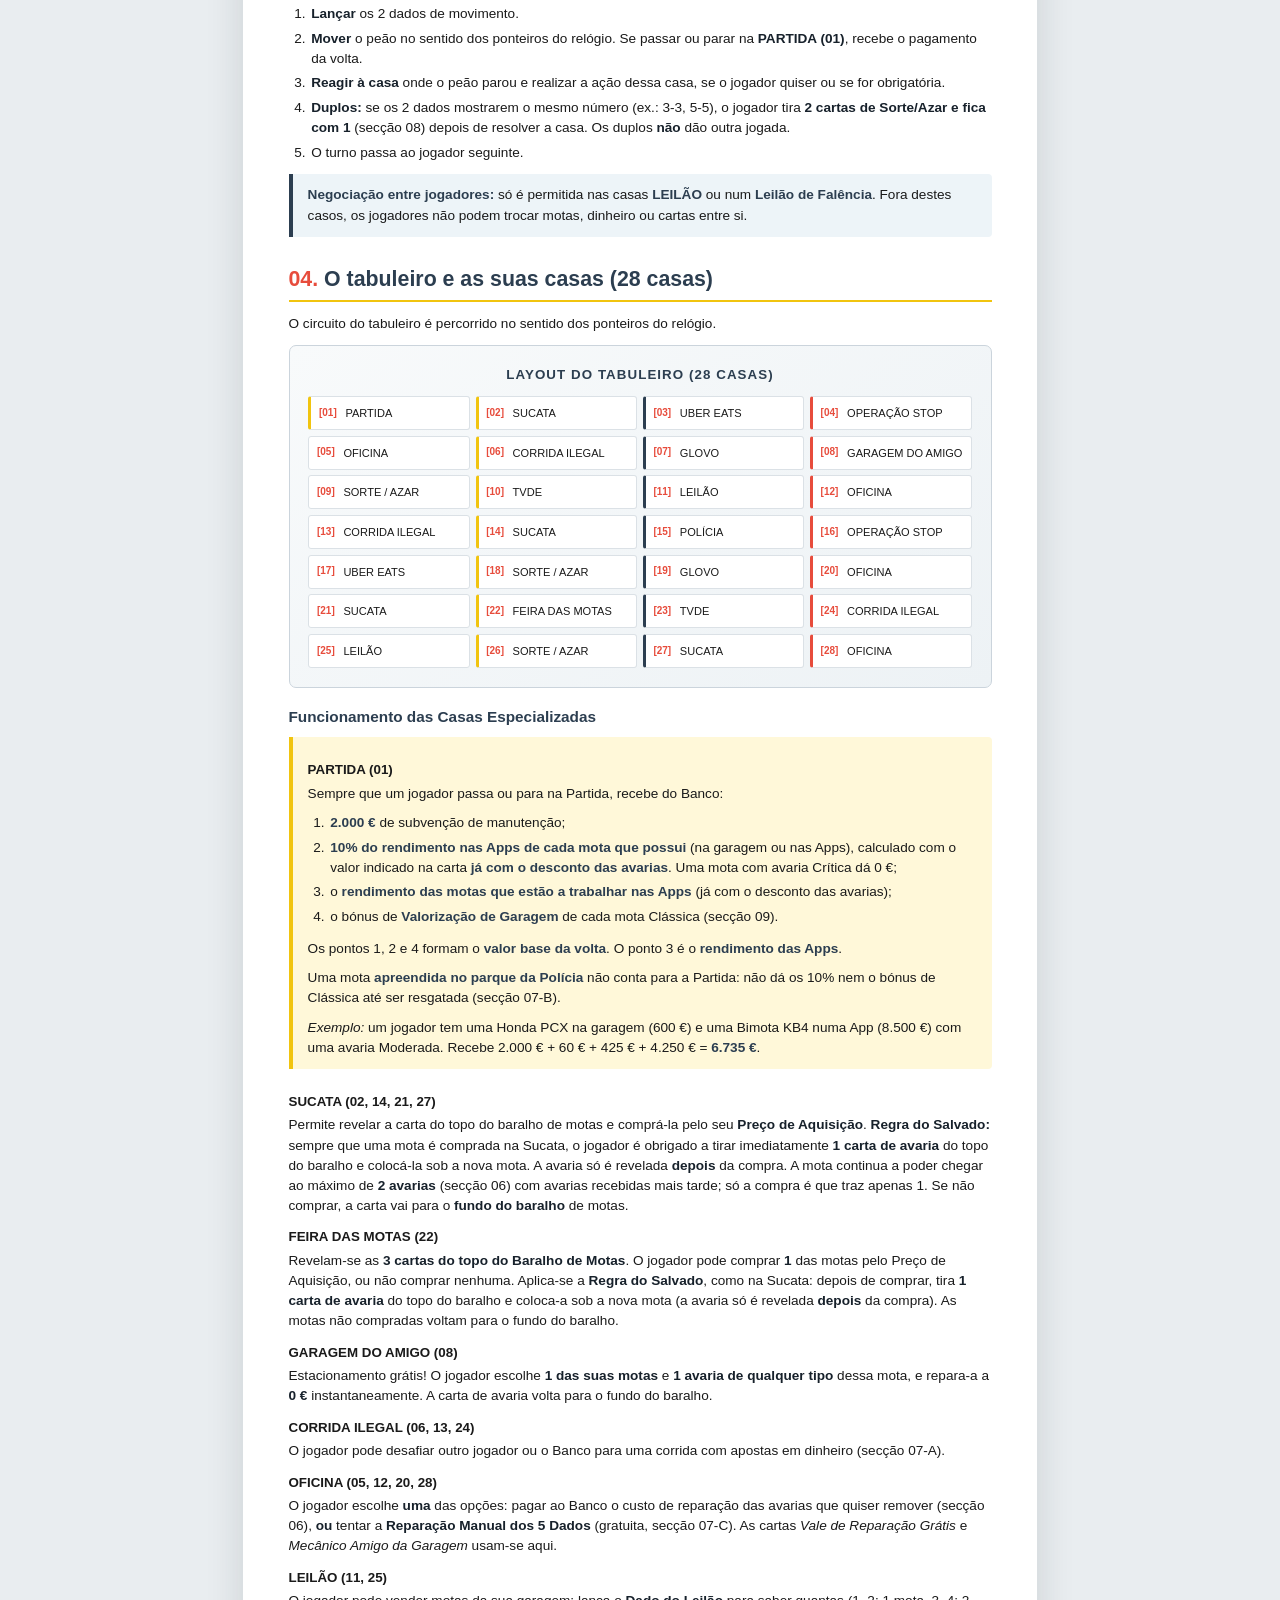
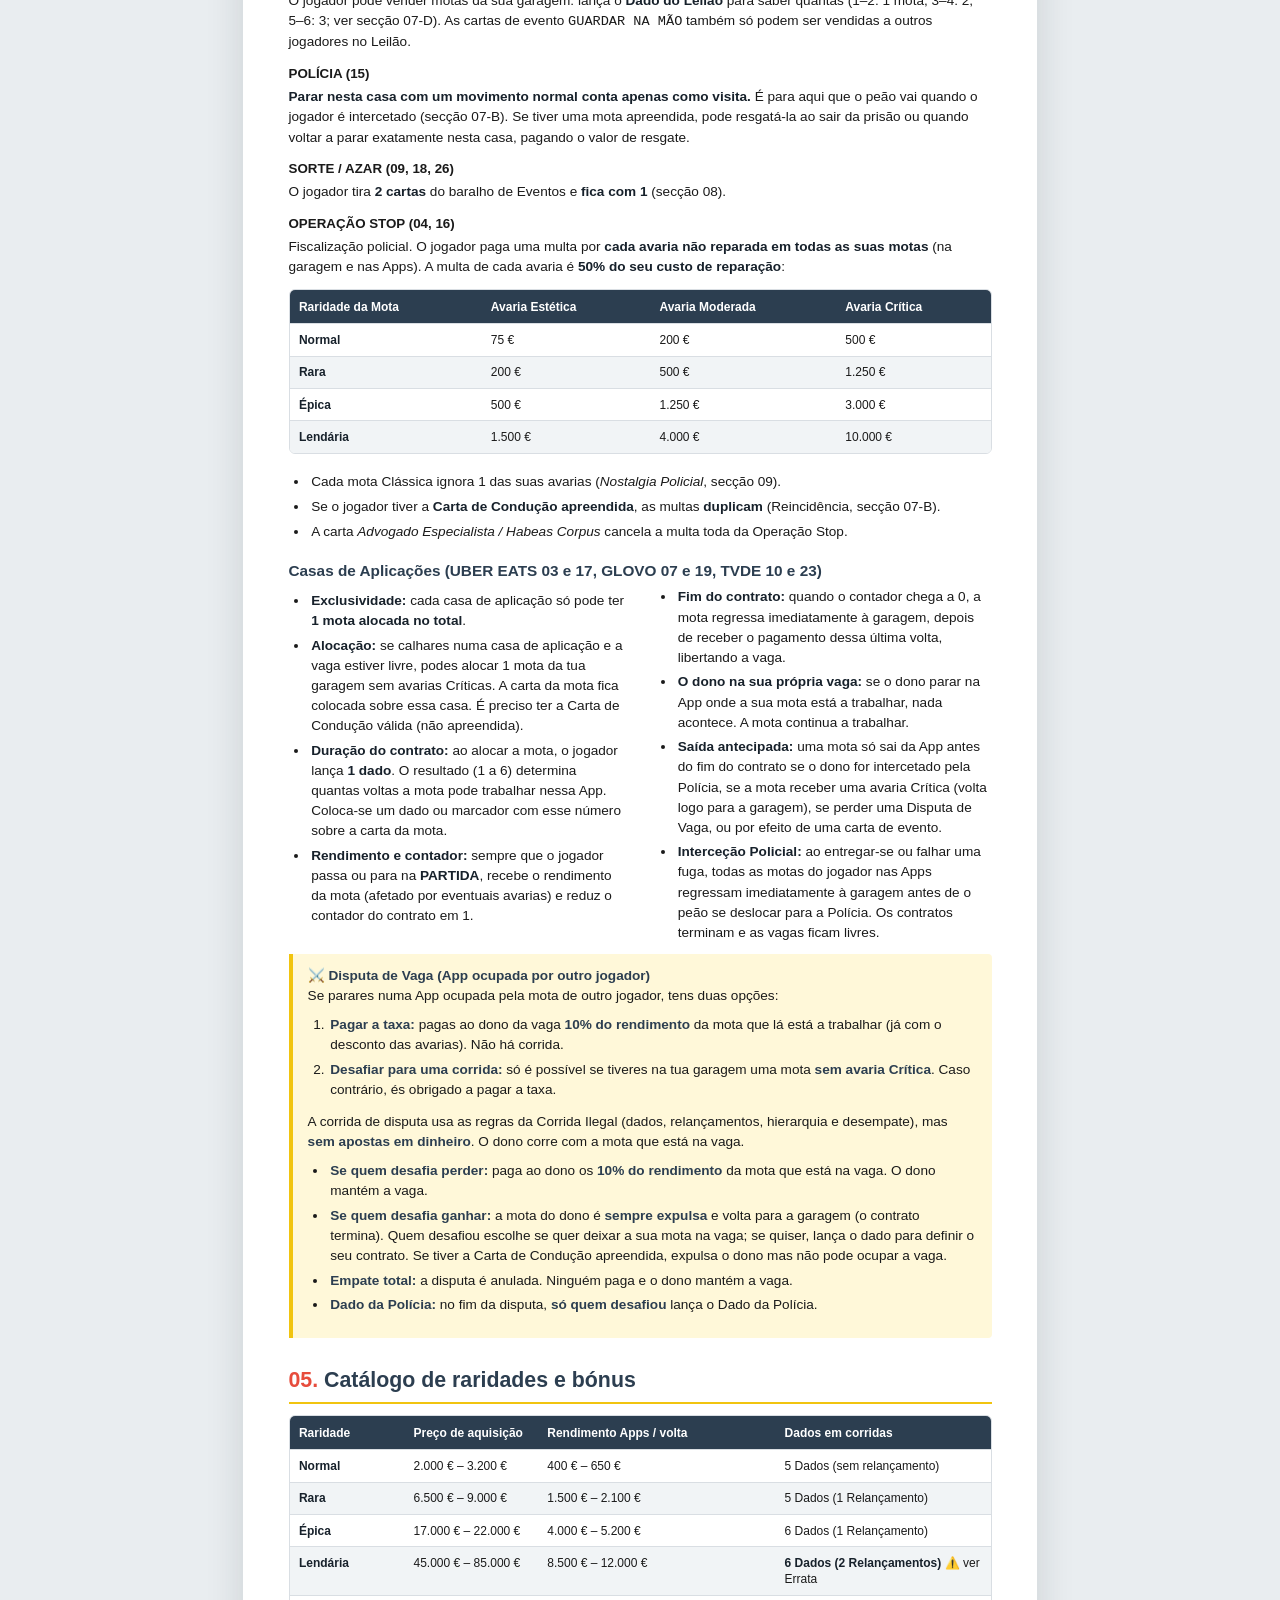
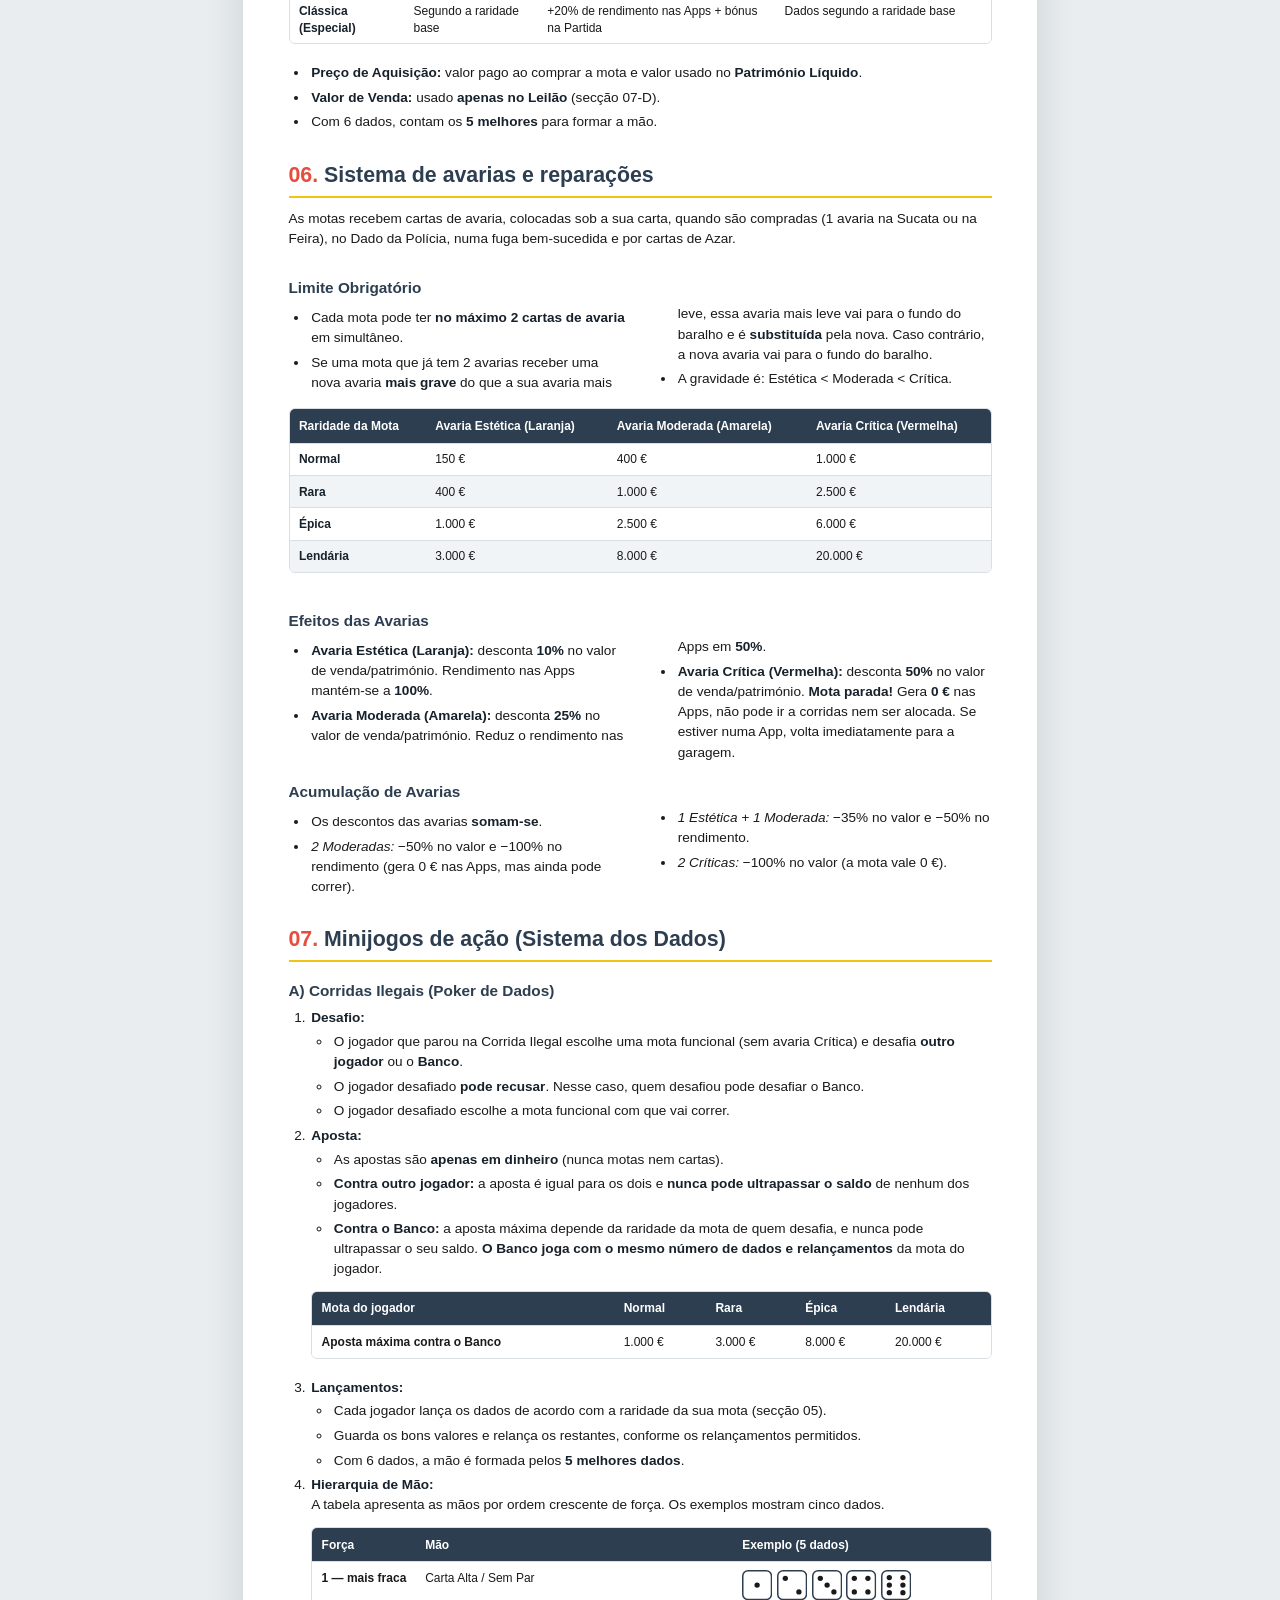
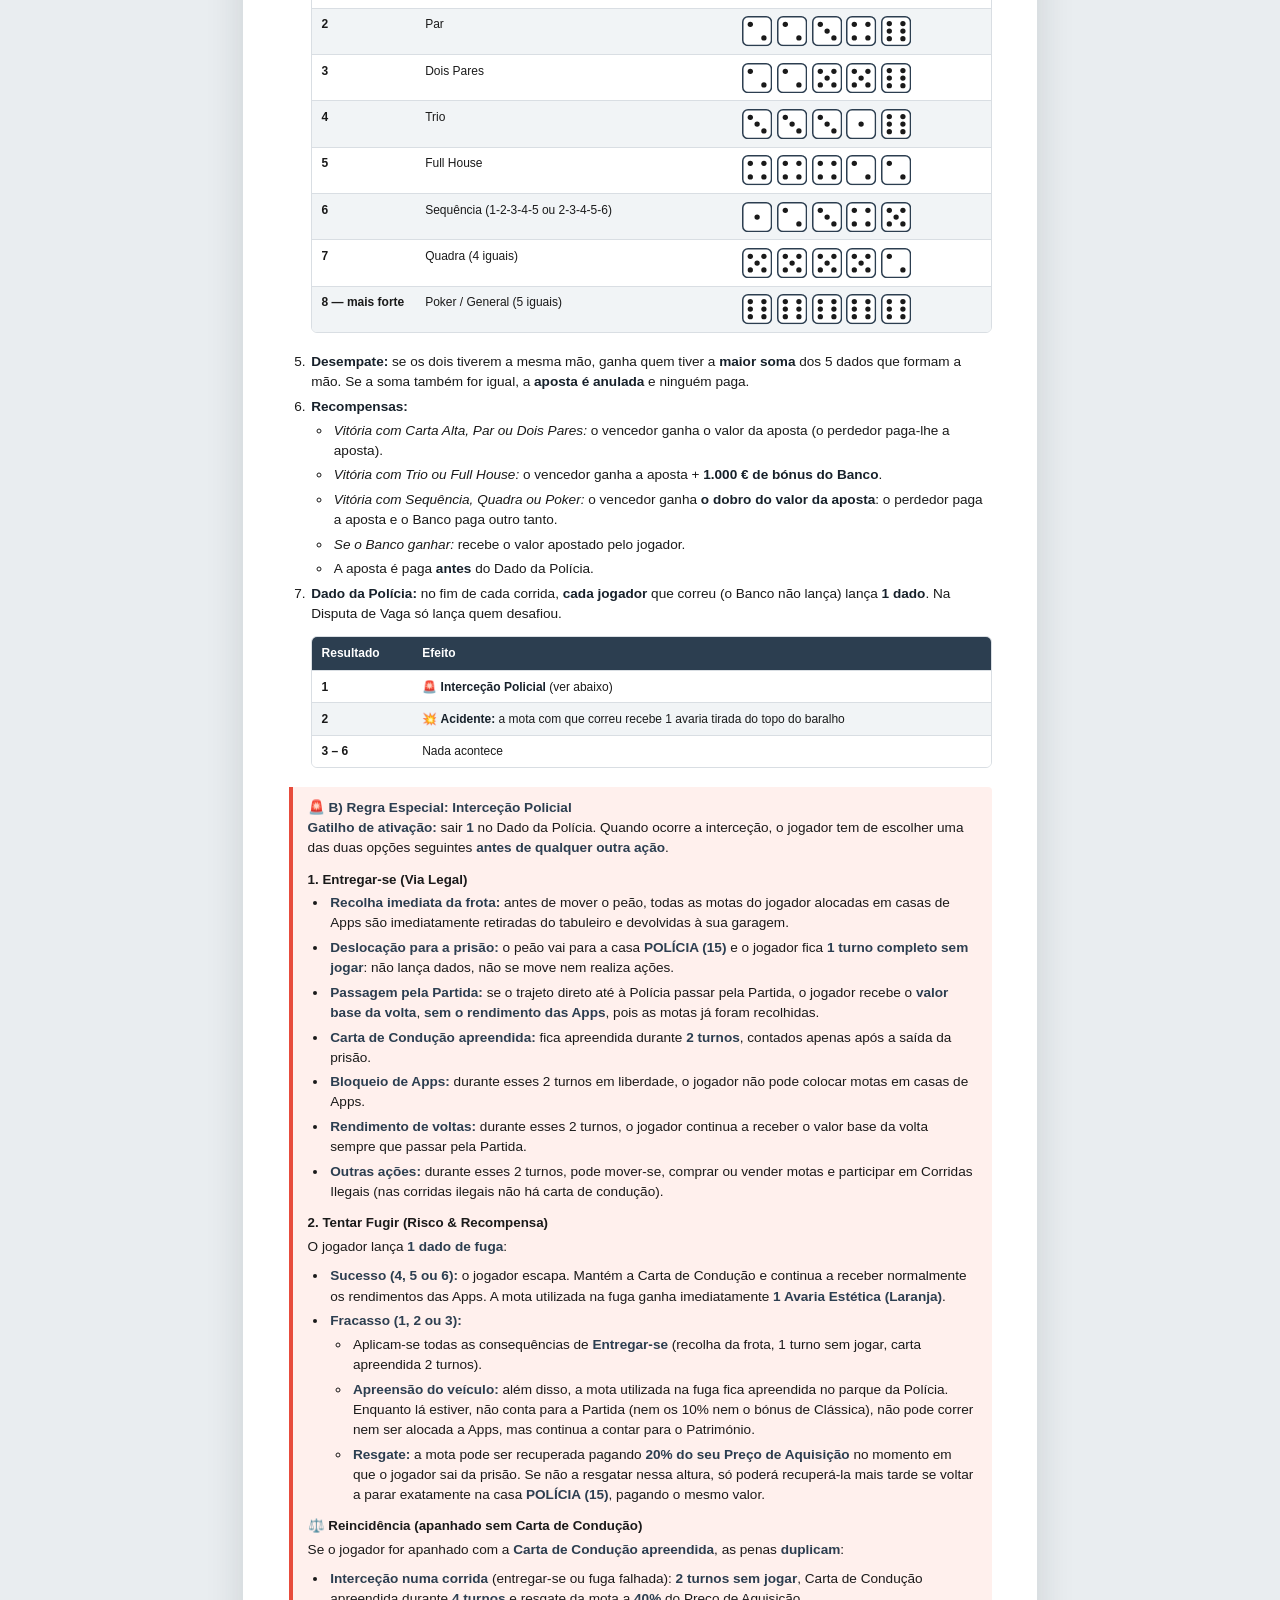
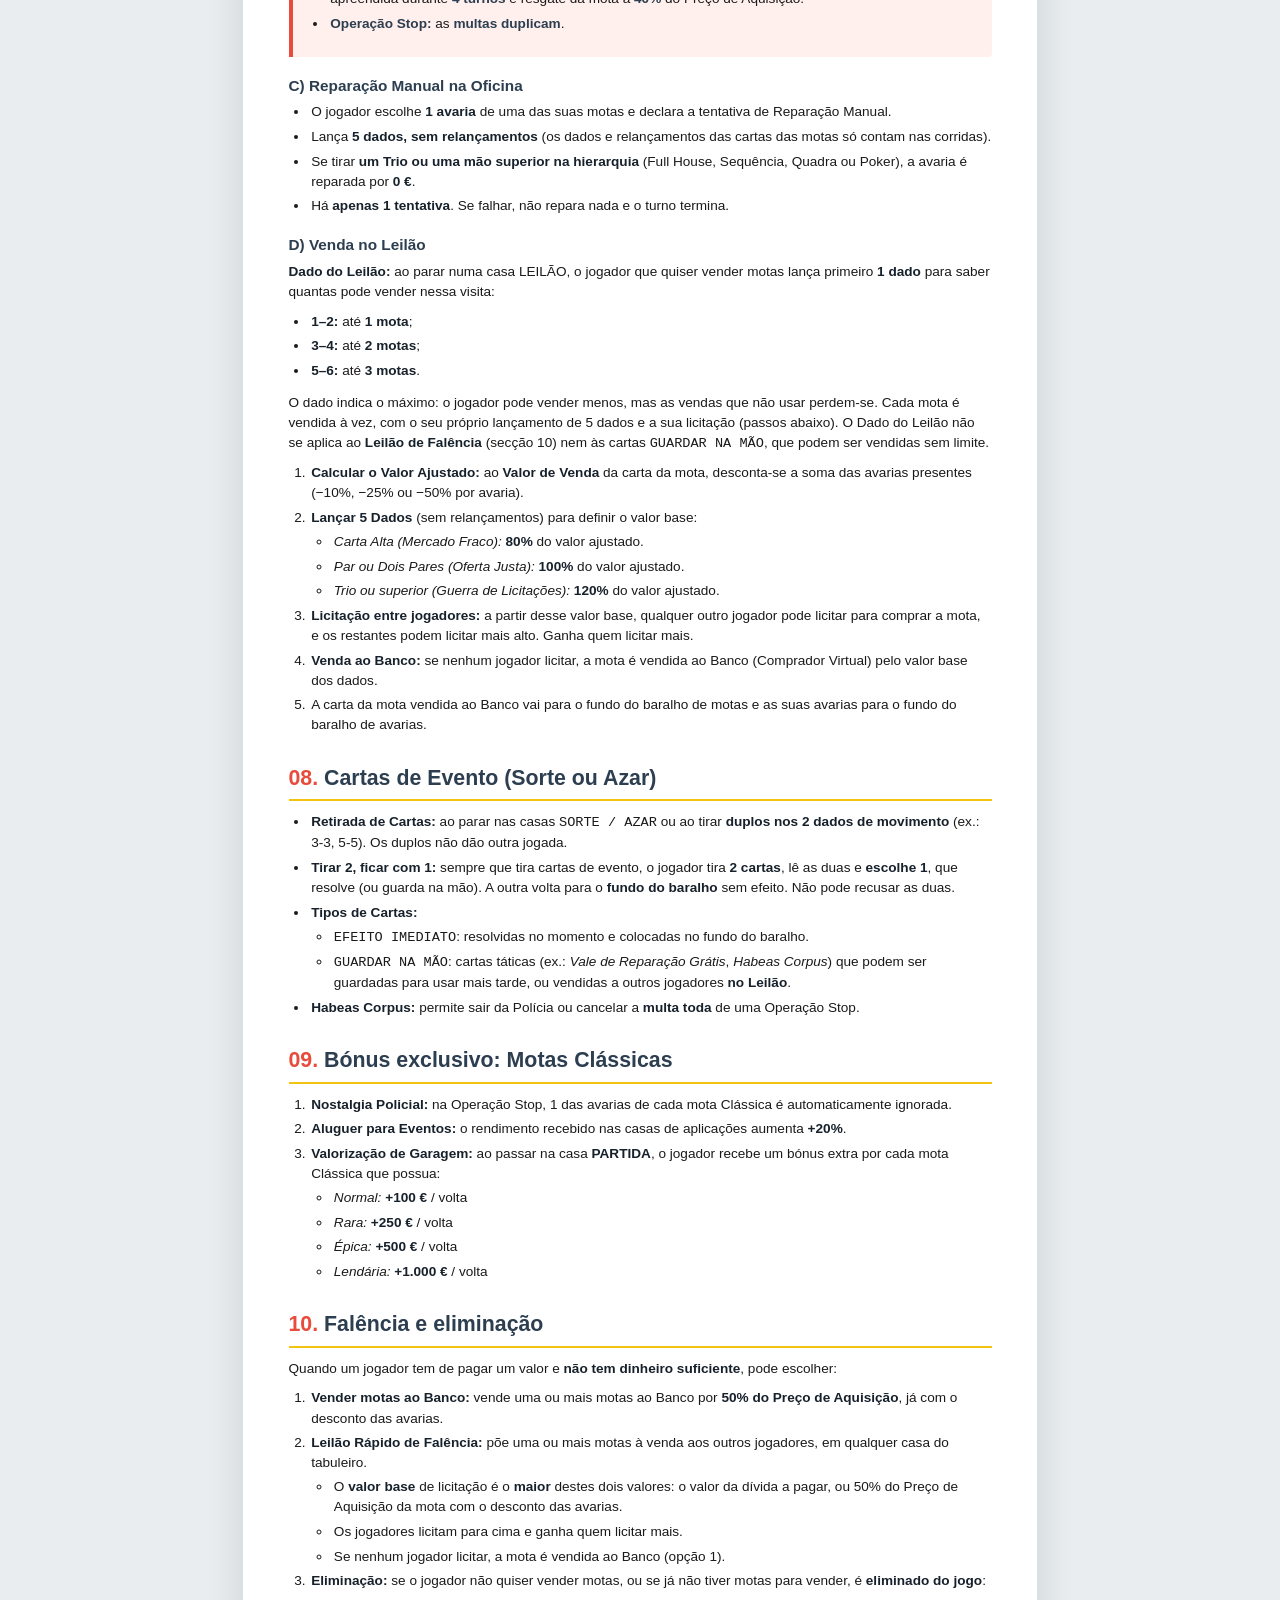
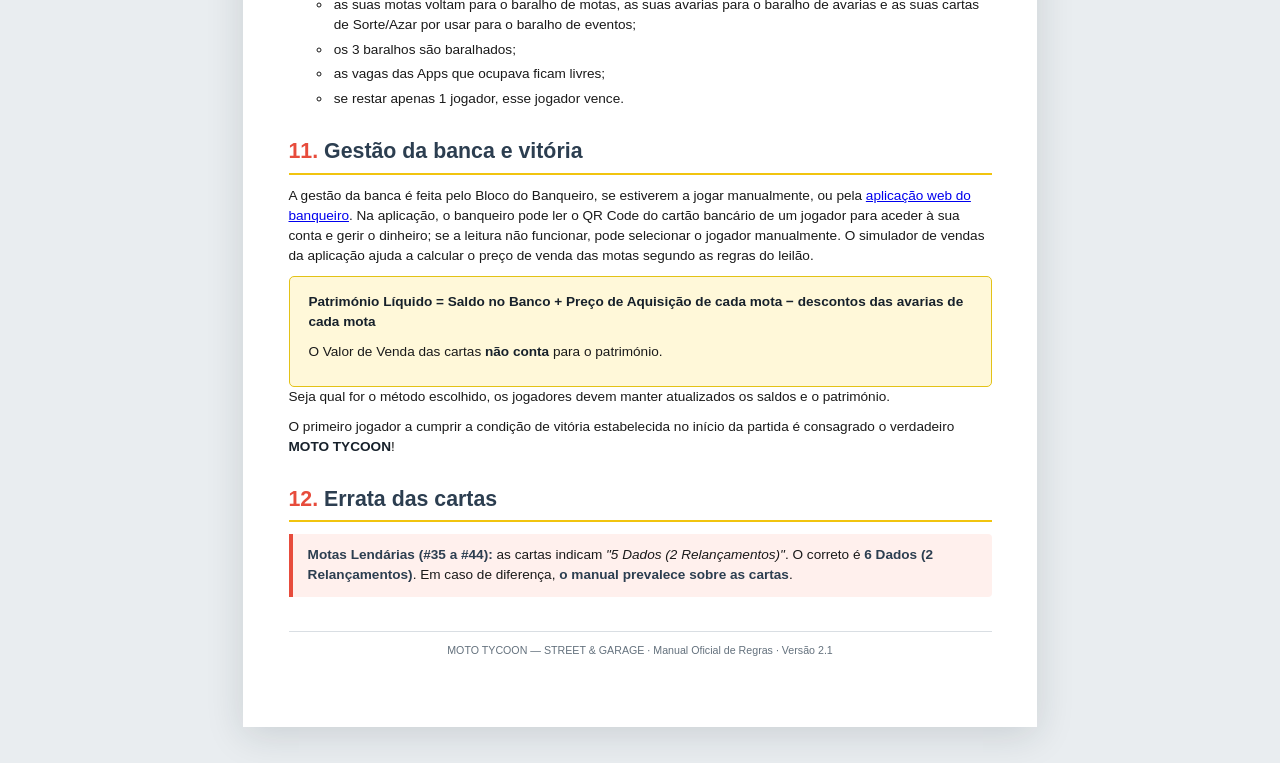
==== commit 0be1b9f1: "Regras 2.1: metas do Império passam a 40k / 75k / 200k - Rápido 40.000 €, Padrão 75.000 €, Longo/Mag" ====
--- a/regras.html
+++ b/regras.html
@@ -453,9 +453,9 @@
             <ul>
               <li><strong>Modo Império das Frotas (Acumulação de Património):</strong>
                 <ul>
-                  <li><em>Nível Rápido / Iniciante:</em> primeiro a atingir <strong>100.000 €</strong> em Património Líquido.</li>
-                  <li><em>Nível Padrão / Competitivo:</em> primeiro a atingir <strong>200.000 €</strong> em Património Líquido.</li>
-                  <li><em>Nível Longo / Magnata:</em> primeiro a atingir <strong>400.000 €</strong> em Património Líquido.</li>
+                  <li><em>Nível Rápido / Iniciante:</em> primeiro a atingir <strong>40.000 €</strong> em Património Líquido.</li>
+                  <li><em>Nível Padrão / Competitivo:</em> primeiro a atingir <strong>75.000 €</strong> em Património Líquido.</li>
+                  <li><em>Nível Longo / Magnata:</em> primeiro a atingir <strong>200.000 €</strong> em Património Líquido.</li>
                 </ul>
               </li>
               <li><strong>Modo Mestre do Restauro:</strong> primeiro jogador a comprar, restaurar a 100% (zero avarias) e vender no <strong>Leilão</strong> 1 mota <strong>Clássica Lendária</strong>. A mota pode ter sido comprada na Sucata, na Feira ou a outro jogador.</li>
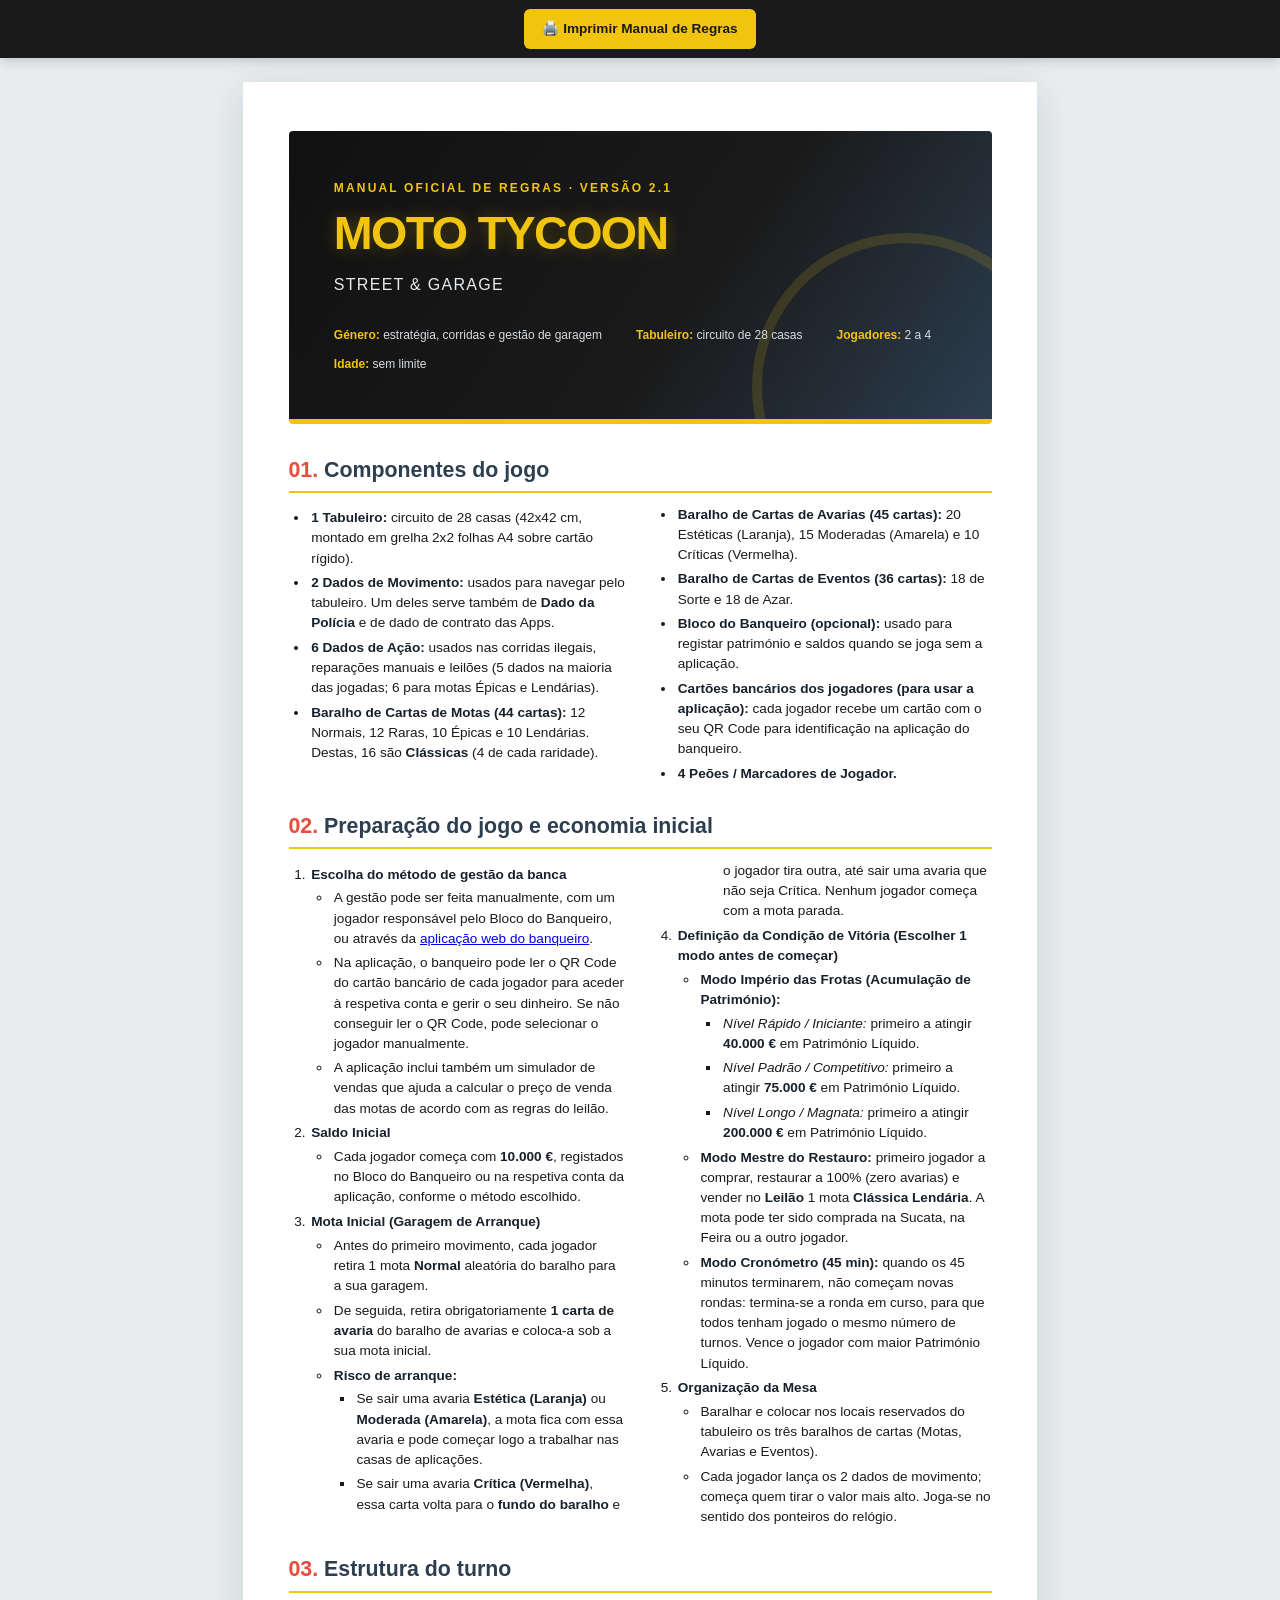
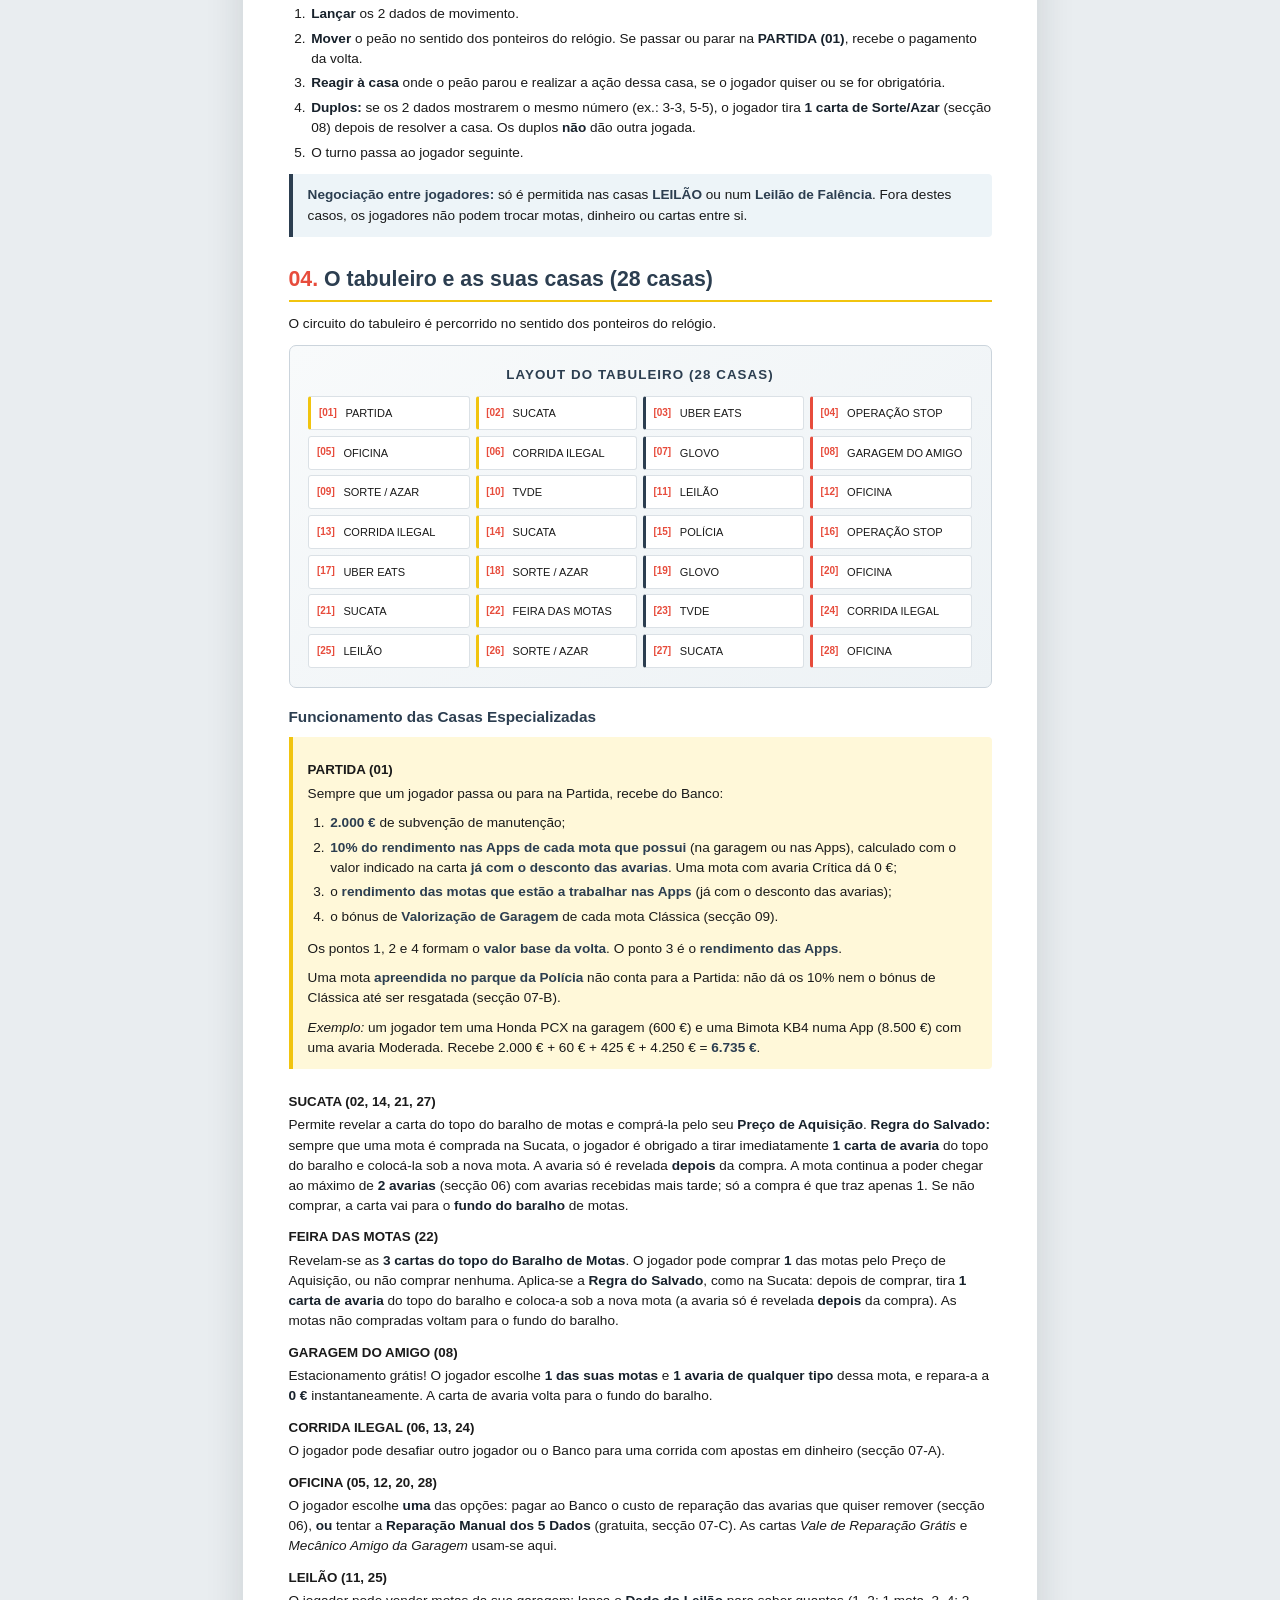
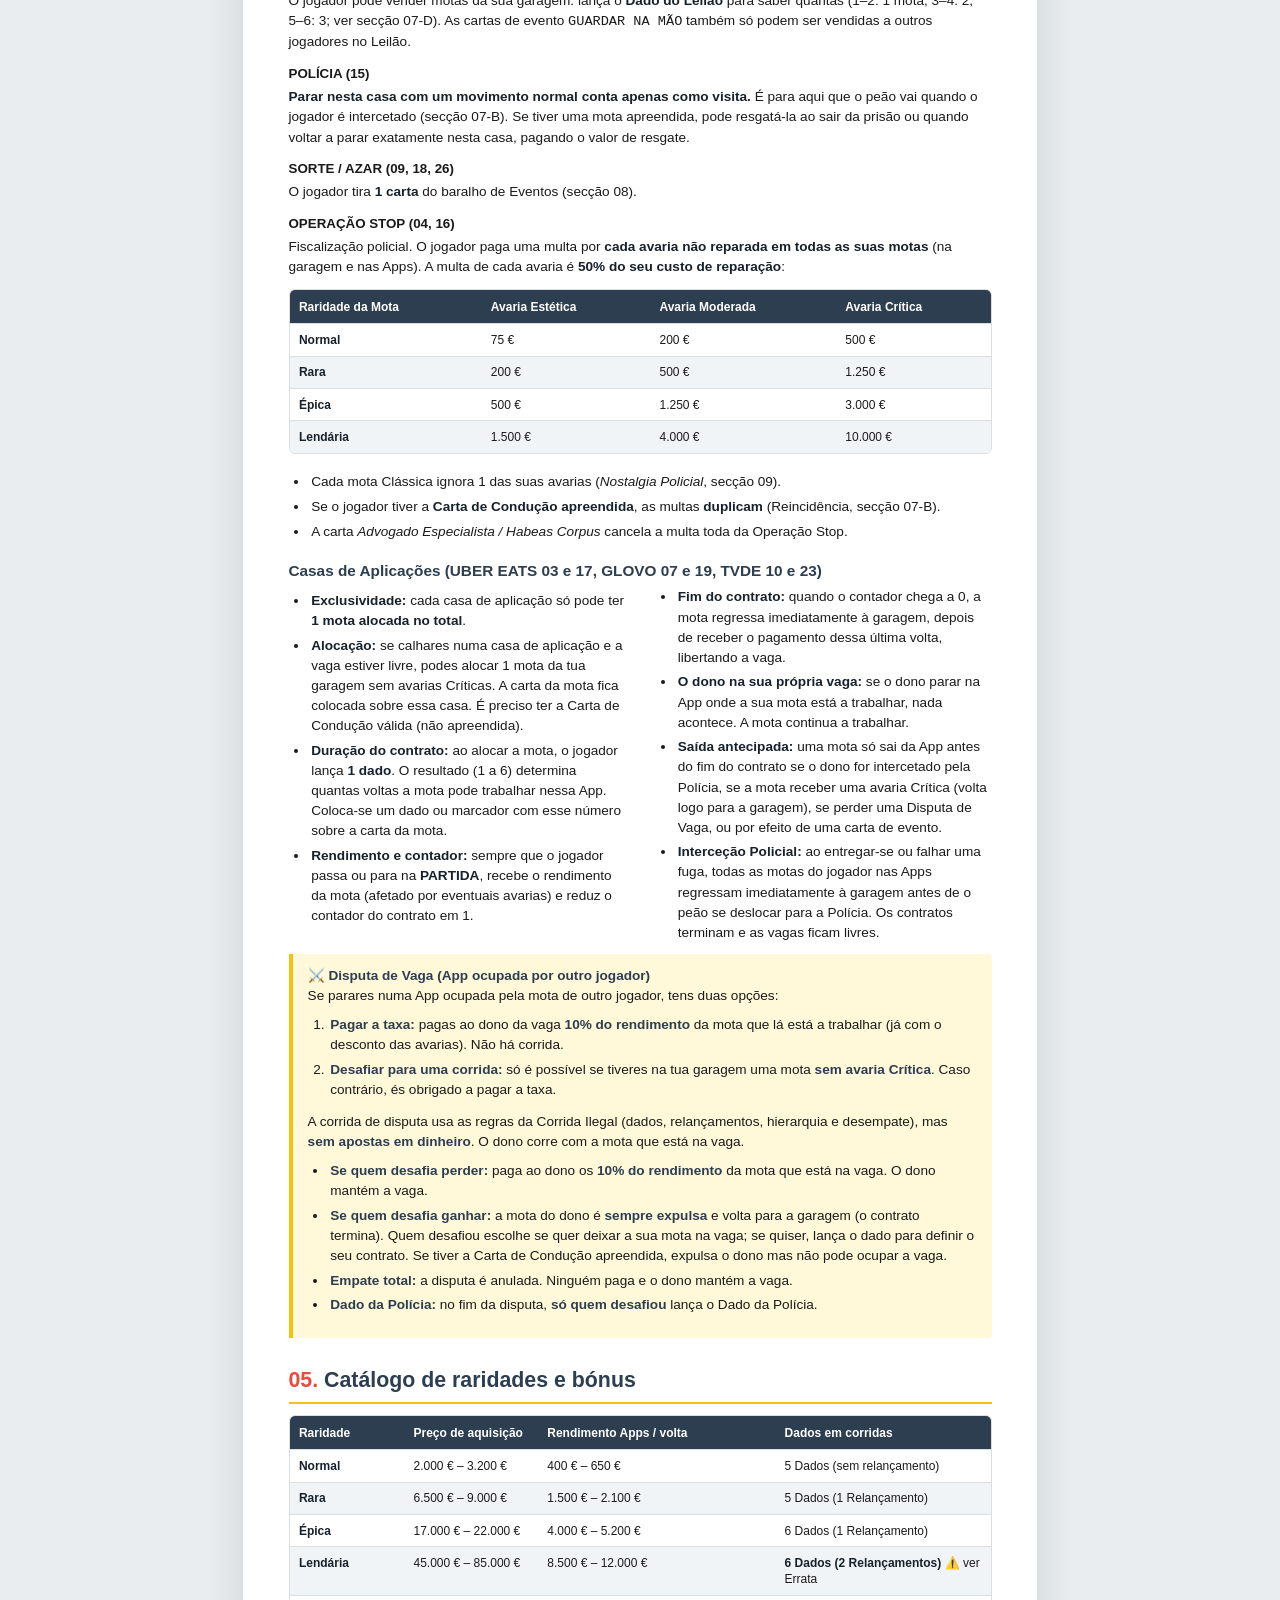
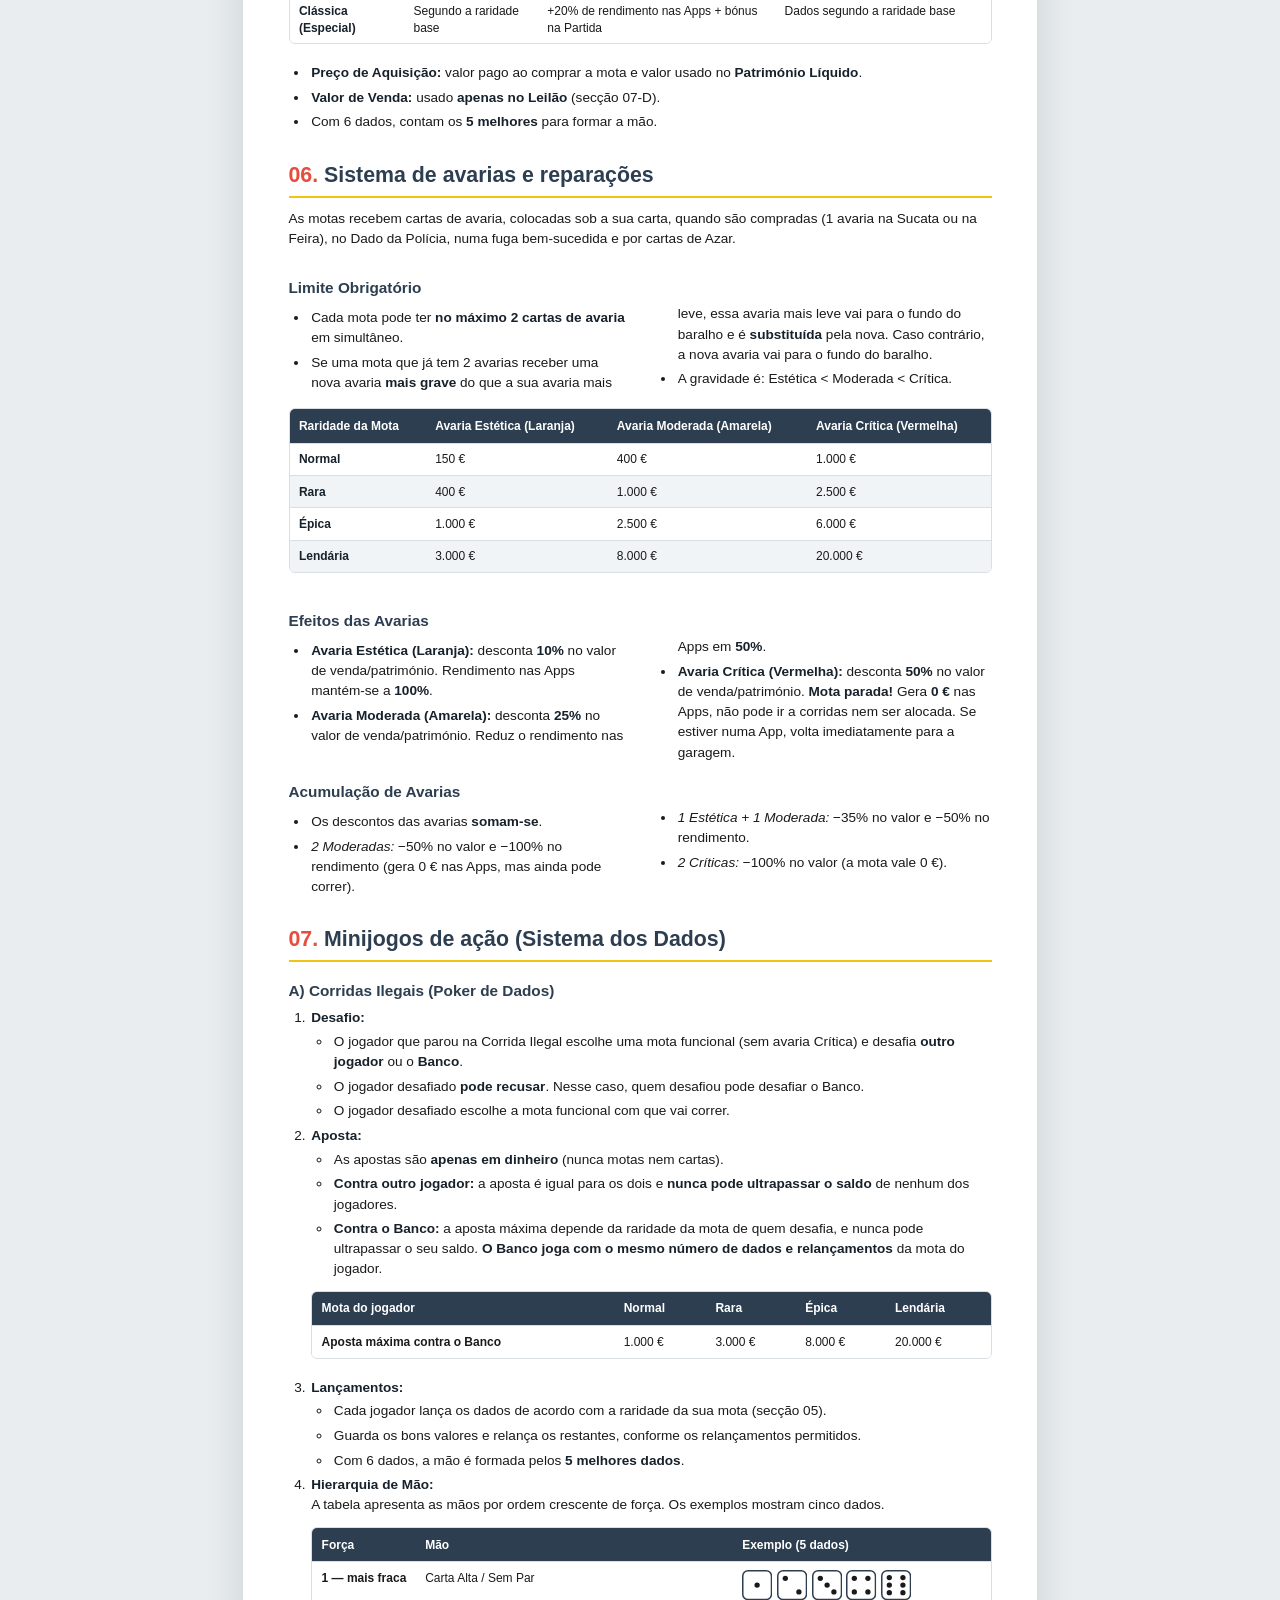
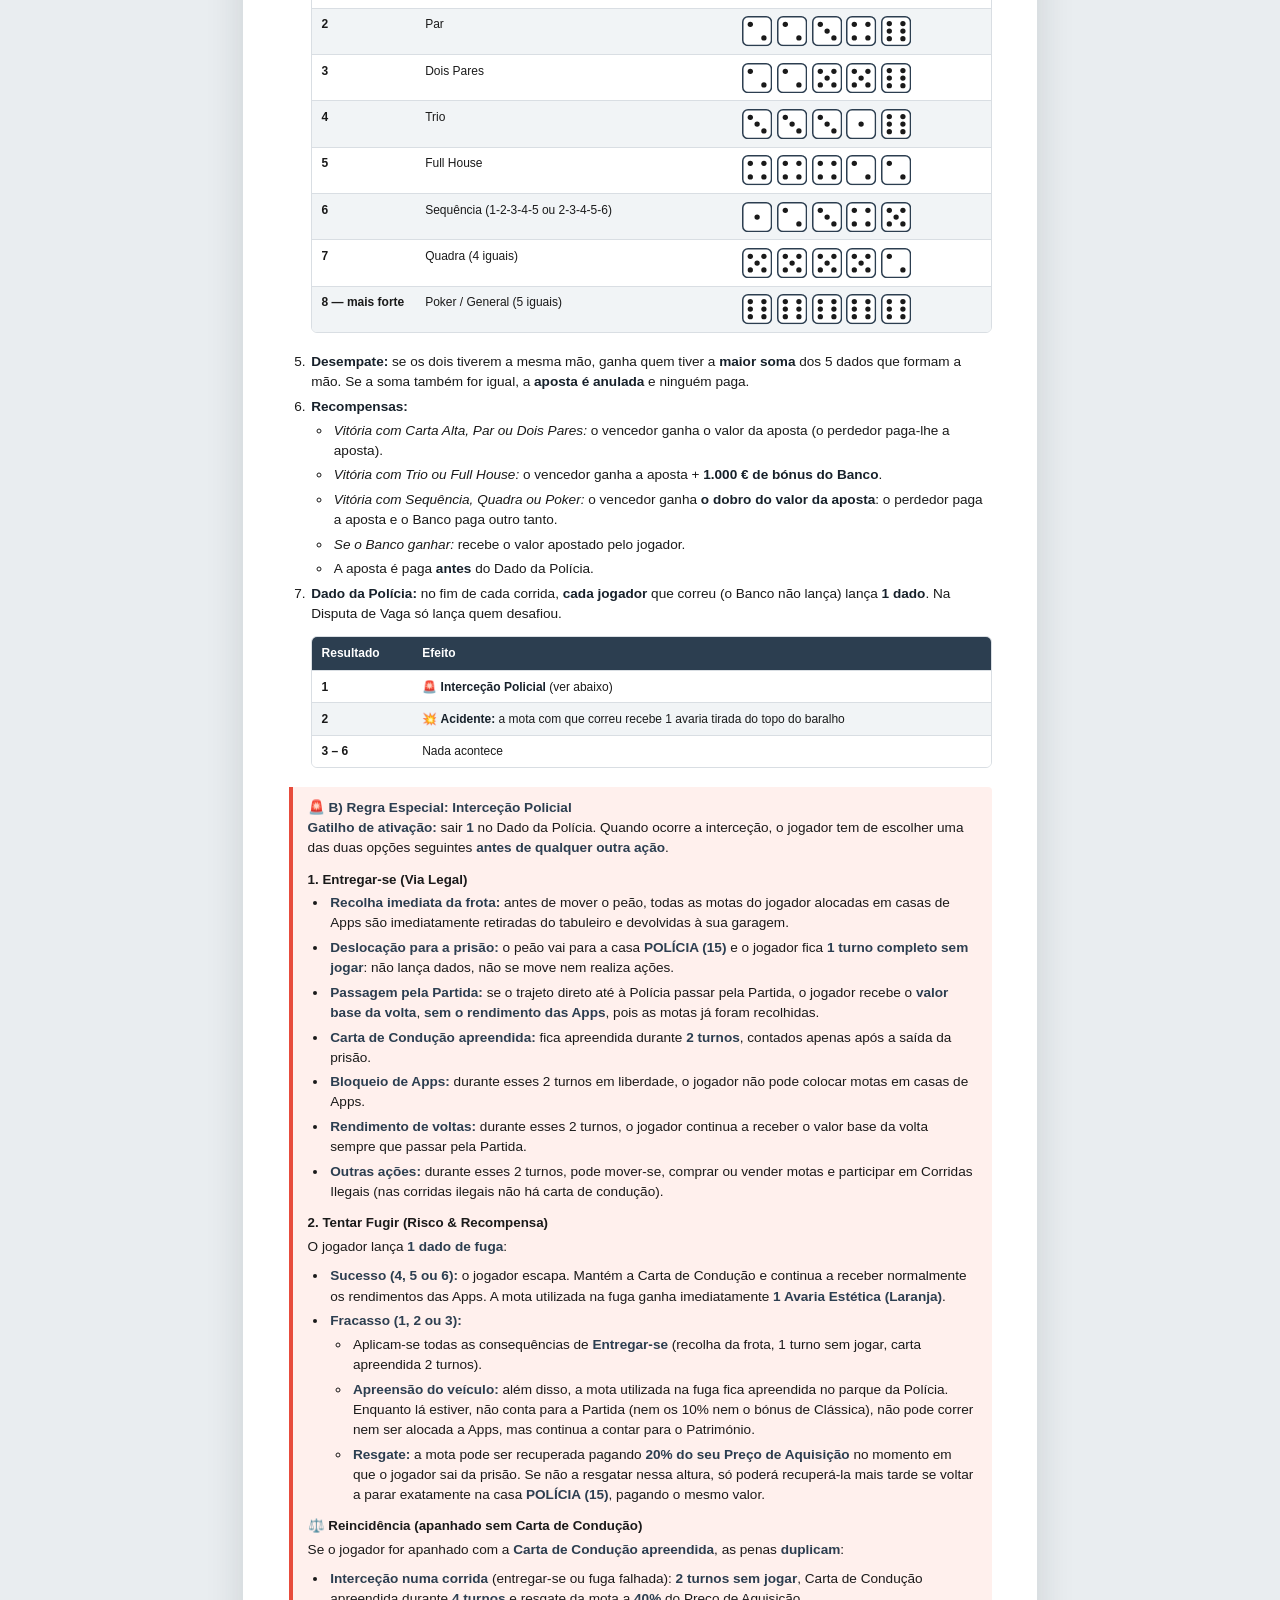
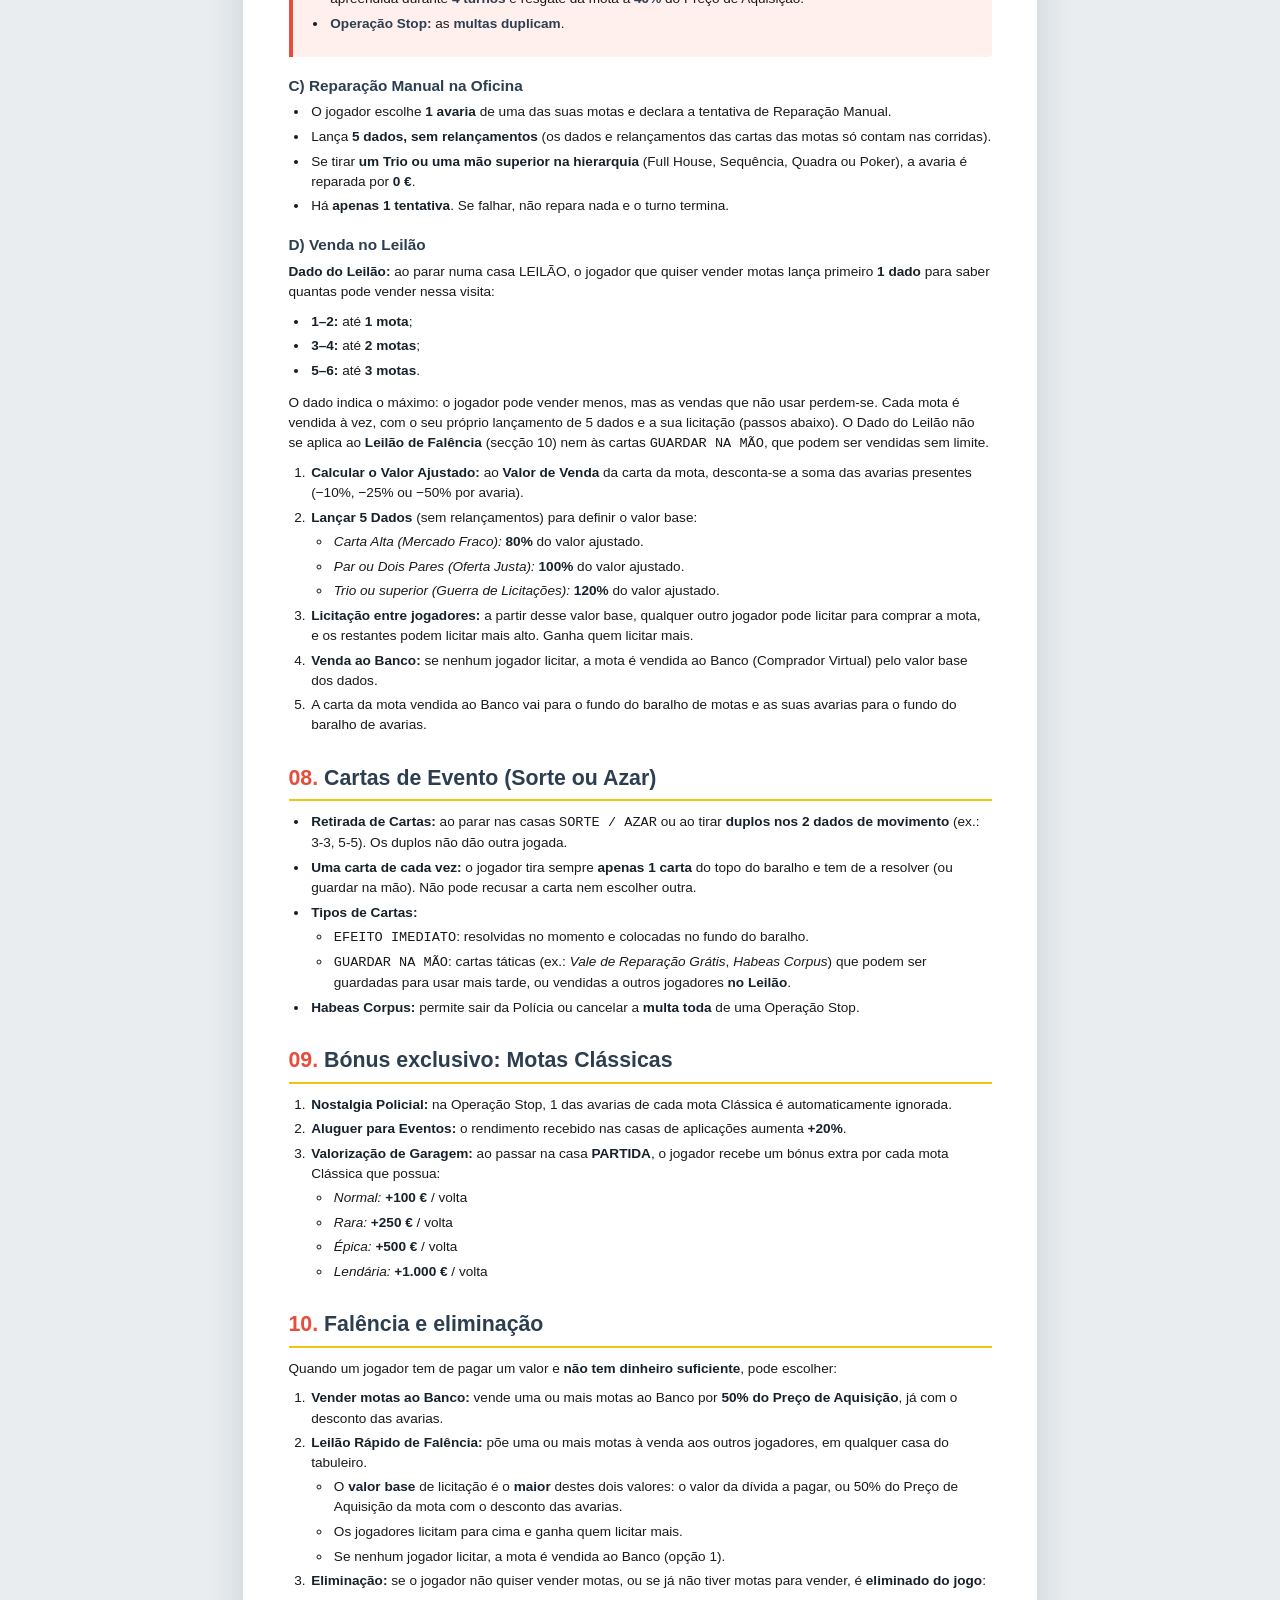
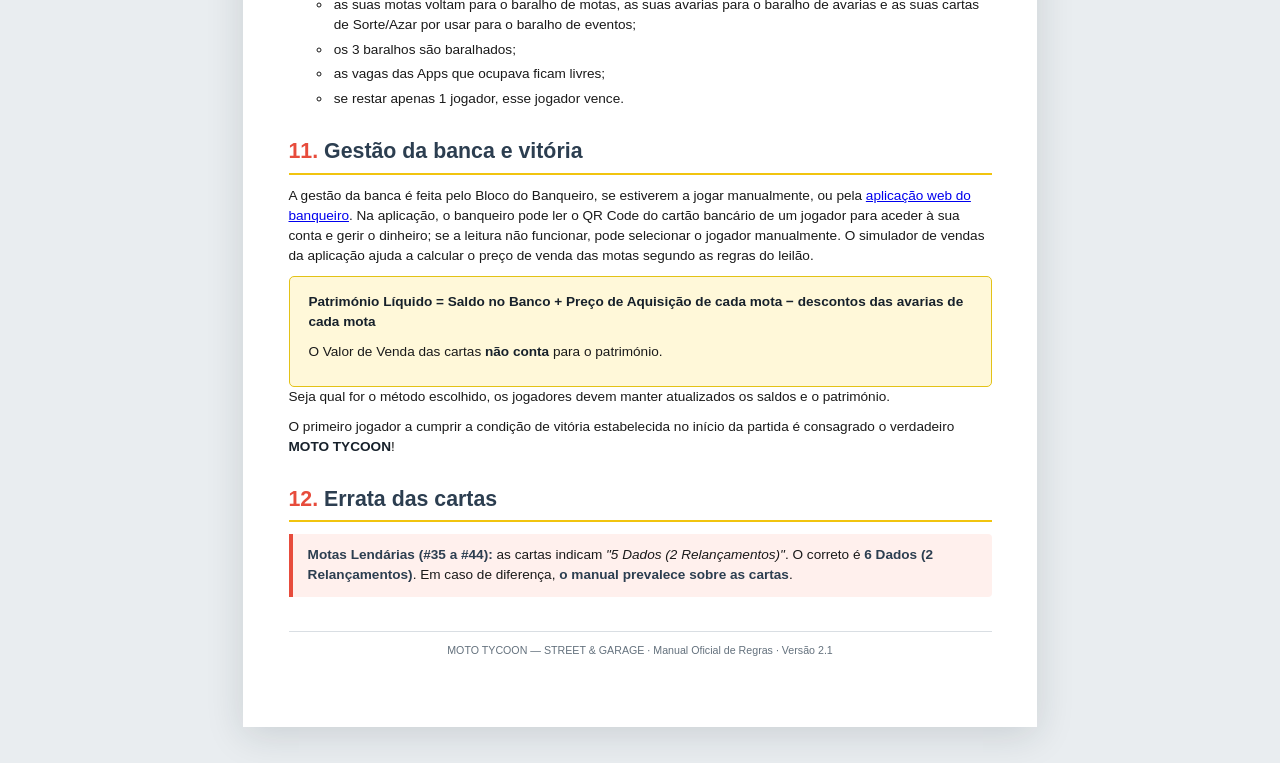
==== commit a25508ed: "Sorte/Azar volta a 1 carta, botão Novo jogo, manual sempre à mão e avisos de fim de contrato - Regra" ====
--- a/regras.html
+++ b/regras.html
@@ -478,7 +478,7 @@
         <li><strong>Lançar</strong> os 2 dados de movimento.</li>
         <li><strong>Mover</strong> o peão no sentido dos ponteiros do relógio. Se passar ou parar na <strong>PARTIDA (01)</strong>, recebe o pagamento da volta.</li>
         <li><strong>Reagir à casa</strong> onde o peão parou e realizar a ação dessa casa, se o jogador quiser ou se for obrigatória.</li>
-        <li><strong>Duplos:</strong> se os 2 dados mostrarem o mesmo número (ex.: 3-3, 5-5), o jogador tira <strong>2 cartas de Sorte/Azar e fica com 1</strong> (secção 08) depois de resolver a casa. Os duplos <strong>não</strong> dão outra jogada.</li>
+        <li><strong>Duplos:</strong> se os 2 dados mostrarem o mesmo número (ex.: 3-3, 5-5), o jogador tira <strong>1 carta de Sorte/Azar</strong> (secção 08) depois de resolver a casa. Os duplos <strong>não</strong> dão outra jogada.</li>
         <li>O turno passa ao jogador seguinte.</li>
       </ol>
       <aside class="callout info">
@@ -549,7 +549,7 @@
         </div>
         <div class="rule-block">
           <h4>SORTE / AZAR (09, 18, 26)</h4>
-          <p>O jogador tira <strong>2 cartas</strong> do baralho de Eventos e <strong>fica com 1</strong> (secção 08).</p>
+          <p>O jogador tira <strong>1 carta</strong> do baralho de Eventos (secção 08).</p>
         </div>
       </div>
 
@@ -899,7 +899,7 @@
       <h2 id="eventos"><span class="section-number">08.</span> Cartas de Evento (Sorte ou Azar)</h2>
       <ul>
         <li><strong>Retirada de Cartas:</strong> ao parar nas casas <code>SORTE / AZAR</code> ou ao tirar <strong>duplos nos 2 dados de movimento</strong> (ex.: 3-3, 5-5). Os duplos não dão outra jogada.</li>
-        <li><strong>Tirar 2, ficar com 1:</strong> sempre que tira cartas de evento, o jogador tira <strong>2 cartas</strong>, lê as duas e <strong>escolhe 1</strong>, que resolve (ou guarda na mão). A outra volta para o <strong>fundo do baralho</strong> sem efeito. Não pode recusar as duas.</li>
+        <li><strong>Uma carta de cada vez:</strong> o jogador tira sempre <strong>apenas 1 carta</strong> do topo do baralho e tem de a resolver (ou guardar na mão). Não pode recusar a carta nem escolher outra.</li>
         <li><strong>Tipos de Cartas:</strong>
           <ul>
             <li><code>EFEITO IMEDIATO</code>: resolvidas no momento e colocadas no fundo do baralho.</li>
